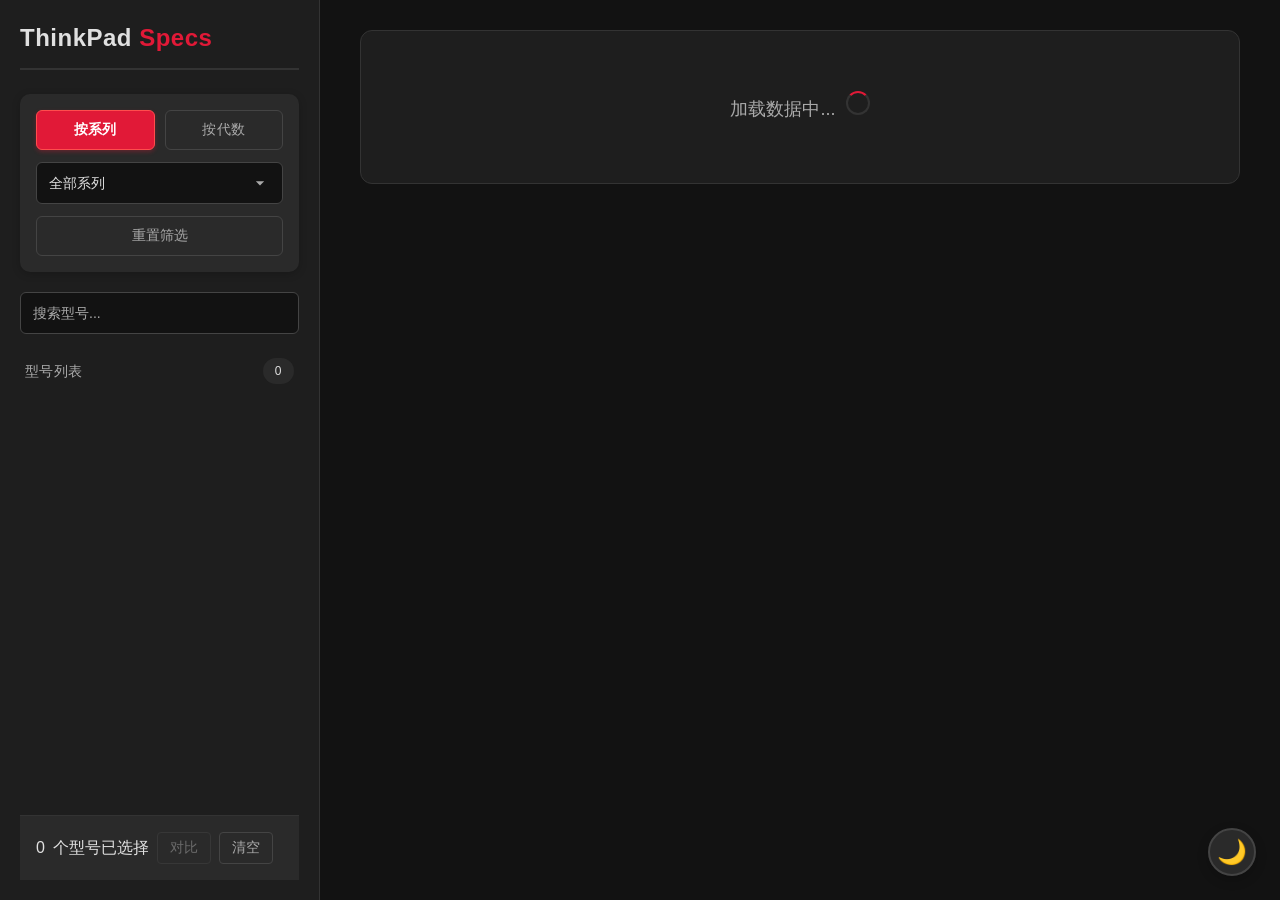
==== index.html @ 19505b85 "Merge branch 'Qingtian2333-F:main' into main" ====
<!DOCTYPE html>
<html lang="zh-CN">
<head>
    <meta charset="UTF-8">
    <meta name="viewport" content="width=device-width, initial-scale=1.0">
    <title>ThinkPad Specs</title>
    <link rel="stylesheet" href="style.css">
</head>
<body>

<aside>
    <div class="logo">ThinkPad <span>Specs</span></div>
    
    <!-- 筛选切换区域 -->
    <div class="filter-toggle-panel">
        <div class="toggle-buttons">
            <button id="filterFamilyBtn" class="filter-btn active">按系列</button>
            <button id="filterGenBtn" class="filter-btn">按代数</button>
        </div>
        
        <div id="familyFilterContainer" class="filter-options">
            <select id="familySelect">
                <option value="">全部系列</option>
            </select>
        </div>
        
        <div id="genFilterContainer" class="filter-options" style="display: none;">
            <select id="generationSelect">
                <option value="">全部代数</option>
            </select>
        </div>
        
        <button class="reset-filter-btn" id="resetFilterBtn">重置筛选</button>
    </div>

    <!-- 搜索框 -->
    <div class="search-box">
        <input type="text" id="searchInput" placeholder="搜索型号..." autocomplete="off">
    </div>
    
    <div class="model-list-header">
        <span>型号列表</span>
        <span class="model-count-badge" id="modelCount">0</span>
    </div>
    
    <div id="modelMenu" class="nav-list"></div>

    <!-- 对比栏 -->
    <div class="compare-bar">
        <span id="compareCount">0</span> 个型号已选择
        <button id="compareBtn" class="compare-btn" disabled>对比</button>
        <button id="clearCompareBtn" class="clear-compare-btn">清空</button>
    </div>
</aside>

<main id="content">
    <div id="specDisplay">
        <div style="text-align:center; padding-top:60px; color:#777;">
            <h2>请从左侧选择型号</h2>
        </div>
    </div>
</main>

<!-- FRU 模态框 -->
<div id="fruModal" class="modal-overlay">
    <div class="modal-content">
        <div class="modal-header">
            <h3>可能使用的 FRU</h3>
            <button class="modal-close" onclick="closeFruModal()">&times;</button>
        </div>
        <div id="fruModalBody" class="modal-body">加载中...</div>
    </div>
</div>

<!-- 对比模态框 -->
<div id="compareModal" class="modal-overlay">
    <div class="modal-content compare-modal-content">
        <div class="modal-header">
            <h3>型号对比</h3>
            <button class="modal-close" onclick="closeCompareModal()">&times;</button>
        </div>
        <div class="modal-body" id="compareModalBody">
            <!-- 动态表格 -->
        </div>
    </div>
</div>

<!-- 浮动主题切换按钮（右下角） -->
<div class="theme-float">
    <button id="themeToggleFloat" class="theme-toggle-float" title="切换深色/浅色模式">🌙</button>
</div>

<script>
    // ---------- 全局变量 ----------
    let masterModelList = [];
    const partsCache = { cpu: {}, ethernet: {}, wlan: {}, wwan: {}, display: {}, graphics: {}, dock: {} };
    let currentFilterType = 'family';
    let currentFamilyValue = '';
    let currentGenValue = '';
    let currentSearchTerm = '';               // 搜索关键词
    let selectedModels = [];                   // 对比选中的型号对象
    let menuCounter = 0;                        // 用于生成唯一菜单ID
    let currentDeviceParts = null;               // 当前设备所有部件数据

    // DOM 元素
    const menuEl = document.getElementById('modelMenu');
    const specDisplayEl = document.getElementById('specDisplay');
    const modelCountSpan = document.getElementById('modelCount');
    const filterFamilyBtn = document.getElementById('filterFamilyBtn');
    const filterGenBtn = document.getElementById('filterGenBtn');
    const familyContainer = document.getElementById('familyFilterContainer');
    const genContainer = document.getElementById('genFilterContainer');
    const familySelect = document.getElementById('familySelect');
    const generationSelect = document.getElementById('generationSelect');
    const resetBtn = document.getElementById('resetFilterBtn');
    const searchInput = document.getElementById('searchInput');
    const compareBtn = document.getElementById('compareBtn');
    const clearCompareBtn = document.getElementById('clearCompareBtn');

    // ---------- 菜单悬停控制 ----------
    window.menuTimers = {};
    window.menuEnter = function(menuId) {
        if (window.menuTimers[menuId]) {
            clearTimeout(window.menuTimers[menuId]);
            delete window.menuTimers[menuId];
        }
        const menu = document.getElementById(menuId);
        if (menu) menu.classList.remove('hidden');
    };
    window.menuLeave = function(menuId) {
        window.menuTimers[menuId] = setTimeout(() => {
            const menu = document.getElementById(menuId);
            if (menu) menu.classList.add('hidden');
            delete window.menuTimers[menuId];
        }, 100);
    };

    // ---------- 折叠/展开卡片 ----------
    window.toggleCard = function(header) {
        const card = header.closest('.part-card');
        if (!card) return;
        const body = card.querySelector('.part-card-body');
        const icon = header.querySelector('.fold-icon');
        card.classList.toggle('folded');
        if (card.classList.contains('folded')) {
            icon.textContent = '▶'; // 折叠状态
        } else {
            icon.textContent = '▼'; // 展开状态
        }
    };

    // ---------- FRU 模态框 ----------
    window.closeFruModal = function() {
        document.getElementById('fruModal').classList.remove('show');
    };
    function showFruModal(partData) {
        const modal = document.getElementById('fruModal');
        const body = document.getElementById('fruModalBody');
        body.innerHTML = formatFruContent(partData);
        modal.classList.add('show');
    }
    window.showFruModalByPartId = function(menuItem, partId, menuId) {
        if (event) event.stopPropagation();
        if (!currentDeviceParts) return;
        const [type, index] = partId.split('_');
        const part = currentDeviceParts[type]?.[parseInt(index)];
        if (part) showFruModal(part.data);
        // 关闭当前菜单
        const menu = document.getElementById(menuId);
        if (menu) menu.classList.add('hidden');
        if (window.menuTimers[menuId]) clearTimeout(window.menuTimers[menuId]);
    };

    // ---------- 对比模态框 ----------
    window.closeCompareModal = function() {
        document.getElementById('compareModal').classList.remove('show');
    };

    // 对比模态框 - 按指定顺序显示所有规格，样式与详情页一致
    async function showCompareModal() {
        if (selectedModels.length === 0) return;
        const modal = document.getElementById('compareModal');
        const body = document.getElementById('compareModalBody');
        
        body.innerHTML = '<div class="loading">加载对比数据中...</div>';
        modal.classList.add('show');

        try {
            // 并行加载所有选中设备的部件数据
            const devicesWithParts = await Promise.all(selectedModels.map(async (model) => {
                const parts = await loadDeviceParts(model);
                return { model, parts };
            }));

            // ---------- 辅助格式化函数（模仿详情页样式）----------

            // 格式化内存
            function formatMemory(model) {
                if (!model.memory) return 'N/A';
                let html = '<div class="part-info">';
                if (model.memory.max_capacity) html += `<div><span class="field-name">容量:</span> <span class="field-value">${model.memory.max_capacity}</span></div>`;
                if (model.memory.type) html += `<div><span class="field-name">类型:</span> <span class="field-value">${model.memory.type}</span></div>`;
                if (model.memory.slots) html += `<div><span class="field-name">插槽:</span> <span class="field-value">${model.memory.slots}</span></div>`;
                if (model.memory.features) html += `<div><span class="field-name">特性:</span> <span class="field-value">${model.memory.features}</span></div>`;
                html += '</div>';
                return html;
            }

            // 格式化存储（按分类显示）
            function formatStorage(model) {
                if (!model.storage) return 'N/A';
                const fieldLabels = {
                    ssd_sata: 'SATA SSD',
                    ssd_pcie: 'PCIe SSD',
                    hdd: '2.5" HDD',
                    sshd: 'SSHD',
                    optical: '光驱'
                };
                let items = [];
                for (const [key, value] of Object.entries(model.storage)) {
                    if (value && typeof value === 'string' && value.trim() !== '') {
                        const title = fieldLabels[key] || key.replace(/_/g, ' ').replace(/\b\w/g, l => l.toUpperCase());
                        const content = value.replace(/"/g, '&quot;');
                        items.push(`
                            <div class="part-item" style="margin-bottom: 4px; padding: 8px;">
                                <div class="part-info">
                                    <div class="part-title" style="font-size:1rem;">${title}</div>
                                    <div>${content}</div>
                                </div>
                            </div>
                        `);
                    }
                }
                if (items.length === 0) return 'N/A';
                return items.join('');
            }

            // 格式化电池
            function formatBattery(model) {
                const batteries = model.Battary || model.battery;
                if (!batteries || batteries.length === 0) return 'N/A';
                let html = '';
                batteries.forEach(b => {
                    const type = b.type || '电池';
                    const capacity = b.capacity || b.cap || '';
                    const tech = b.tech || b.technology || '';
                    const form = b.form || '';
                    let info = `${type}: ${capacity}`;
                    if (tech) info += ` (${tech})`;
                    if (form) info += ` - ${form}`;
                    html += `<div class="compare-part-item">${info}</div>`;
                });
                return html;
            }

            // 格式化显示输出
            function formatDisplayOutput(model) {
                if (!model.Display) return 'N/A';
                let html = '<div class="part-info">';
                if (model.Display.max_resolution && typeof model.Display.max_resolution === 'object') {
                    for (const [port, res] of Object.entries(model.Display.max_resolution)) {
                        if (res && typeof res === 'string') {
                            const portName = port.replace(/_/g, ' ');
                            html += `<div><span class="field-name">${portName}:</span> <span class="field-value">${res}</span></div>`;
                        }
                    }
                } else if (model.Display.max_resolution) {
                    html += `<div><span class="field-name">最大分辨率:</span> <span class="field-value">${model.Display.max_resolution}</span></div>`;
                }
                if (model.Display.multi_display) {
                    html += `<div><span class="field-name">多屏支持:</span> <span class="field-value">${model.Display.multi_display}</span></div>`;
                }
                html += '</div>';
                return html;
            }

            // 格式化物理接口
            function formatPhysicalPorts(model) {
                if (!model.ports) return 'N/A';
                if (Array.isArray(model.ports)) {
                    return `<div class="part-info">${model.ports.map(p => `<div>${p}</div>`).join('')}</div>`;
                } else {
                    return `<div class="part-info"><div>${model.ports}</div></div>`;
                }
            }

            // 格式化“其他”项（合并尺寸、重量、材质、安全特性、系统、电源适配器、校色仪）
            function formatOther(model) {
                const items = [];
                if (model.physical?.dimensions) items.push(`<div><span class="field-name">尺寸:</span> <span class="field-value">${model.physical.dimensions}</span></div>`);
                if (model.physical?.weight) items.push(`<div><span class="field-name">重量:</span> <span class="field-value">${model.physical.weight}</span></div>`);
                const material = model.physical?.case_material || model.case_material;
                if (material) items.push(`<div><span class="field-name">材质:</span> <span class="field-value">${material}</span></div>`);
                if (model.security) {
                    const sec = Array.isArray(model.security) ? model.security.join('、') : model.security;
                    items.push(`<div><span class="field-name">安全特性:</span> <span class="field-value">${sec}</span></div>`);
                }
                if (model.system) {
                    const sys = Array.isArray(model.system) ? model.system.join('<br>') : model.system;
                    items.push(`<div><span class="field-name">预装系统:</span> <span class="field-value">${sys}</span></div>`);
                }
                if (model.ACadapter) {
                    const ac = Array.isArray(model.ACadapter) ? model.ACadapter.join('、') : model.ACadapter;
                    items.push(`<div><span class="field-name">电源适配器:</span> <span class="field-value">${ac}</span></div>`);
                }
                if (model['color calibration']) {
                    const cc = Array.isArray(model['color calibration']) ? model['color calibration'].join('、') : model['color calibration'];
                    items.push(`<div><span class="field-name">校色仪:</span> <span class="field-value">${cc}</span></div>`);
                }
                if (items.length === 0) return 'N/A';
                return `<div class="part-info">${items.join('')}</div>`;
            }

            // 定义对比行的顺序及取值函数
            const compareRows = [
                // 1. CPU
                {
                    label: '处理器 (CPU)',
                    getValue: (model, parts) => {
                        if (!parts.cpu || parts.cpu.length === 0) return '无';
                        return parts.cpu.map(part => `<div class="compare-part-item">${formatPartFullInfo(part.data, 'cpu')}</div>`).join('<hr class="compare-part-sep">');
                    }
                },
                // 2. 显卡
                {
                    label: '显卡',
                    getValue: (model, parts) => {
                        if (!parts.graphics || parts.graphics.length === 0) return '无';
                        return parts.graphics.map(part => `<div class="compare-part-item">${formatPartFullInfo(part.data, 'graphics')}</div>`).join('<hr class="compare-part-sep">');
                    }
                },
                // 3. 显示输出
                {
                    label: '显示输出',
                    getValue: (model, parts) => formatDisplayOutput(model)
                },
                // 4. 内存
                {
                    label: '内存',
                    getValue: (model, parts) => formatMemory(model)
                },
                // 5. 显示屏
                {
                    label: '显示屏',
                    getValue: (model, parts) => {
                        if (!parts.display || parts.display.length === 0) return '无';
                        return parts.display.map(part => `<div class="compare-part-item">${formatPartFullInfo(part.data, 'display')}</div>`).join('<hr class="compare-part-sep">');
                    }
                },
                // 6. 储存
                {
                    label: '储存',
                    getValue: (model, parts) => formatStorage(model)
                },
                // 7. 电池
                {
                    label: '电池',
                    getValue: (model, parts) => formatBattery(model)
                },
                // 8. 有线网卡
                {
                    label: '有线网卡',
                    getValue: (model, parts) => {
                        if (!parts.ethernet || parts.ethernet.length === 0) return '无';
                        return parts.ethernet.map(part => `<div class="compare-part-item">${formatPartFullInfo(part.data, 'ethernet')}</div>`).join('<hr class="compare-part-sep">');
                    }
                },
                // 9. 无线网卡
                {
                    label: '无线网卡',
                    getValue: (model, parts) => {
                        if (!parts.wlan || parts.wlan.length === 0) return '无';
                        return parts.wlan.map(part => `<div class="compare-part-item">${formatPartFullInfo(part.data, 'wlan')}</div>`).join('<hr class="compare-part-sep">');
                    }
                },
                // 10. WWAN
                {
                    label: 'WWAN',
                    getValue: (model, parts) => {
                        if (!parts.wwan || parts.wwan.length === 0) return '无';
                        return parts.wwan.map(part => `<div class="compare-part-item">${formatPartFullInfo(part.data, 'wwan')}</div>`).join('<hr class="compare-part-sep">');
                    }
                },
                // 11. 物理接口
                {
                    label: '物理接口',
                    getValue: (model, parts) => formatPhysicalPorts(model)
                },
                // 12. 其他
                {
                    label: '其他',
                    getValue: (model, parts) => formatOther(model)
                }
            ];

            // 构建表格
            let html = '<table class="compare-table"><thead><tr><th>规格</th>';
            devicesWithParts.forEach(item => {
                html += `<th>${item.model.model_name}</th>`;
            });
            html += '</tr></thead><tbody>';

            // 遍历每一行
            for (const row of compareRows) {
                html += '<tr>';
                html += `<td>${row.label}</td>`;
                devicesWithParts.forEach(item => {
                    const value = row.getValue(item.model, item.parts);
                    html += `<td>${value}</td>`;
                });
                html += '</tr>';
            }

            html += '</tbody></table>';
            body.innerHTML = html;
        } catch (error) {
            console.error('加载对比数据失败:', error);
            body.innerHTML = '<div class="empty-message">加载对比数据失败</div>';
        }
    }

    function updateCompareCount() {
        const countSpan = document.getElementById('compareCount');
        compareBtn.disabled = selectedModels.length === 0;
        countSpan.textContent = selectedModels.length;
    }

    function clearCompare() {
        selectedModels = [];
        updateCompareCount();
        // 重新渲染菜单以更新复选框状态
        applyFilterAndRender();
    }

    // ---------- 格式化 FRU 内容 ----------
    function formatFruContent(partData) {
        if (!partData) return '<div class="no-fru">无 FRU 信息</div>';
        const frus = partData.FRUs || partData.frus || partData.Frus;
        if (!frus) return '<div class="no-fru">该部件无 FRU 数据</div>';
        let items = [];
        if (Array.isArray(frus)) {
            frus.forEach(item => {
                if (typeof item === 'string') items.push(item);
                else if (typeof item === 'object') {
                    Object.entries(item).forEach(([k, v]) => items.push(`${k}: ${v}`));
                }
            });
        } else if (typeof frus === 'object') {
            Object.entries(frus).forEach(([k, v]) => items.push(`${k}: ${v}`));
        } else {
            items.push(String(frus));
        }
        if (items.length === 0) return '<div class="no-fru">无 FRU 信息</div>';
        return items.map(text => `<div class="fru-item">${text}</div>`).join('');
    }

    // ---------- 格式化部件详细信息（返回 HTML）----------
    function formatPartFullInfo(partData, partType) {
        if (!partData) return '<div class="no-info">无信息</div>';
        const data = partData.thinkpad_database?.[0] || partData;
        const lines = [];

        if (partType === 'ethernet') {
            let mainLine = '';
            if (data.type) mainLine += data.type;
            if (data['model-type']) mainLine += `，${data['model-type']}`;
            if (mainLine) lines.push(`<div class="part-title">${mainLine}</div>`);
            for (const [key, value] of Object.entries(data)) {
                if (key === 'type' || key === 'model-type') continue;
                if (value == null || value === '') continue;
                if (typeof value === 'object') continue;
                const fieldName = key.replace(/_/g, ' ');
                lines.push(`<div><span class="field-name">${fieldName}:</span> <span class="field-value">${value}</span></div>`);
            }
        }
        else if (partType === 'cpu') {
            if (data.model) lines.push(`<div class="part-title">${data.model}</div>`);
            if (data.cores_threads) lines.push(`<div><span class="field-name">核心/线程:</span> <span class="field-value">${data.cores_threads}</span></div>`);
            if (data.base_freq) lines.push(`<div><span class="field-name">基础频率:</span> <span class="field-value">${data.base_freq}</span></div>`);
            if (data.turbo_freq && data.turbo_freq !== 'null') lines.push(`<div><span class="field-name">睿频:</span> <span class="field-value">${data.turbo_freq}</span></div>`);
            if (data.cache) lines.push(`<div><span class="field-name">缓存:</span> <span class="field-value">${data.cache}</span></div>`);
            if (data.graphics) lines.push(`<div><span class="field-name">集成显卡:</span> <span class="field-value">${data.graphics}</span></div>`);
            const excludeFields = ['model','cores_threads','base_freq','turbo_freq','cache','graphics','iconfamily','ark'];
            for (const [key, value] of Object.entries(data)) {
                if (excludeFields.includes(key)) continue;
                if (value && typeof value !== 'object') {
                    const fieldName = key.replace(/_/g, ' ');
                    lines.push(`<div><span class="field-name">${fieldName}:</span> <span class="field-value">${value}</span></div>`);
                }
            }
        }
        else if (partType === 'display') {
            if (data.type) lines.push(`<div class="part-title">${data.type}</div>`);
            if (data.tech) lines.push(`<div><span class="field-name">技术:</span> <span class="field-value">${data.tech}</span></div>`);
            if (data.brightness) lines.push(`<div><span class="field-name">亮度:</span> <span class="field-value">${data.brightness}</span></div>`);
            if (data.contrast) lines.push(`<div><span class="field-name">对比度:</span> <span class="field-value">${data.contrast}</span></div>`);
            if (data.viewing_angle) lines.push(`<div><span class="field-name">视角:</span> <span class="field-value">${data.viewing_angle}</span></div>`);
            if (data.touch) lines.push(`<div><span class="field-name">触摸:</span> <span class="field-value">${data.touch}</span></div>`);
            if (data.refresh_rate) lines.push(`<div><span class="field-name">刷新率:</span> <span class="field-value">${data.refresh_rate}</span></div>`);
            if (data.color_gamut) lines.push(`<div><span class="field-name">色域:</span> <span class="field-value">${data.color_gamut}</span></div>`);
            for (const [key, value] of Object.entries(data)) {
                if (['type','tech','brightness','contrast','viewing_angle','touch','refresh_rate','color_gamut'].includes(key)) continue;
                if (value && typeof value !== 'object') {
                    const fieldName = key.replace(/_/g, ' ');
                    lines.push(`<div><span class="field-name">${fieldName}:</span> <span class="field-value">${value}</span></div>`);
                }
            }
        }
        else if (partType === 'graphics') {
            if (data.model) lines.push(`<div class="part-title">${data.model}</div>`);
            const keyFields = [
                { key: 'Shading Units', label: '着色单元' },
                { key: 'base_freq', label: '基础频率' },
                { key: 'turbo_freq', label: '睿频' },
                { key: 'VRAM', label: '显存' },
                { key: 'Generation', label: '架构' },
                { key: 'Feature', label: '特性' }
            ];
            const excludeFields = ['model', 'iconfamily'];
            for (const field of keyFields) {
                if (data[field.key] != null && data[field.key] !== '') {
                    lines.push(`<div><span class="field-name">${field.label}:</span> <span class="field-value">${data[field.key]}</span></div>`);
                    excludeFields.push(field.key);
                }
            }
            for (const [key, value] of Object.entries(data)) {
                if (excludeFields.includes(key)) continue;
                if (value == null || value === '') continue;
                if (typeof value === 'object') continue;
                const fieldName = key.replace(/_/g, ' ');
                lines.push(`<div><span class="field-name">${fieldName}:</span> <span class="field-value">${value}</span></div>`);
            }
        }
        else if (partType === 'dock') {
            // 扩展坞信息
            if (data.model) lines.push(`<div class="part-title">${data.model}</div>`);
            // 端口列表
            if (data.ports && Array.isArray(data.ports)) {
                lines.push(`<div><span class="field-name">端口:</span></div>`);
                data.ports.forEach(port => {
                    lines.push(`<div style="margin-left: 12px;">• ${port}</div>`);
                });
            } else if (data.ports) {
                lines.push(`<div><span class="field-name">端口:</span> <span class="field-value">${data.ports}</span></div>`);
            }
            // 电源
            if (data.power) {
                lines.push(`<div><span class="field-name">供电:</span> <span class="field-value">${data.power}</span></div>`);
            }
            // 其他字段
            for (const [key, value] of Object.entries(data)) {
                if (['model', 'ports', 'power'].includes(key)) continue;
                if (value && typeof value !== 'object') {
                    const fieldName = key.replace(/_/g, ' ');
                    lines.push(`<div><span class="field-name">${fieldName}:</span> <span class="field-value">${value}</span></div>`);
                }
            }
        }
        else {
            // 无线网卡 / WWAN
            const keyFieldGroups = [
                { keys: ['type', 'model', 'chipset'], isTitle: true },
                { keys: ['form'], label: '形态' },
                { keys: ['feature'], label: '功能' }
            ];
            const usedKeys = new Set();
            for (const group of keyFieldGroups) {
                if (group.isTitle) {
                    for (const key of group.keys) {
                        if (data[key] != null && data[key] !== '') {
                            const valStr = typeof data[key] === 'object' ? JSON.stringify(data[key]) : String(data[key]);
                            lines.push(`<div class="part-title">${valStr}</div>`);
                            usedKeys.add(key);
                            break;
                        }
                    }
                }
            }
            for (const group of keyFieldGroups) {
                if (!group.isTitle) {
                    for (const key of group.keys) {
                        if (data[key] != null && data[key] !== '' && !usedKeys.has(key)) {
                            const valStr = typeof data[key] === 'object' ? JSON.stringify(data[key]) : String(data[key]);
                            lines.push(`<div><span class="field-name">${group.label}:</span> <span class="field-value">${valStr}</span></div>`);
                            usedKeys.add(key);
                            break;
                        }
                    }
                }
            }
            for (const [key, value] of Object.entries(data)) {
                if (usedKeys.has(key)) continue;
                if (value == null || value === '') continue;
                if (typeof value === 'object') continue;
                const fieldName = key.replace(/_/g, ' ');
                lines.push(`<div><span class="field-name">${fieldName}:</span> <span class="field-value">${value}</span></div>`);
            }
        }
        return lines.join('') || '<div class="no-info">无详细信息</div>';
    }

    // ---------- 加载零件数据 ----------
    async function loadPartData(type, filename) {
        if (!filename) return null;
        let fullFilename = filename.endsWith('.json') ? filename : filename + '.json';
        if (partsCache[type]?.[fullFilename]) return partsCache[type][fullFilename];

        const folderMap = {
            cpu: 'CPU',
            ethernet: 'Ethernet',
            wlan: 'WLAN',
            wwan: 'WWAN',
            display: 'Display',
            graphics: 'Graphics',
            dock: 'Dock'
        };
        const folder = folderMap[type] || type;
        const filePath = `modeldata/${folder}/${fullFilename}`;
        try {
            const resp = await fetch(filePath);
            if (!resp.ok) {
                if (fullFilename.endsWith('.json')) {
                    const altPath = `modeldata/${folder}/${filename}`;
                    const altResp = await fetch(altPath);
                    if (altResp.ok) {
                        const data = await altResp.json();
                        partsCache[type][fullFilename] = data;
                        return data;
                    }
                }
                return null;
            }
            const data = await resp.json();
            partsCache[type][fullFilename] = data;
            return data;
        } catch (err) {
            console.error(`加载 ${filePath} 失败:`, err);
            return null;
        }
    }

    async function loadDeviceParts(device) {
        console.log('[调试] 加载设备零件，型号:', device.model_name);
        const parts = { cpu: [], ethernet: [], wlan: [], wwan: [], display: [], graphics: [], dock: [] };

        // CPU
        if (device.processor_options?.length) {
            console.log('[调试] processor_options:', device.processor_options);
            for (const cpuItem of device.processor_options) {
                const cpuData = await loadPartData('cpu', cpuItem);
                parts.cpu.push({ data: cpuData || { model: cpuItem, note: '等待补充' }, name: cpuItem, type: 'cpu' });
            }
        } else {
            console.log('[调试] 无 processor_options');
        }

        // Display
        if (device.display_options?.length) {
            console.log('[调试] display_options:', device.display_options);
            for (const dispItem of device.display_options) {
                const dispData = await loadPartData('display', dispItem);
                parts.display.push({ data: dispData || { type: dispItem, note: '等待补充' }, name: dispItem, type: 'display' });
            }
        } else {
            console.log('[调试] 无 display_options');
        }

        // Graphics
        if (device.graphics_options?.length) {
            console.log('[调试] graphics_options:', device.graphics_options);
            for (const gpuItem of device.graphics_options) {
                const gpuData = await loadPartData('graphics', gpuItem);
                parts.graphics.push({ data: gpuData || { model: gpuItem, note: '等待补充' }, name: gpuItem, type: 'graphics' });
            }
        } else {
            console.log('[调试] 无 graphics_options');
        }

        // Ethernet
        if (device.Ethernet) {
            const ethItems = parseCommaSeparatedString(device.Ethernet);
            console.log('[调试] Ethernet:', ethItems);
            for (const ethItem of ethItems) {
                const ethData = await loadPartData('ethernet', ethItem);
                parts.ethernet.push({ data: ethData || { type: ethItem }, name: ethItem, type: 'ethernet' });
            }
        } else {
            console.log('[调试] 无 Ethernet');
        }

        // WLAN
        if (device.WLAN) {
            const wlanItems = Array.isArray(device.WLAN) ? device.WLAN : [device.WLAN];
            console.log('[调试] WLAN:', wlanItems);
            for (const wlanItem of wlanItems) {
                const wlanData = await loadPartData('wlan', wlanItem);
                parts.wlan.push({ data: wlanData || { type: wlanItem }, name: wlanItem, type: 'wlan' });
            }
        } else {
            console.log('[调试] 无 WLAN');
        }

        // WWAN
        if (device.WWAN) {
            const wwanItems = Array.isArray(device.WWAN) ? device.WWAN : [device.WWAN];
            console.log('[调试] WWAN:', wwanItems);
            for (const wwanItem of wwanItems) {
                const wwanData = await loadPartData('wwan', wwanItem);
                parts.wwan.push({ data: wwanData || { type: wwanItem }, name: wwanItem, type: 'wwan' });
            }
        } else {
            console.log('[调试] 无 WWAN');
        }

        // 扩展坞 (Dock)
        if (device.dock_support) {
            const dockItems = Array.isArray(device.dock_support) ? device.dock_support : [device.dock_support];
            console.log('[调试] dock_support:', dockItems);
            for (const dockItem of dockItems) {
                const dockData = await loadPartData('dock', dockItem);
                parts.dock.push({ data: dockData || { model: dockItem, note: '等待补充' }, name: dockItem, type: 'dock' });
            }
        } else {
            console.log('[调试] 无 dock_support');
        }

        console.log('[调试] 最终 parts:', parts);
        return parts;
    }

    function parseCommaSeparatedString(str) {
        if (!str) return [];
        if (Array.isArray(str)) return str;
        return str.split(',').map(s => s.trim()).filter(Boolean);
    }

    // ---------- 加载设备数据（使用 index.json）----------
    async function loadModelFiles() {
        specDisplayEl.innerHTML = '<div class="loading">加载数据中...</div>';
        try {
            let fileList = [];
            try {
                const indexResp = await fetch('modeldata/index.json');
                if (indexResp.ok) {
                    const indexData = await indexResp.json();
                    fileList = indexData.files || indexData;
                } else throw new Error('index.json 不存在');
            } catch (e) {
                console.warn('未找到 modeldata/index.json，使用默认文件列表');
                fileList = ['T460.json'];
            }
            const allModels = [];
            for (const fileName of fileList) {
                try {
                    const resp = await fetch(`modeldata/${fileName}`);
                    if (!resp.ok) continue;
                    const jsonData = await resp.json();
                    let items = [];
                    if (jsonData.thinkpad_database && Array.isArray(jsonData.thinkpad_database)) items = jsonData.thinkpad_database;
                    else if (Array.isArray(jsonData)) items = jsonData;
                    else items = [jsonData];
                    items.forEach(laptop => {
                        if (laptop.model_name) {
                            allModels.push({ filename: fileName, model_family: laptop.model_family || '未指定系列', model_generation: laptop.model_generation || '未指定代数', ...laptop });
                        }
                    });
                } catch (err) { console.error(`加载 ${fileName} 出错:`, err); }
            }
            if (allModels.length === 0) { specDisplayEl.innerHTML = '<div class="empty-message">没有找到设备数据</div>'; return; }
            masterModelList = allModels;
            populateFilterOptions();
            applyFilterAndRender();
        } catch (err) { console.error('致命错误:', err); specDisplayEl.innerHTML = '<div class="empty-message">加载数据失败</div>'; }
    }

    function populateFilterOptions() {
        const families = [...new Set(masterModelList.map(m => m.model_family).filter(Boolean))].sort();
        familySelect.innerHTML = '<option value="">全部系列</option>';
        families.forEach(f => { let opt = document.createElement('option'); opt.value = f; opt.textContent = f; familySelect.appendChild(opt); });
        const gens = [...new Set(masterModelList.map(m => m.model_generation).filter(Boolean))].sort((a,b) => (parseInt(b)||0) - (parseInt(a)||0));
        generationSelect.innerHTML = '<option value="">全部代数</option>';
        gens.forEach(g => { let opt = document.createElement('option'); opt.value = g; opt.textContent = g; generationSelect.appendChild(opt); });
        familySelect.value = ''; generationSelect.value = ''; currentFamilyValue = ''; currentGenValue = '';
    }

    function setFilterType(type) {
        currentFilterType = type;
        filterFamilyBtn.classList.toggle('active', type === 'family');
        filterGenBtn.classList.toggle('active', type === 'generation');
        familyContainer.style.display = type === 'family' ? 'block' : 'none';
        genContainer.style.display = type === 'generation' ? 'block' : 'none';
        applyFilterAndRender();
    }

    function getFilteredModels() {
        let filtered = masterModelList;
        if (currentFilterType === 'family' && currentFamilyValue) {
            filtered = filtered.filter(m => m.model_family === currentFamilyValue);
        } else if (currentFilterType === 'generation' && currentGenValue) {
            filtered = filtered.filter(m => m.model_generation === currentGenValue);
        }
        if (currentSearchTerm) {
            filtered = filtered.filter(m => m.model_name.toLowerCase().includes(currentSearchTerm));
        }
        return filtered;
    }

    function renderMenu(models) {
        menuEl.innerHTML = '';
        models.forEach(model => {
            const item = document.createElement('div');
            item.className = 'nav-item';
            item.dataset.modelId = model.model_name;

            const checkbox = document.createElement('input');
            checkbox.type = 'checkbox';
            checkbox.className = 'model-checkbox';
            checkbox.value = model.model_name;
            checkbox.checked = selectedModels.some(m => m.model_name === model.model_name);
            checkbox.addEventListener('click', (e) => e.stopPropagation());
            checkbox.addEventListener('change', (e) => {
                if (e.target.checked) {
                    if (!selectedModels.some(m => m.model_name === model.model_name)) {
                        selectedModels.push(model);
                    }
                } else {
                    selectedModels = selectedModels.filter(m => m.model_name !== model.model_name);
                }
                updateCompareCount();
            });

            const nameSpan = document.createElement('span');
            nameSpan.className = 'model-name';
            nameSpan.textContent = model.model_name;
            nameSpan.onclick = () => {
                document.querySelectorAll('.nav-item').forEach(n => n.classList.remove('active'));
                item.classList.add('active');
                renderSpecs(model);
            };

            item.appendChild(checkbox);
            item.appendChild(nameSpan);
            menuEl.appendChild(item);
        });
        modelCountSpan.textContent = models.length;
    }

    function applyFilterAndRender() {
        const filtered = getFilteredModels();
        renderMenu(filtered);
        if (filtered.length === 0) { specDisplayEl.innerHTML = '<div class="empty-message">没有符合筛选条件的型号</div>'; return; }
        const activeItem = document.querySelector('.nav-item.active');
        let targetModel = activeItem ? filtered.find(m => m.model_name === activeItem.dataset.modelId) : filtered[0];
        if (!targetModel) targetModel = filtered[0];
        renderSpecs(targetModel);
        document.querySelectorAll('.nav-item').forEach(n => n.classList.toggle('active', n.dataset.modelId === targetModel.model_name));
    }

    // ---------- 部件卡片渲染（带悬停菜单，支持 CPU 和显卡图标，可折叠）----------
    function renderPartCard(parts, title, type) {
        if (!parts || parts.length === 0) {
            return `
                <div class="part-card foldable-card">
                    <div class="part-card-header" onclick="toggleCard(this)">
                        <span class="card-title-text">${title}</span>
                        <span class="fold-icon">▼</span>
                    </div>
                    <div class="part-card-body">
                        <div class="part-item">无</div>
                    </div>
                </div>
            `;
        }
        let itemsHtml = '';
        parts.forEach((part, idx) => {
            const infoHtml = formatPartFullInfo(part.data, part.type);
            const menuId = `card-menu-${menuCounter++}`;
            const partId = `${type}_${idx}`;
            const hasFru = part.data && (part.data.FRUs || part.data.frus || part.data.Frus);
            let fruMenuItem = '';
            if (hasFru) {
                fruMenuItem = `<div class="card-menu-item" onclick="showFruModalByPartId(this, '${partId}', '${menuId}')">可能使用的 FRU</div>`;
            }
            let arkMenuItem = '';
            if (part.type === 'cpu') {
                const cpuData = part.data.thinkpad_database?.[0] || part.data;
                if (cpuData.ark) {
                    // 弹窗打开 ARK
                    arkMenuItem = `<div class="card-menu-item" onclick="window.open('${encodeURI(cpuData.ark)}', '_blank', 'width=1200,height=800,scrollbars=yes,resizable=yes'); document.getElementById('${menuId}').classList.add('hidden'); event.stopPropagation();">查看 ARK</div>`;
                }
            }
            // 图标支持：CPU 和显卡
            let iconHtml = '';
            if (part.type === 'cpu' || part.type === 'graphics') {
                const partData = part.data.thinkpad_database?.[0] || part.data;
                if (partData.iconfamily) {
                    let iconFolder = '';
                    if (part.type === 'cpu') iconFolder = 'CPU/cpu_icon';
                    else if (part.type === 'graphics') iconFolder = 'Graphics/Graphics_icons';
                    const iconBase = `modeldata/${iconFolder}/${encodeURIComponent(partData.iconfamily)}`;
                    iconHtml = `<img src="${iconBase}.jpg" class="cpu-icon-bg" alt="" 
                        onerror="this.onerror=null; this.src='${iconBase}.png'; this.onerror=function(){ this.style.display='none'; };">`;
                } else {
                    console.warn(`[图标调试] ${part.type} 项缺少 iconfamily 字段:`, part.data);
                }
            }
            const menuItems = (fruMenuItem + arkMenuItem).trim();
            const menuHtml = menuItems ? `
                <div class="card-menu-container">
                    <button class="card-menu-btn" onmouseenter="menuEnter('${menuId}')" onmouseleave="menuLeave('${menuId}')">⋮</button>
                    <div id="${menuId}" class="card-menu-dropdown hidden" onmouseenter="menuEnter('${menuId}')" onmouseleave="menuLeave('${menuId}')">
                        ${fruMenuItem} ${arkMenuItem}
                    </div>
                </div>
            ` : '';
            itemsHtml += `
                <div class="part-item ${part.type}-item" data-part-id="${partId}">
                    <div class="part-info">${infoHtml}</div>
                    ${iconHtml}
                    ${menuHtml}
                </div>
            `;
        });
        return `
            <div class="part-card foldable-card">
                <div class="part-card-header" onclick="toggleCard(this)">
                    <span class="card-title-text">${title}</span>
                    <span class="fold-icon">▼</span>
                </div>
                <div class="part-card-body">
                    ${itemsHtml}
                </div>
            </div>
        `;
    }

    // ---------- 渲染详情 ----------
    async function renderSpecs(data) {
        if (!data) return;

        specDisplayEl.innerHTML = '<div class="loading">加载规格数据中...</div>';

        try {
            const parts = await loadDeviceParts(data);
            currentDeviceParts = parts;

            const physicalMaterial = data.physical?.case_material || data.case_material || '未知';

            // ---------- 内部型号徽章 ----------
            let modelCodeHtml = '';
            if (data.model_code) {
                const codeStr = Array.isArray(data.model_code)
                    ? data.model_code.join(' / ')
                    : data.model_code;
                modelCodeHtml = `<span class="model-code-badge">${codeStr}</span>`;
            }

            // ---------- 辅助函数：获取第一个有效 URL ----------
            function getFirstUrl(urlField) {
                if (!urlField) return null;
                if (Array.isArray(urlField)) {
                    return urlField.length > 0 ? urlField[0] : null;
                }
                return urlField;
            }
            const psrefUrl = getFirstUrl(data.PSREF_link);
            const userGuideUrl = getFirstUrl(data.user_guide_link);
            const hmmUrl = getFirstUrl(data.HMM_link);

            // ---------- 辅助函数：格式化附加信息 ----------
            function formatAddOnTips(tips) {
                if (!tips) return null;
                if (Array.isArray(tips)) {
                    if (tips.length === 0) return null;
                    return tips.map(item => {
                        if (typeof item === 'object') {
                            return Object.entries(item).map(([k, v]) => `${k}: ${v}`).join('<br>');
                        }
                        return item;
                    }).join('<br>');
                } else if (typeof tips === 'object') {
                    return Object.entries(tips).map(([k, v]) => `${k}: ${v}`).join('<br>');
                } else {
                    return String(tips);
                }
            }

            // ---------- 内存卡片（可折叠）----------
            const memoryCard = `
                <div class="part-card foldable-card">
                    <div class="part-card-header" onclick="toggleCard(this)">
                        <span class="card-title-text">内存</span>
                        <span class="fold-icon">▼</span>
                    </div>
                    <div class="part-card-body">
                        <div class="part-item">
                            <div class="part-info">
                                ${data.memory?.max_capacity ? `容量: ${data.memory.max_capacity}<br>` : ''}
                                ${data.memory?.type ? `类型: ${data.memory.type}<br>` : ''}
                                ${data.memory?.slots ? `插槽: ${data.memory.slots}<br>` : ''}
                                ${data.memory?.features ? `特性: ${data.memory.features}` : ''}
                                ${!data.memory ? '无内存信息' : ''}
                            </div>
                        </div>
                    </div>
                </div>
            `;

            // ---------- 存储卡片（可折叠）----------
            const storageCard = (() => {
                if (!data.storage) {
                    return `
                        <div class="part-card foldable-card">
                            <div class="part-card-header" onclick="toggleCard(this)">
                                <span class="card-title-text">存储</span>
                                <span class="fold-icon">▼</span>
                            </div>
                            <div class="part-card-body">
                                <div class="part-item">无存储信息</div>
                            </div>
                        </div>
                    `;
                }
                const fieldLabels = {
                    ssd_sata: 'SATA SSD',
                    ssd_pcie: 'PCIe SSD',
                    hdd: '2.5" HDD',
                    sshd: 'SSHD',
                    optical: '光驱'
                };
                const items = [];
                for (const [key, value] of Object.entries(data.storage)) {
                    if (value && typeof value === 'string' && value.trim() !== '') {
                        const title = fieldLabels[key] || key.replace(/_/g, ' ').replace(/\b\w/g, l => l.toUpperCase());
                        const content = value.replace(/"/g, '&quot;');
                        items.push(`
                            <div class="part-item">
                                <div class="part-info">
                                    <div class="part-title">${title}</div>
                                    <div>${content}</div>
                                </div>
                            </div>
                        `);
                    }
                }
                if (items.length === 0) {
                    return `
                        <div class="part-card foldable-card">
                            <div class="part-card-header" onclick="toggleCard(this)">
                                <span class="card-title-text">存储</span>
                                <span class="fold-icon">▼</span>
                            </div>
                            <div class="part-card-body">
                                <div class="part-item">无详细存储信息</div>
                            </div>
                        </div>
                    `;
                }
                return `
                    <div class="part-card foldable-card storage-card">
                        <div class="part-card-header" onclick="toggleCard(this)">
                            <span class="card-title-text">存储</span>
                            <span class="fold-icon">▼</span>
                        </div>
                        <div class="part-card-body">
                            ${items.join('')}
                        </div>
                    </div>
                `;
            })();

            // ---------- 电池卡片（可折叠）----------
            const batteryCard = `
                <div class="part-card foldable-card">
                    <div class="part-card-header" onclick="toggleCard(this)">
                        <span class="card-title-text">电池与续航</span>
                        <span class="fold-icon">▼</span>
                    </div>
                    <div class="part-card-body">
                        ${(() => {
                            const batteries = data.Battary || data.battery || [];
                            if (batteries.length === 0) {
                                return '<div class="part-item"><div class="part-info">无电池信息</div></div>';
                            }
                            return batteries.map(b => {
                                const type = b.type || '电池';
                                const capacity = b.capacity || b.cap || '';
                                const tech = b.tech || b.technology || '';
                                const form = b.form || '';
                                let info = `${type}: ${capacity}`;
                                if (tech) info += ` (${tech})`;
                                if (form) info += ` - ${form}`;
                                return `<div class="part-item"><div class="part-info">${info}</div></div>`;
                            }).join('');
                        })()}
                    </div>
                </div>
            `;

            // ---------- 触摸与笔卡片（可折叠）----------
            let touchPenHtml = '';
            if (data.touch || data.pen) {
                const items = [];
                if (data.touch) {
                    const touchText = Array.isArray(data.touch) ? data.touch.join('、') : data.touch;
                    items.push(`<div class="part-item"><div class="part-info">触摸: ${touchText}</div></div>`);
                }
                if (data.pen) {
                    const penText = Array.isArray(data.pen) ? data.pen.join('、') : data.pen;
                    items.push(`<div class="part-item"><div class="part-info">笔: ${penText}</div></div>`);
                }
                touchPenHtml = `
                    <div class="part-card foldable-card">
                        <div class="part-card-header" onclick="toggleCard(this)">
                            <span class="card-title-text">触摸与笔</span>
                            <span class="fold-icon">▼</span>
                        </div>
                        <div class="part-card-body">
                            ${items.join('')}
                        </div>
                    </div>
                `;
            }

            // ---------- 显卡卡片（可折叠）----------
            let graphicsCardHtml = '';
            if (parts.graphics?.length > 0) {
                const graphicsItems = [];
                parts.graphics.forEach((gpu, idx) => {
                    const infoHtml = formatPartFullInfo(gpu.data, gpu.type);
                    const menuId = `card-menu-${menuCounter++}`;
                    const partId = `graphics_${idx}`;
                    const hasFru = gpu.data && (gpu.data.FRUs || gpu.data.frus || gpu.data.Frus);
                    let fruMenuItem = '';
                    if (hasFru) {
                        fruMenuItem = `<div class="card-menu-item" onclick="showFruModalByPartId(this, '${partId}', '${menuId}')">可能使用的 FRU</div>`;
                    }
                    const menuItems = fruMenuItem.trim();
                    const menuHtml = menuItems ? `
                        <div class="card-menu-container">
                            <button class="card-menu-btn" onmouseenter="menuEnter('${menuId}')" onmouseleave="menuLeave('${menuId}')">⋮</button>
                            <div id="${menuId}" class="card-menu-dropdown hidden" onmouseenter="menuEnter('${menuId}')" onmouseleave="menuLeave('${menuId}')">
                                ${fruMenuItem}
                            </div>
                        </div>
                    ` : '';

                    // 显卡图标
                    let iconHtml = '';
                    const gpuData = gpu.data.thinkpad_database?.[0] || gpu.data;
                    if (gpuData.iconfamily) {
                        const iconBase = `modeldata/Graphics/Graphics_icons/${encodeURIComponent(gpuData.iconfamily)}`;
                        iconHtml = `<img src="${iconBase}.jpg" class="cpu-icon-bg" alt="" 
                            onerror="this.onerror=null; this.src='${iconBase}.png'; this.onerror=function(){ this.style.display='none'; };">`;
                    }

                    graphicsItems.push(`
                        <div class="part-item graphics-item" data-part-id="${partId}">
                            <div class="part-info">${infoHtml}</div>
                            ${iconHtml}
                            ${menuHtml}
                        </div>
                    `);
                });

                graphicsCardHtml = `
                    <div class="part-card foldable-card">
                        <div class="part-card-header" onclick="toggleCard(this)">
                            <span class="card-title-text">显卡</span>
                            <span class="fold-icon">▼</span>
                        </div>
                        <div class="part-card-body">
                            ${graphicsItems.join('')}
                        </div>
                    </div>
                `;
            }

            // ---------- 显示输出卡片（可折叠）----------
            let outputInterfaceCardHtml = '';
            if (data.Display && (data.Display.max_resolution || data.Display.multi_display)) {
                const interfaceLines = [];
                if (data.Display.max_resolution && typeof data.Display.max_resolution === 'object') {
                    for (const [port, res] of Object.entries(data.Display.max_resolution)) {
                        if (res && typeof res === 'string') {
                            const portName = port.replace(/_/g, ' ');
                            interfaceLines.push(`<div><span class="field-name">${portName}:</span> <span class="field-value">${res}</span></div>`);
                        }
                    }
                }
                if (data.Display.multi_display) {
                    interfaceLines.push(`<div><span class="field-name">多屏支持:</span> <span class="field-value">${data.Display.multi_display}</span></div>`);
                }
                if (interfaceLines.length > 0) {
                    outputInterfaceCardHtml = `
                        <div class="part-card foldable-card">
                            <div class="part-card-header" onclick="toggleCard(this)">
                                <span class="card-title-text">显示输出</span>
                                <span class="fold-icon">▼</span>
                            </div>
                            <div class="part-card-body">
                                <div class="part-item">
                                    <div class="part-info">
                                        ${interfaceLines.join('')}
                                    </div>
                                </div>
                            </div>
                        </div>
                    `;
                }
            }

            // 物理接口与多媒体表格行
            const portsRows = `
                <tr><th>接口</th><td>${Array.isArray(data.ports) ? data.ports.join('、') : data.ports || '无'}</td></tr>
                <tr><th>摄像头</th><td>${Array.isArray(data.camera) ? data.camera.join('、') : data.camera || '无'}</td></tr>
                <tr><th>音频</th><td>${Array.isArray(data.audio) ? data.audio.join('<br>') : data.audio || 'N/A'}</td></tr>
                <tr><th>键盘</th><td>${Array.isArray(data.keyboard) ? data.keyboard.join('<br>') : data.keyboard || 'N/A'}</td></tr>
                ${data['color calibration'] ? `
                <tr><th>校色仪</th><td>${Array.isArray(data['color calibration']) ? data['color calibration'].join('、') : data['color calibration']}</td></tr>
                ` : ''}
            `;

            // 附加信息行（仅在存在时显示）
            const addOnTipsHtml = formatAddOnTips(data.add_on_tips);
            const addOnTipsRow = addOnTipsHtml ? `<tr><th>附加信息</th><td>${addOnTipsHtml}</td></tr>` : '';

            // 其他卡片表格行
            const otherRows = `
                <tr><th>尺寸</th><td>${data.physical?.dimensions || 'N/A'}</td></tr>
                <tr><th>重量</th><td>${data.physical?.weight || 'N/A'}</td></tr>
                <tr><th>材质</th><td>${physicalMaterial}</td></tr>
                <tr><th>安全特性</th><td>${Array.isArray(data.security) ? data.security.join('<br>') : data.security || 'N/A'}</td></tr>
                <tr><th>预装系统</th><td>${Array.isArray(data.system) ? data.system.join('<br>') : data.system || 'N/A'}</td></tr>
                ${data.ACadapter ? `
                <tr><th>电源适配器</th><td>${Array.isArray(data.ACadapter) ? data.ACadapter.join('、') : data.ACadapter}</td></tr>
                ` : ''}
                ${addOnTipsRow}
            `;

            // 附加信息（标题下方的小字）
            const addonsHtml = data.addons ? `<p class="addons-note">${data.addons}</p>` : '';

            // 底部按钮（使用弹窗打开）
            const buttonsHtml = `
                <div class="footer-buttons">
                    ${psrefUrl ? `<a href="${psrefUrl}" class="footer-btn" onclick="window.open('${psrefUrl}', '_blank', 'width=1200,height=800,scrollbars=yes,resizable=yes'); return false;">PSREF网站</a>` : ''}
                    ${userGuideUrl ? `<a href="${userGuideUrl}" class="footer-btn" onclick="window.open('${userGuideUrl}', '_blank', 'width=1200,height=800,scrollbars=yes,resizable=yes'); return false;">用户手册</a>` : ''}
                    ${hmmUrl ? `<a href="${hmmUrl}" class="footer-btn" onclick="window.open('${hmmUrl}', '_blank', 'width=1200,height=800,scrollbars=yes,resizable=yes'); return false;">硬件维护指南</a>` : ''}
                </div>
            `;

            // ---------- 最终渲染 ----------
            specDisplayEl.innerHTML = `
                <div class="header">
                    <div style="display: flex; align-items: center; gap: 10px; flex-wrap: wrap; margin-bottom: 4px;">
                        <h1 style="margin:0;">${data.model_name || '未知型号'}</h1>
                        ${modelCodeHtml}
                    </div>
                    <p>更新日期: ${data.update_date || 'N/A'}</p>
                    ${addonsHtml}
                </div>

                ${renderPartCard(parts.cpu, '处理器 (CPU)', 'cpu')}
                ${graphicsCardHtml}
                ${outputInterfaceCardHtml}
                ${memoryCard}
                ${renderPartCard(parts.display, '显示屏', 'display')}
                ${touchPenHtml}
                ${storageCard}
                ${batteryCard}
                ${renderPartCard(parts.ethernet, '有线网卡', 'ethernet')}
                ${renderPartCard(parts.wlan, '无线网卡', 'wlan')}
                ${renderPartCard(parts.wwan, 'WWAN', 'wwan')}
                ${renderPartCard(parts.dock, '扩展坞支持', 'dock')}

                <div class="part-card foldable-card">
                    <div class="part-card-header" onclick="toggleCard(this)">
                        <span class="card-title-text">物理接口与多媒体</span>
                        <span class="fold-icon">▼</span>
                    </div>
                    <div class="part-card-body">
                        <table>
                            ${portsRows}
                        </table>
                    </div>
                </div>

                <div class="part-card foldable-card">
                    <div class="part-card-header" onclick="toggleCard(this)">
                        <span class="card-title-text">其他</span>
                        <span class="fold-icon">▼</span>
                    </div>
                    <div class="part-card-body">
                        <table>
                            ${otherRows}
                        </table>
                    </div>
                </div>

                ${buttonsHtml}
            `;
        } catch (error) {
            console.error('渲染规格时出错:', error);
            specDisplayEl.innerHTML = '<div class="empty-message">加载规格数据失败</div>';
        }
    }

    // ---------- 事件绑定 ----------
    filterFamilyBtn.addEventListener('click', () => setFilterType('family'));
    filterGenBtn.addEventListener('click', () => setFilterType('generation'));
    familySelect.addEventListener('change', (e) => { currentFamilyValue = e.target.value; applyFilterAndRender(); });
    generationSelect.addEventListener('change', (e) => { currentGenValue = e.target.value; applyFilterAndRender(); });
    searchInput.addEventListener('input', (e) => {
        currentSearchTerm = e.target.value.trim().toLowerCase();
        applyFilterAndRender();
    });
    resetBtn.addEventListener('click', () => {
        familySelect.value = '';
        generationSelect.value = '';
        currentFamilyValue = '';
        currentGenValue = '';
        searchInput.value = '';
        currentSearchTerm = '';
        clearCompare();      // 清空对比
        applyFilterAndRender();
    });
    compareBtn.addEventListener('click', showCompareModal);
    clearCompareBtn.addEventListener('click', clearCompare);

    // 点击对比模态框遮罩关闭
    document.getElementById('compareModal').addEventListener('click', function(e) {
        if (e.target === this) {
            closeCompareModal();
        }
    });

    // ---------- 主题切换（右下角浮动按钮）----------
    const themeToggle = document.getElementById('themeToggleFloat');
    const currentTheme = localStorage.getItem('theme') || 'dark';

    // 应用保存的主题
    if (currentTheme === 'light') {
        document.body.classList.add('light-mode');
        themeToggle.textContent = '☀️';
    } else {
        themeToggle.textContent = '🌙';
    }

    themeToggle.addEventListener('click', () => {
        document.body.classList.toggle('light-mode');
        const isLight = document.body.classList.contains('light-mode');
        localStorage.setItem('theme', isLight ? 'light' : 'dark');
        themeToggle.textContent = isLight ? '☀️' : '🌙';
    });

    // 启动
    loadModelFiles();
</script>
</body>
</html>
---- style.css ----
/* style.css - ThinkPad Specs 样式文件 (完整版，支持深色/浅色切换) */

:root {
    /* 主题颜色 - 深色默认值 */
    --tp-red: #e11937;
    --tp-bg-primary: #121212;        /* 整体背景 */
    --tp-bg-secondary: #1e1e1e;       /* 侧边栏、卡片背景 */
    --tp-bg-tertiary: #2a2a2a;        /* 列表项、面板、按钮背景 */
    --tp-bg-hover: #353535;            /* 悬停背景 */
    --tp-text-primary: #e0e0e0;        /* 主要文字 */
    --tp-text-secondary: #aaa;         /* 次要文字、字段名 */
    --tp-border: #333;                  /* 边框 */
    --tp-border-light: #444;            /* 较亮边框 */
    --tp-shadow: rgba(0,0,0,0.2);
    --tp-header-bg: linear-gradient(to right, #2d2d2d, #252525);
    --tp-code-badge-bg: #2a2a2a;
    --tp-footer-btn-bg: #2a2a2a;
    --tp-compare-part-bg: #252525;
    --tp-modal-bg: #1e1e1e;
    --tp-modal-header-bg: #1e1e1e;

    /* 字体系统保持不变 */
    --font-primary: 'Segoe UI', 'Microsoft YaHei', 'PingFang SC', 'Helvetica Neue', sans-serif;
    --font-size-base: 16px;
    --font-size-sm: 0.875rem;
    --font-size-lg: 1.125rem;
    --font-size-xl: 1.25rem;
    --font-size-2xl: 1.5rem;
    --font-size-3xl: 2rem;

    --font-light: 300;
    --font-normal: 400;
    --font-medium: 500;
    --font-semibold: 600;
    --font-bold: 700;

    --line-height-tight: 1.2;
    --line-height-normal: 1.5;
    --line-height-relaxed: 1.7;

    --spacing-xs: 4px;
    --spacing-sm: 8px;
    --spacing-md: 12px;
    --spacing-lg: 16px;
    --spacing-xl: 20px;
    --spacing-2xl: 24px;
    --spacing-3xl: 30px;
}

/* ===== 浅色模式变量覆盖 ===== */
.light-mode {
    --tp-bg-primary: #f5f5f5;
    --tp-bg-secondary: #ffffff;
    --tp-bg-tertiary: #eeeeee;
    --tp-bg-hover: #e0e0e0;
    --tp-text-primary: #333333;
    --tp-text-secondary: #666666;
    --tp-border: #dddddd;
    --tp-border-light: #cccccc;
    --tp-shadow: rgba(0,0,0,0.1);
    --tp-header-bg: linear-gradient(to right, #f0f0f0, #e8e8e8);
    --tp-code-badge-bg: #dddddd;
    --tp-footer-btn-bg: #dddddd;
    --tp-compare-part-bg: #f0f0f0;
    --tp-modal-bg: #ffffff;
    --tp-modal-header-bg: #f5f5f5;
}

/* ===== 全局样式 ===== */
* {
    box-sizing: border-box;
    margin: 0;
    padding: 0;
}

body {
    font-family: var(--font-primary);
    font-size: var(--font-size-base);
    font-weight: var(--font-normal);
    line-height: var(--line-height-normal);
    background-color: var(--tp-bg-primary);
    color: var(--tp-text-primary);
    margin: 0;
    display: flex;
    height: 100vh;
    overflow: hidden;
    -webkit-font-smoothing: antialiased;
    -moz-osx-font-smoothing: grayscale;
    text-rendering: optimizeLegibility;
    transition: background-color 0.2s, color 0.2s;
}

/* ===== 侧边栏 ===== */
aside {
    width: 320px;
    background: var(--tp-bg-secondary);
    height: 100vh;
    position: sticky;
    top: 0;
    padding: var(--spacing-xl);
    border-right: 1px solid var(--tp-border);
    box-sizing: border-box;
    display: flex;
    flex-direction: column;
    overflow-y: auto;
    flex-shrink: 0;
}

.logo {
    font-size: var(--font-size-2xl);
    font-weight: var(--font-bold);
    color: var(--tp-text-primary);
    margin-bottom: var(--spacing-2xl);
    padding-bottom: var(--spacing-md);
    border-bottom: 2px solid var(--tp-border);
    letter-spacing: 0.5px;
}

.logo span {
    color: var(--tp-red);
    font-weight: 800;
}

/* 筛选切换区域 */
.filter-toggle-panel {
    background: var(--tp-bg-tertiary);
    border-radius: 10px;
    padding: var(--spacing-lg);
    margin-bottom: var(--spacing-xl);
    box-shadow: 0 2px 8px var(--tp-shadow);
}

.toggle-buttons {
    display: flex;
    gap: 10px;
    margin-bottom: var(--spacing-md);
}

.filter-btn {
    flex: 1;
    padding: 10px 0;
    background: var(--tp-bg-tertiary);
    border: none;
    color: var(--tp-text-secondary);
    border-radius: 6px;
    cursor: pointer;
    font-size: var(--font-size-sm);
    font-weight: var(--font-medium);
    transition: all 0.2s ease;
    border: 1px solid var(--tp-border-light);
    letter-spacing: 0.3px;
}

.filter-btn.active {
    background: var(--tp-red);
    color: white;
    border-color: #ff4d4d;
    box-shadow: 0 2px 4px rgba(225, 25, 55, 0.3);
    font-weight: var(--font-semibold);
}

.filter-btn:hover:not(.active) {
    background: var(--tp-bg-hover);
    color: var(--tp-text-primary);
    border-color: var(--tp-border-light);
}

/* 筛选选项容器 */
.filter-options {
    margin-top: var(--spacing-sm);
}

.filter-options select {
    width: 100%;
    padding: var(--spacing-md);
    background: var(--tp-bg-primary);
    border: 1px solid var(--tp-border-light);
    color: var(--tp-text-primary);
    border-radius: 6px;
    cursor: pointer;
    font-size: var(--font-size-sm);
    font-family: var(--font-primary);
    margin-bottom: var(--spacing-sm);
    transition: all 0.2s;
    appearance: none;
    background-image: url("data:image/svg+xml;charset=UTF-8,%3csvg xmlns='http://www.w3.org/2000/svg' viewBox='0 0 24 24' fill='%23aaa'%3e%3cpath d='M7 10l5 5 5-5z'/%3e%3c/svg%3e");
    background-repeat: no-repeat;
    background-position: right 12px center;
    background-size: 20px;
}
.light-mode .filter-options select {
    background-image: url("data:image/svg+xml;charset=UTF-8,%3csvg xmlns='http://www.w3.org/2000/svg' viewBox='0 0 24 24' fill='%23333'%3e%3cpath d='M7 10l5 5 5-5z'/%3e%3c/svg%3e");
}

.filter-options select:hover {
    border-color: var(--tp-red);
    background-color: var(--tp-bg-hover);
}

.filter-options select:focus {
    outline: none;
    border-color: var(--tp-red);
    box-shadow: 0 0 0 2px rgba(225, 25, 55, 0.2);
}

.filter-options option {
    font-family: var(--font-primary);
    padding: var(--spacing-sm);
}

.reset-filter-btn {
    width: 100%;
    padding: 10px;
    background: var(--tp-bg-tertiary);
    border: 1px solid var(--tp-border-light);
    color: var(--tp-text-secondary);
    border-radius: 6px;
    cursor: pointer;
    font-size: var(--font-size-sm);
    transition: all 0.2s;
    margin-top: var(--spacing-xs);
    font-weight: var(--font-medium);
}

.reset-filter-btn:hover {
    background: var(--tp-red);
    border-color: var(--tp-red);
    color: white;
    box-shadow: 0 2px 4px rgba(225, 25, 55, 0.3);
}

/* 搜索框 */
.search-box {
    margin-bottom: var(--spacing-md);
}
.search-box input {
    width: 100%;
    padding: var(--spacing-md);
    background: var(--tp-bg-primary);
    border: 1px solid var(--tp-border-light);
    color: var(--tp-text-primary);
    border-radius: 6px;
    font-size: var(--font-size-sm);
    font-family: var(--font-primary);
    transition: all 0.2s;
}
.search-box input:focus {
    outline: none;
    border-color: var(--tp-red);
    box-shadow: 0 0 0 2px rgba(225,25,55,0.2);
}
.search-box input::placeholder {
    color: var(--tp-text-secondary);
}

/* 型号列表区 */
.model-list-header {
    display: flex;
    justify-content: space-between;
    align-items: center;
    margin: var(--spacing-md) 0 var(--spacing-sm);
    color: var(--tp-text-secondary);
    font-size: var(--font-size-sm);
    padding: 0 5px;
    letter-spacing: 0.3px;
}

.model-count-badge {
    background: var(--tp-bg-tertiary);
    padding: 4px 12px;
    border-radius: 30px;
    font-size: 0.75rem;
    color: var(--tp-text-primary);
    font-weight: var(--font-medium);
    letter-spacing: 0.5px;
}

.nav-list {
    list-style: none;
    padding: 0;
    margin: 0;
    flex: 1;
    overflow-y: auto;
    max-height: calc(100vh - 420px);
}

.nav-list::-webkit-scrollbar {
    width: 6px;
}

.nav-list::-webkit-scrollbar-track {
    background: var(--tp-bg-tertiary);
}

.nav-list::-webkit-scrollbar-thumb {
    background: var(--tp-border-light);
    border-radius: 3px;
}

.nav-list::-webkit-scrollbar-thumb:hover {
    background: var(--tp-text-secondary);
}

.nav-item {
    padding: var(--spacing-md) var(--spacing-lg);
    margin-bottom: var(--spacing-sm);
    cursor: pointer;
    border-radius: 8px;
    transition: all 0.2s ease;
    background: var(--tp-bg-tertiary);
    border-left: 4px solid transparent;
    box-shadow: 0 1px 3px var(--tp-shadow);
    font-weight: var(--font-medium);
    display: flex;
    align-items: center;
    gap: 8px;
}

.nav-item:hover {
    background: var(--tp-bg-hover);
    border-left-color: var(--tp-red);
    transform: translateX(2px);
}

.nav-item.active {
    background: var(--tp-red);
    color: white;
    border-left-color: white;
    box-shadow: 0 2px 8px rgba(225, 25, 55, 0.4);
    font-weight: var(--font-semibold);
}

.nav-item small {
    display: block;
    font-size: 0.7rem;
    color: var(--tp-text-secondary);
    margin-top: var(--spacing-xs);
    line-height: 1.4;
    font-weight: var(--font-normal);
    letter-spacing: 0.2px;
}

.nav-item.active small {
    color: rgba(255, 255, 255, 0.8);
}

.model-checkbox {
    width: 16px;
    height: 16px;
    cursor: pointer;
    accent-color: var(--tp-red);
}

.model-name {
    flex: 1;
    cursor: pointer;
}

/* 对比栏 */
.compare-bar {
    margin-top: auto;
    padding: var(--spacing-lg);
    background: var(--tp-bg-tertiary);
    border-top: 1px solid var(--tp-border);
    display: flex;
    gap: 8px;
    align-items: center;
    flex-wrap: wrap;
}
.compare-btn, .clear-compare-btn {
    padding: 6px 12px;
    border: 1px solid var(--tp-border-light);
    background: var(--tp-bg-tertiary);
    color: var(--tp-text-secondary);
    border-radius: 4px;
    cursor: pointer;
    font-size: 0.85rem;
}
.compare-btn:not(:disabled):hover, .clear-compare-btn:hover {
    background: var(--tp-red);
    border-color: var(--tp-red);
    color: white;
}
.compare-btn:disabled {
    opacity: 0.5;
    cursor: not-allowed;
}

/* ===== 主内容区 ===== */
main {
    flex: 1;
    padding: var(--spacing-3xl) 40px;
    max-width: 1200px;
    margin: 0 auto;
    overflow-y: auto;
    height: 100vh;
}

main::-webkit-scrollbar {
    width: 8px;
}

main::-webkit-scrollbar-track {
    background: var(--tp-bg-primary);
}

main::-webkit-scrollbar-thumb {
    background: var(--tp-border-light);
    border-radius: 4px;
}

main::-webkit-scrollbar-thumb:hover {
    background: var(--tp-text-secondary);
}

.header {
    border-left: 6px solid var(--tp-red);
    padding: var(--spacing-xl) 0 var(--spacing-xl) var(--spacing-2xl);
    margin-bottom: var(--spacing-3xl);
    background: linear-gradient(to right, rgba(225,25,55,0.05), transparent);
    border-radius: 0 8px 8px 0;
}

.header h1 {
    font-size: var(--font-size-3xl);
    font-weight: var(--font-bold);
    margin: 0 0 var(--spacing-xs);
    letter-spacing: -0.02em;
    color: var(--tp-text-primary);
    line-height: var(--line-height-tight);
}

.family-badge {
    color: var(--tp-text-secondary);
    font-size: var(--font-size-sm);
    margin-top: var(--spacing-xs);
}

.family-badge span {
    background: var(--tp-bg-tertiary);
    padding: 6px 16px;
    border-radius: 30px;
    margin-right: var(--spacing-sm);
    display: inline-block;
    margin-bottom: var(--spacing-xs);
    border: 1px solid var(--tp-border-light);
    font-size: 0.85rem;
    color: var(--tp-text-primary);
    font-weight: var(--font-medium);
    letter-spacing: 0.3px;
}

.header p {
    color: var(--tp-text-secondary);
    font-size: var(--font-size-sm);
    margin-top: var(--spacing-sm);
}

/* ===== 卡片样式 ===== */
.section-card, .part-card {
    background: var(--tp-bg-secondary);
    border-radius: 12px;
    padding: 0;
    margin-bottom: var(--spacing-2xl);
    border: 1px solid var(--tp-border);
    box-shadow: 0 4px 12px var(--tp-shadow);
    width: 100%;
    overflow: hidden;
    height: auto;
    min-height: 0;
    max-height: none;
}

.section-title, .part-card-header {
    font-size: var(--font-size-lg);
    font-weight: var(--font-semibold);
    color: var(--tp-red);
    margin: 0;
    padding: var(--spacing-lg) var(--spacing-xl);
    border-bottom: 1px solid var(--tp-border);
    letter-spacing: 0.5px;
    background: var(--tp-header-bg);
    text-transform: uppercase;
    display: flex;
    justify-content: space-between;
    align-items: center;
}

.part-card-body, .section-card > :not(.section-title) {
    padding: var(--spacing-xl);
    height: auto;
    overflow-y: visible;
}

.part-card-body {
    display: flex;
    flex-direction: column;
    gap: var(--spacing-sm);
}

.part-item {
    padding: var(--spacing-lg);
    padding-right: 40px;
    background: var(--tp-bg-tertiary);
    border-radius: 8px;
    border-left: 4px solid var(--tp-red);
    transition: all 0.2s ease;
    height: auto;
    min-height: 60px;
    display: flex;
    align-items: flex-start;
    width: 100%;
    position: relative;
}

.part-item:hover {
    background: var(--tp-bg-hover);
    transform: translateX(2px);
}

.part-info {
    color: var(--tp-text-primary);
    line-height: var(--line-height-relaxed);
    font-size: 0.95rem;
    white-space: pre-line;
    word-break: break-word;
    word-wrap: break-word;
    overflow-wrap: break-word;
    font-family: var(--font-primary);
    font-weight: var(--font-normal);
    width: 100%;
    height: auto;
    display: block;
}

.part-title {
    font-size: 1.2rem;
    font-weight: var(--font-semibold);
    color: var(--tp-text-primary);
    margin-bottom: 8px;
    border-bottom: 1px solid var(--tp-border);
    padding-bottom: 4px;
}

.field-name {
    color: var(--tp-text-secondary);
    font-weight: var(--font-medium);
    min-width: 90px;
    margin-right: 12px;
    display: inline-block;
}

.field-value {
    color: var(--tp-text-primary);
    font-weight: var(--font-normal);
}

/* 字段行布局优化 */
.part-info > div:not(.part-title) {
    display: flex;
    flex-wrap: wrap;
    align-items: baseline;
    margin-bottom: 6px;
}
.part-info > div:not(.part-title) .field-name {
    flex-shrink: 0;
}
.part-info > div:not(.part-title) .field-value {
    flex: 1;
    word-break: break-word;
}

.no-info {
    color: var(--tp-text-secondary);
    font-style: italic;
}

/* ===== 表格样式 ===== */
table {
    width: 100%;
    border-collapse: collapse;
    font-size: 0.95rem;
    font-family: var(--font-primary);
    height: auto;
}

th, td {
    text-align: left;
    padding: var(--spacing-md) var(--spacing-lg);
    border-bottom: 1px solid var(--tp-border);
    height: auto;
    vertical-align: top;
}

th {
    color: var(--tp-text-secondary);
    width: 160px;
    font-weight: var(--font-medium);
    background: rgba(255,255,255,0.02);
    letter-spacing: 0.3px;
    font-size: 0.9rem;
    white-space: nowrap;
}

td {
    color: var(--tp-text-primary);
    font-weight: var(--font-normal);
    line-height: var(--line-height-normal);
    word-break: break-word;
    white-space: pre-line;
    hyphens: auto;
}

td br {
    display: block;
    content: "";
    margin-top: 4px;
}

/* ===== 标签样式 ===== */
.tag {
    background: var(--tp-bg-tertiary);
    padding: 4px 12px;
    border-radius: 20px;
    font-size: 0.8rem;
    margin-right: var(--spacing-sm);
    display: inline-block;
    margin-bottom: var(--spacing-xs);
    border: 1px solid var(--tp-border-light);
    color: var(--tp-text-primary);
    font-weight: var(--font-medium);
    letter-spacing: 0.3px;
    white-space: nowrap;
}

.tag-container {
    display: flex;
    flex-wrap: wrap;
    gap: var(--spacing-xs);
    margin: var(--spacing-sm) 0;
}

/* ===== 空状态 & 加载 ===== */
.empty-message {
    text-align: center;
    padding: 80px 20px;
    color: var(--tp-text-secondary);
    font-style: italic;
    font-size: var(--font-size-lg);
    background: var(--tp-bg-secondary);
    border-radius: 12px;
    border: 1px dashed var(--tp-border);
    font-family: var(--font-primary);
    letter-spacing: 0.5px;
    height: auto;
}

.loading {
    text-align: center;
    padding: 60px;
    color: var(--tp-text-secondary);
    font-size: var(--font-size-lg);
    background: var(--tp-bg-secondary);
    border-radius: 12px;
    border: 1px solid var(--tp-border);
    font-weight: var(--font-medium);
    height: auto;
}

.loading::after {
    content: '';
    display: inline-block;
    width: 20px;
    height: 20px;
    margin-left: 10px;
    border: 2px solid var(--tp-border);
    border-top-color: var(--tp-red);
    border-radius: 50%;
    animation: spin 1s linear infinite;
}

@keyframes spin {
    to { transform: rotate(360deg); }
}

/* ===== 菜单样式 ===== */
.cpu-item, .graphics-item {
    position: relative;
}

.card-menu-container, .cpu-menu-container {
    position: absolute;
    top: 8px;
    right: 8px;
    z-index: 20;
}

.card-menu-btn, .cpu-menu-btn {
    background: transparent;
    border: none;
    color: var(--tp-text-secondary);
    font-size: 20px;
    cursor: pointer;
    padding: 4px 8px;
    line-height: 1;
    border-radius: 4px;
    transition: background 0.2s;
}

.card-menu-btn:hover, .cpu-menu-btn:hover {
    background: rgba(255,255,255,0.1);
    color: var(--tp-text-primary);
}

.card-menu-dropdown, .cpu-menu-dropdown {
    position: absolute;
    top: 100%;
    right: 0;
    background: var(--tp-bg-secondary);
    border: 1px solid var(--tp-border);
    border-radius: 6px;
    box-shadow: 0 4px 12px var(--tp-shadow);
    min-width: 140px;
    z-index: 30;
    margin-top: 4px;
}

.card-menu-dropdown.hidden, .cpu-menu-dropdown.hidden {
    display: none;
}

.card-menu-item, .cpu-menu-item {
    padding: 10px 16px;
    color: var(--tp-text-primary);
    cursor: pointer;
    white-space: nowrap;
    font-size: 0.9rem;
    transition: background 0.2s;
}

.card-menu-item:hover, .cpu-menu-item:hover {
    background: var(--tp-red);
    color: white;
}

.card-menu-item:first-child, .cpu-menu-item:first-child {
    border-top-left-radius: 6px;
    border-top-right-radius: 6px;
}
.card-menu-item:last-child, .cpu-menu-item:last-child {
    border-bottom-left-radius: 6px;
    border-bottom-right-radius: 6px;
}

.cpu-icon-bg {
    position: absolute;
    bottom: 8px;
    right: 8px;
    width: 48px;
    height: 48px;
    opacity: 0.5;
    pointer-events: none;
    z-index: 1;
    object-fit: contain;
}

/* ===== FRU 模态框 ===== */
.modal-overlay {
    position: fixed;
    top: 0;
    left: 0;
    width: 100%;
    height: 100%;
    background: rgba(0,0,0,0.7);
    display: flex;
    align-items: center;
    justify-content: center;
    z-index: 1000;
    visibility: hidden;
    opacity: 0;
    transition: opacity 0.2s;
}

.modal-overlay.show {
    visibility: visible;
    opacity: 1;
}

.modal-content {
    background: var(--tp-modal-bg);
    border-radius: 12px;
    max-width: 500px;
    width: 90%;
    max-height: 80vh;
    overflow-y: auto;
    border: 1px solid var(--tp-border);
    box-shadow: 0 8px 24px var(--tp-shadow);
}

.modal-header {
    padding: 16px 20px;
    border-bottom: 1px solid var(--tp-border);
    display: flex;
    justify-content: space-between;
    align-items: center;
    background: var(--tp-modal-header-bg);
}

.modal-header h3 {
    color: var(--tp-red);
    margin: 0;
    font-size: 1.2rem;
}

.modal-close {
    background: transparent;
    border: none;
    color: var(--tp-text-secondary);
    font-size: 24px;
    cursor: pointer;
    line-height: 1;
}

.modal-close:hover {
    color: var(--tp-text-primary);
}

.modal-body {
    padding: 20px;
    color: var(--tp-text-primary);
    line-height: 1.6;
}

.fru-item {
    padding: 8px 12px;
    background: var(--tp-bg-tertiary);
    border-radius: 6px;
    margin-bottom: 8px;
    border-left: 3px solid var(--tp-red);
    word-break: break-word;
}

.no-fru {
    color: var(--tp-text-secondary);
    font-style: italic;
    text-align: center;
    padding: 20px;
}

/* ===== 折叠卡片样式 ===== */
.foldable-card .part-card-header {
    cursor: pointer;
    user-select: none;
}

.fold-icon {
    font-size: 1.2rem;
    transition: transform 0.2s;
    color: var(--tp-text-secondary);
}

.foldable-card.folded .part-card-body {
    display: none;
}

.card-title-text {
    flex: 1;
}

/* ===== 内部型号徽章 ===== */
.model-code-badge {
    background: var(--tp-code-badge-bg);
    padding: 4px 14px;
    border-radius: 30px;
    border: 1px solid var(--tp-border-light);
    font-size: 0.85rem;
    font-weight: 500;
    color: var(--tp-text-secondary);
    letter-spacing: 0.3px;
    white-space: nowrap;
    display: inline-block;
    line-height: 1.4;
}

/* ===== 底部按钮区域 ===== */
.footer-buttons {
    display: flex;
    flex-wrap: wrap;
    gap: 12px;
    justify-content: center;
    margin-top: 40px;
    margin-bottom: 20px;
    padding-top: 20px;
    border-top: 1px solid var(--tp-border);
}

.footer-btn {
    background: var(--tp-footer-btn-bg);
    border: 1px solid var(--tp-border-light);
    color: var(--tp-text-secondary);
    padding: 10px 24px;
    border-radius: 30px;
    text-decoration: none;
    font-size: 0.95rem;
    font-weight: 500;
    transition: all 0.2s ease;
    display: inline-block;
    box-shadow: 0 2px 4px var(--tp-shadow);
}

.footer-btn:hover {
    background: var(--tp-red);
    border-color: var(--tp-red);
    color: white;
    transform: translateY(-2px);
    box-shadow: 0 4px 8px rgba(225,25,55,0.3);
}

.footer-btn:active {
    transform: translateY(0);
}

/* ===== 对比表格样式 ===== */
.compare-modal-content {
    max-width: 95vw;
    overflow-x: auto;
    background: var(--tp-modal-bg);
}

.compare-table {
    width: 100%;
    border-collapse: collapse;
    min-width: 600px;
    table-layout: fixed;
}
.compare-table th:first-child,
.compare-table td:first-child {
    width: 140px;
    white-space: normal;
    word-break: break-word;
}
.compare-table th:not(:first-child),
.compare-table td:not(:first-child) {
    width: auto;
    min-width: 250px;
}
.compare-table th {
    background: var(--tp-bg-tertiary);
    color: var(--tp-text-primary);
    padding: 12px;
    text-align: left;
    border-bottom: 2px solid var(--tp-border);
}
.compare-table td {
    padding: 12px;
    border-bottom: 1px solid var(--tp-border);
    vertical-align: top;
    background: var(--tp-bg-secondary);
}
.compare-table tr:last-child td {
    border-bottom: none;
}

.compare-part-item {
    background: var(--tp-compare-part-bg);
    border-radius: 6px;
    padding: 10px;
    margin-bottom: 8px;
    border-left: 3px solid var(--tp-red);
    font-size: 0.9rem;
    line-height: 1.5;
}
.compare-part-item:last-child {
    margin-bottom: 0;
}
.compare-part-sep {
    border: none;
    border-top: 1px dashed var(--tp-border-light);
    margin: 8px 0;
}

.compare-table .field-name {
    color: var(--tp-text-secondary);
    font-weight: 500;
    min-width: 80px;
    display: inline-block;
    margin-right: 8px;
}
.compare-table .field-value {
    color: var(--tp-text-primary);
}

/* ===== 浮动主题切换按钮（右下角） ===== */
.theme-float {
    position: fixed;
    bottom: 24px;
    right: 24px;
    z-index: 9999;
}

.theme-toggle-float {
    width: 48px;
    height: 48px;
    border-radius: 50%;
    background: var(--tp-bg-tertiary);
    border: 2px solid var(--tp-border-light);
    color: var(--tp-text-primary);
    font-size: 1.5rem;
    cursor: pointer;
    display: flex;
    align-items: center;
    justify-content: center;
    box-shadow: 0 4px 12px var(--tp-shadow);
    transition: all 0.2s ease;
    backdrop-filter: blur(4px);
    -webkit-backdrop-filter: blur(4px);
}

.theme-toggle-float:hover {
    background: var(--tp-red);
    border-color: var(--tp-red);
    color: white;
    transform: scale(1.1);
    box-shadow: 0 6px 16px rgba(225,25,55,0.3);
}

/* ===== 响应式设计 ===== */
@media (max-width: 900px) {
    body {
        flex-direction: column;
        height: auto;
        overflow: auto;
    }
    aside {
        width: 100%;
        height: auto;
        position: static;
        border-right: none;
        border-bottom: 1px solid var(--tp-border);
    }
    main {
        height: auto;
        padding: var(--spacing-xl);
    }
    .nav-list {
        max-height: 300px;
    }
    .header h1 {
        font-size: var(--font-size-2xl);
    }
    th {
        white-space: normal;
        width: 100px;
    }
}

@media (max-width: 600px) {
    :root {
        --font-size-base: 14px;
    }
    main {
        padding: var(--spacing-md);
    }
    .header {
        padding-left: var(--spacing-md);
    }
    .header h1 {
        font-size: var(--font-size-xl);
    }
    .section-title, .part-card-header {
        padding: var(--spacing-md) var(--spacing-lg);
        font-size: 1rem;
    }
    .part-card-body, .section-card > :not(.section-title) {
        padding: var(--spacing-md);
    }
    .part-item {
        padding: var(--spacing-md);
        padding-right: 36px;
        min-height: 50px;
    }
    .part-info {
        font-size: 0.85rem;
    }
    .part-info > div:not(.part-title) {
        flex-direction: column;
        align-items: flex-start;
    }
    .part-info > div:not(.part-title) .field-name {
        min-width: auto;
        margin-bottom: 2px;
    }
    th, td {
        padding: var(--spacing-sm) var(--spacing-md);
        font-size: 0.85rem;
    }
    th {
        width: 90px;
        white-space: normal;
    }
    .field-name {
        display: block;
        min-width: auto;
        margin-bottom: 2px;
    }
    .model-code-badge {
        white-space: normal;
        word-break: break-word;
        padding: 4px 10px;
        font-size: 0.75rem;
    }
    .footer-buttons {
        flex-direction: column;
        align-items: stretch;
        gap: 8px;
    }
    .footer-btn {
        text-align: center;
    }
    .theme-float {
        bottom: 16px;
        right: 16px;
    }
    .theme-toggle-float {
        width: 40px;
        height: 40px;
        font-size: 1.2rem;
    }
}

/* 宽屏下部件网格 */
@media (min-width: 768px) {
    .part-card-body {
        display: grid;
        grid-template-columns: repeat(auto-fit, minmax(300px, 1fr));
        gap: var(--spacing-sm);
    }
    .part-card-body .part-item {
        margin-top: 0;
        width: auto;
    }
    .part-card-body .part-item + .part-item {
        margin-top: 0;
    }
}

/* 打印样式 */
@media print {
    aside, .footer-buttons, .theme-float {
        display: none;
    }
    body {
        background: white;
        color: black;
        font-family: 'Times New Roman', serif;
    }
    main {
        padding: 20px;
    }
    .section-card, .part-card {
        break-inside: avoid;
        border: 1px solid #ccc;
        background: white;
        color: black;
        height: auto;
    }
    .section-title, .part-card-header {
        color: #e11937;
        background: #f5f5f5;
    }
    .part-info {
        color: #333;
    }
    .part-item {
        border-left-color: #e11937;
    }
}

/* 动画效果 */
@keyframes fadeIn {
    from {
        opacity: 0;
        transform: translateY(10px);
    }
    to {
        opacity: 1;
        transform: translateY(0);
    }
}
.part-card, .section-card {
    animation: fadeIn 0.3s ease-out;
}

/* 工具类 */
.text-center { text-align: center; }
.text-left { text-align: left; }
.text-right { text-align: right; }
.text-red { color: var(--tp-red); }
.text-white { color: #fff; }
.text-gray { color: var(--tp-text-secondary); }
.bg-dark { background: var(--tp-bg-secondary); }
.mt-0 { margin-top: 0; }
.mb-0 { margin-bottom: 0; }
.p-0 { padding: 0; }
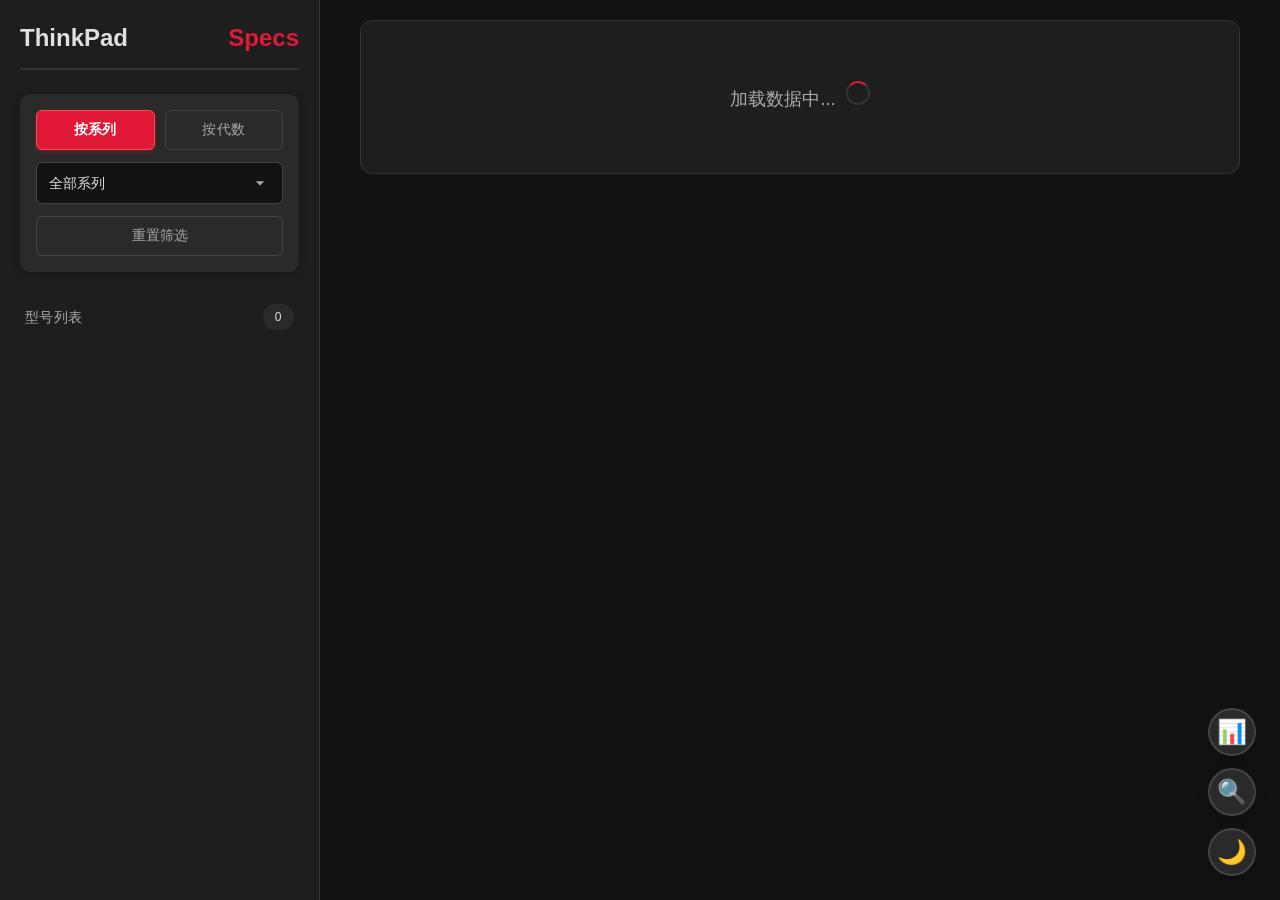
==== commit cd6131e5: "优化了搜索和对比功能，改善了移动端的浏览体验" ====
--- a/index.html
+++ b/index.html
@@ -7,1355 +7,1477 @@
     <link rel="stylesheet" href="style.css">
 </head>
 <body>
-
-<aside>
-    <div class="logo">ThinkPad <span>Specs</span></div>
-    
-    <!-- 筛选切换区域 -->
-    <div class="filter-toggle-panel">
-        <div class="toggle-buttons">
-            <button id="filterFamilyBtn" class="filter-btn active">按系列</button>
-            <button id="filterGenBtn" class="filter-btn">按代数</button>
+    <!-- 侧边栏遮罩层（移动端使用） -->
+    <div id="sidebar-overlay" class="sidebar-overlay"></div>
+
+    <aside>
+        <div class="logo">
+            ThinkPad <span>Specs</span>
+            <!-- 已移除折叠按钮，桌面模式下侧边栏始终可见 -->
         </div>
-        
-        <div id="familyFilterContainer" class="filter-options">
-            <select id="familySelect">
-                <option value="">全部系列</option>
-            </select>
+
+        <!-- 筛选切换区域 -->
+        <div class="filter-toggle-panel">
+            <div class="toggle-buttons">
+                <button id="filterFamilyBtn" class="filter-btn active">按系列</button>
+                <button id="filterGenBtn" class="filter-btn">按代数</button>
+            </div>
+
+            <div id="familyFilterContainer" class="filter-options">
+                <select id="familySelect">
+                    <option value="">全部系列</option>
+                </select>
+            </div>
+
+            <div id="genFilterContainer" class="filter-options" style="display: none;">
+                <select id="generationSelect">
+                    <option value="">全部代数</option>
+                </select>
+            </div>
+
+            <button class="reset-filter-btn" id="resetFilterBtn">重置筛选</button>
         </div>
-        
-        <div id="genFilterContainer" class="filter-options" style="display: none;">
-            <select id="generationSelect">
-                <option value="">全部代数</option>
-            </select>
+
+        <div class="model-list-header">
+            <span>型号列表</span>
+            <span class="model-count-badge" id="modelCount">0</span>
         </div>
-        
-        <button class="reset-filter-btn" id="resetFilterBtn">重置筛选</button>
-    </div>
-
-    <!-- 搜索框 -->
-    <div class="search-box">
-        <input type="text" id="searchInput" placeholder="搜索型号..." autocomplete="off">
-    </div>
-    
-    <div class="model-list-header">
-        <span>型号列表</span>
-        <span class="model-count-badge" id="modelCount">0</span>
-    </div>
-    
-    <div id="modelMenu" class="nav-list"></div>
-
-    <!-- 对比栏 -->
-    <div class="compare-bar">
-        <span id="compareCount">0</span> 个型号已选择
-        <button id="compareBtn" class="compare-btn" disabled>对比</button>
-        <button id="clearCompareBtn" class="clear-compare-btn">清空</button>
-    </div>
-</aside>
-
-<main id="content">
-    <div id="specDisplay">
-        <div style="text-align:center; padding-top:60px; color:#777;">
-            <h2>请从左侧选择型号</h2>
+
+        <div id="modelMenu" class="nav-list"></div>
+    </aside>
+
+    <main id="content">
+        <div id="specDisplay">
+            <div style="text-align:center; padding-top:60px; color:#777;">
+                <h2>请从左侧选择型号</h2>
+            </div>
+        </div>
+    </main>
+
+    <!-- FRU 模态框 -->
+    <div id="fruModal" class="modal-overlay">
+        <div class="modal-content">
+            <div class="modal-header">
+                <h3>可能使用的 FRU</h3>
+                <button class="modal-close" onclick="closeFruModal()">&times;</button>
+            </div>
+            <div id="fruModalBody" class="modal-body">加载中...</div>
         </div>
     </div>
-</main>
-
-<!-- FRU 模态框 -->
-<div id="fruModal" class="modal-overlay">
-    <div class="modal-content">
-        <div class="modal-header">
-            <h3>可能使用的 FRU</h3>
-            <button class="modal-close" onclick="closeFruModal()">&times;</button>
-        </div>
-        <div id="fruModalBody" class="modal-body">加载中...</div>
-    </div>
-</div>
-
-<!-- 对比模态框 -->
-<div id="compareModal" class="modal-overlay">
-    <div class="modal-content compare-modal-content">
-        <div class="modal-header">
-            <h3>型号对比</h3>
-            <button class="modal-close" onclick="closeCompareModal()">&times;</button>
-        </div>
-        <div class="modal-body" id="compareModalBody">
-            <!-- 动态表格 -->
+
+    <!-- 对比结果模态框 -->
+    <div id="compareModal" class="modal-overlay">
+        <div class="modal-content compare-modal-content">
+            <div class="modal-header">
+                <h3>型号对比</h3>
+                <button class="modal-close" onclick="closeCompareModal()">&times;</button>
+            </div>
+            <div class="modal-body" id="compareModalBody">
+                <!-- 动态表格 -->
+            </div>
         </div>
     </div>
-</div>
-
-<!-- 浮动主题切换按钮（右下角） -->
-<div class="theme-float">
-    <button id="themeToggleFloat" class="theme-toggle-float" title="切换深色/浅色模式">🌙</button>
-</div>
-
-<script>
-    // ---------- 全局变量 ----------
-    let masterModelList = [];
-    const partsCache = { cpu: {}, ethernet: {}, wlan: {}, wwan: {}, display: {}, graphics: {}, dock: {} };
-    let currentFilterType = 'family';
-    let currentFamilyValue = '';
-    let currentGenValue = '';
-    let currentSearchTerm = '';               // 搜索关键词
-    let selectedModels = [];                   // 对比选中的型号对象
-    let menuCounter = 0;                        // 用于生成唯一菜单ID
-    let currentDeviceParts = null;               // 当前设备所有部件数据
-
-    // DOM 元素
-    const menuEl = document.getElementById('modelMenu');
-    const specDisplayEl = document.getElementById('specDisplay');
-    const modelCountSpan = document.getElementById('modelCount');
-    const filterFamilyBtn = document.getElementById('filterFamilyBtn');
-    const filterGenBtn = document.getElementById('filterGenBtn');
-    const familyContainer = document.getElementById('familyFilterContainer');
-    const genContainer = document.getElementById('genFilterContainer');
-    const familySelect = document.getElementById('familySelect');
-    const generationSelect = document.getElementById('generationSelect');
-    const resetBtn = document.getElementById('resetFilterBtn');
-    const searchInput = document.getElementById('searchInput');
-    const compareBtn = document.getElementById('compareBtn');
-    const clearCompareBtn = document.getElementById('clearCompareBtn');
-
-    // ---------- 菜单悬停控制 ----------
-    window.menuTimers = {};
-    window.menuEnter = function(menuId) {
-        if (window.menuTimers[menuId]) {
-            clearTimeout(window.menuTimers[menuId]);
-            delete window.menuTimers[menuId];
-        }
-        const menu = document.getElementById(menuId);
-        if (menu) menu.classList.remove('hidden');
-    };
-    window.menuLeave = function(menuId) {
-        window.menuTimers[menuId] = setTimeout(() => {
+
+    <!-- 搜索模态框 -->
+    <div id="searchModal" class="modal-overlay">
+        <div class="modal-content search-modal-content">
+            <div class="modal-header">
+                <h3>搜索型号</h3>
+                <button class="modal-close" onclick="closeSearchModal()">&times;</button>
+            </div>
+            <div class="modal-body">
+                <input type="text" id="searchModalInput" class="search-modal-input" placeholder="输入型号名称..." autocomplete="off">
+                <div id="searchModalResults" class="search-modal-results">
+                    <!-- 动态卡片列表 -->
+                </div>
+            </div>
+        </div>
+    </div>
+
+    <!-- 对比选择模态框 -->
+    <div id="compareSelectModal" class="modal-overlay">
+        <div class="modal-content compare-select-modal-content">
+            <div class="modal-header">
+                <h3>选择对比型号</h3>
+                <button class="modal-close" onclick="closeCompareSelectModal()">&times;</button>
+            </div>
+            <div class="modal-body">
+                <!-- 筛选切换 -->
+                <div class="select-filter-panel">
+                    <div class="toggle-buttons small">
+                        <button id="selectFilterFamilyBtn" class="filter-btn small active">按系列</button>
+                        <button id="selectFilterGenBtn" class="filter-btn small">按代数</button>
+                    </div>
+                    <div id="selectFamilyContainer" class="filter-options">
+                        <select id="selectFamilySelect">
+                            <option value="">全部系列</option>
+                        </select>
+                    </div>
+                    <div id="selectGenContainer" class="filter-options" style="display: none;">
+                        <select id="selectGenerationSelect">
+                            <option value="">全部代数</option>
+                        </select>
+                    </div>
+                    <!-- 搜索框 -->
+                    <input type="text" id="compareSearchInput" class="search-modal-input" placeholder="搜索型号..." autocomplete="off">
+                </div>
+                <!-- 型号列表（带复选框） -->
+                <div id="compareSelectList" class="compare-select-list">
+                    <!-- 动态卡片 -->
+                </div>
+                <!-- 底部按钮 -->
+                <div class="select-footer">
+                    <button id="confirmCompareBtn" class="confirm-btn">确认对比</button>
+                    <button id="clearSelectedBtn" class="clear-btn">清空选择</button>
+                </div>
+            </div>
+        </div>
+    </div>
+
+    <!-- 浮动按钮组（右下角） -->
+    <div class="float-buttons">
+        <button id="expandSidebarBtn" class="float-btn sidebar-expand-btn" title="显示侧边栏">☰</button>
+        <button id="compareFloatBtn" class="float-btn" title="选择对比型号">📊</button>
+        <button id="searchFloatBtn" class="float-btn" title="搜索型号">🔍</button>
+        <button id="themeToggleFloat" class="float-btn" title="切换深色/浅色模式">🌙</button>
+    </div>
+
+    <script>
+        // ---------- 全局变量 ----------
+        let masterModelList = [];
+        const partsCache = { cpu: {}, ethernet: {}, wlan: {}, wwan: {}, display: {}, graphics: {}, dock: {} };
+        let currentFilterType = 'family';
+        let currentFamilyValue = '';
+        let currentGenValue = '';
+        let selectedModels = [];                   // 对比选中的型号对象
+        let menuCounter = 0;                        // 用于生成唯一菜单ID
+        let currentDeviceParts = null;               // 当前设备所有部件数据
+
+        // 对比选择模态框中的筛选状态
+        let selectFilterType = 'family';
+        let selectFamilyValue = '';
+        let selectGenValue = '';
+        let selectSearchTerm = '';
+
+        // DOM 元素
+        const menuEl = document.getElementById('modelMenu');
+        const specDisplayEl = document.getElementById('specDisplay');
+        const modelCountSpan = document.getElementById('modelCount');
+        const filterFamilyBtn = document.getElementById('filterFamilyBtn');
+        const filterGenBtn = document.getElementById('filterGenBtn');
+        const familyContainer = document.getElementById('familyFilterContainer');
+        const genContainer = document.getElementById('genFilterContainer');
+        const familySelect = document.getElementById('familySelect');
+        const generationSelect = document.getElementById('generationSelect');
+        const resetBtn = document.getElementById('resetFilterBtn');
+
+        // 搜索相关
+        const searchFloatBtn = document.getElementById('searchFloatBtn');
+        const searchModal = document.getElementById('searchModal');
+        const searchModalInput = document.getElementById('searchModalInput');
+        const searchModalResults = document.getElementById('searchModalResults');
+
+        // 对比选择相关
+        const compareFloatBtn = document.getElementById('compareFloatBtn');
+        const compareSelectModal = document.getElementById('compareSelectModal');
+        const selectFilterFamilyBtn = document.getElementById('selectFilterFamilyBtn');
+        const selectFilterGenBtn = document.getElementById('selectFilterGenBtn');
+        const selectFamilyContainer = document.getElementById('selectFamilyContainer');
+        const selectGenContainer = document.getElementById('selectGenContainer');
+        const selectFamilySelect = document.getElementById('selectFamilySelect');
+        const selectGenerationSelect = document.getElementById('selectGenerationSelect');
+        const compareSearchInput = document.getElementById('compareSearchInput');
+        const compareSelectList = document.getElementById('compareSelectList');
+        const confirmCompareBtn = document.getElementById('confirmCompareBtn');
+        const clearSelectedBtn = document.getElementById('clearSelectedBtn');
+
+        // 主题切换
+        const themeToggle = document.getElementById('themeToggleFloat');
+
+        // 侧边栏控制（仅保留右下角展开按钮）
+        const expandBtn = document.getElementById('expandSidebarBtn');
+        const overlay = document.getElementById('sidebar-overlay');
+        const body = document.body;
+
+        // ---------- 侧边栏功能 ----------
+        function closeSidebar() {
+            body.classList.add('sidebar-hidden');
+        }
+        function toggleSidebar() {
+            body.classList.toggle('sidebar-hidden');
+        }
+        // 展开按钮（右下角）点击：切换侧边栏
+        if (expandBtn) {
+            expandBtn.addEventListener('click', (e) => {
+                e.stopPropagation();
+                toggleSidebar();
+            });
+        }
+        // 遮罩点击：关闭侧边栏
+        if (overlay) {
+            overlay.addEventListener('click', closeSidebar);
+        }
+        // 响应式：窗口宽度变化时自动隐藏侧边栏（≤900px）
+        function handleResponsiveSidebar() {
+            if (window.innerWidth <= 900) {
+                body.classList.add('sidebar-hidden');
+            } else {
+                body.classList.remove('sidebar-hidden');
+            }
+        }
+        window.addEventListener('resize', () => {
+            clearTimeout(window.resizeTimer);
+            window.resizeTimer = setTimeout(handleResponsiveSidebar, 150);
+        });
+        handleResponsiveSidebar();
+
+        // ---------- 菜单悬停控制 ----------
+        window.menuTimers = {};
+        window.menuEnter = function(menuId) {
+            if (window.menuTimers[menuId]) {
+                clearTimeout(window.menuTimers[menuId]);
+                delete window.menuTimers[menuId];
+            }
+            const menu = document.getElementById(menuId);
+            if (menu) menu.classList.remove('hidden');
+        };
+        window.menuLeave = function(menuId) {
+            window.menuTimers[menuId] = setTimeout(() => {
+                const menu = document.getElementById(menuId);
+                if (menu) menu.classList.add('hidden');
+                delete window.menuTimers[menuId];
+            }, 100);
+        };
+
+        // ---------- 折叠/展开卡片 ----------
+        window.toggleCard = function(header) {
+            const card = header.closest('.part-card');
+            if (!card) return;
+            const body = card.querySelector('.part-card-body');
+            const icon = header.querySelector('.fold-icon');
+            card.classList.toggle('folded');
+            if (card.classList.contains('folded')) {
+                icon.textContent = '▶';
+            } else {
+                icon.textContent = '▼';
+            }
+        };
+
+        // ---------- FRU 模态框 ----------
+        window.closeFruModal = function() {
+            document.getElementById('fruModal').classList.remove('show');
+        };
+        function showFruModal(partData) {
+            const modal = document.getElementById('fruModal');
+            const body = document.getElementById('fruModalBody');
+            body.innerHTML = formatFruContent(partData);
+            modal.classList.add('show');
+        }
+        window.showFruModalByPartId = function(menuItem, partId, menuId) {
+            if (event) event.stopPropagation();
+            if (!currentDeviceParts) return;
+            const [type, index] = partId.split('_');
+            const part = currentDeviceParts[type]?.[parseInt(index)];
+            if (part) showFruModal(part.data);
             const menu = document.getElementById(menuId);
             if (menu) menu.classList.add('hidden');
-            delete window.menuTimers[menuId];
-        }, 100);
-    };
-
-    // ---------- 折叠/展开卡片 ----------
-    window.toggleCard = function(header) {
-        const card = header.closest('.part-card');
-        if (!card) return;
-        const body = card.querySelector('.part-card-body');
-        const icon = header.querySelector('.fold-icon');
-        card.classList.toggle('folded');
-        if (card.classList.contains('folded')) {
-            icon.textContent = '▶'; // 折叠状态
-        } else {
-            icon.textContent = '▼'; // 展开状态
-        }
-    };
-
-    // ---------- FRU 模态框 ----------
-    window.closeFruModal = function() {
-        document.getElementById('fruModal').classList.remove('show');
-    };
-    function showFruModal(partData) {
-        const modal = document.getElementById('fruModal');
-        const body = document.getElementById('fruModalBody');
-        body.innerHTML = formatFruContent(partData);
-        modal.classList.add('show');
-    }
-    window.showFruModalByPartId = function(menuItem, partId, menuId) {
-        if (event) event.stopPropagation();
-        if (!currentDeviceParts) return;
-        const [type, index] = partId.split('_');
-        const part = currentDeviceParts[type]?.[parseInt(index)];
-        if (part) showFruModal(part.data);
-        // 关闭当前菜单
-        const menu = document.getElementById(menuId);
-        if (menu) menu.classList.add('hidden');
-        if (window.menuTimers[menuId]) clearTimeout(window.menuTimers[menuId]);
-    };
-
-    // ---------- 对比模态框 ----------
-    window.closeCompareModal = function() {
-        document.getElementById('compareModal').classList.remove('show');
-    };
-
-    // 对比模态框 - 按指定顺序显示所有规格，样式与详情页一致
-    async function showCompareModal() {
-        if (selectedModels.length === 0) return;
-        const modal = document.getElementById('compareModal');
-        const body = document.getElementById('compareModalBody');
-        
-        body.innerHTML = '<div class="loading">加载对比数据中...</div>';
-        modal.classList.add('show');
-
-        try {
-            // 并行加载所有选中设备的部件数据
-            const devicesWithParts = await Promise.all(selectedModels.map(async (model) => {
-                const parts = await loadDeviceParts(model);
-                return { model, parts };
-            }));
-
-            // ---------- 辅助格式化函数（模仿详情页样式）----------
-
-            // 格式化内存
-            function formatMemory(model) {
-                if (!model.memory) return 'N/A';
-                let html = '<div class="part-info">';
-                if (model.memory.max_capacity) html += `<div><span class="field-name">容量:</span> <span class="field-value">${model.memory.max_capacity}</span></div>`;
-                if (model.memory.type) html += `<div><span class="field-name">类型:</span> <span class="field-value">${model.memory.type}</span></div>`;
-                if (model.memory.slots) html += `<div><span class="field-name">插槽:</span> <span class="field-value">${model.memory.slots}</span></div>`;
-                if (model.memory.features) html += `<div><span class="field-name">特性:</span> <span class="field-value">${model.memory.features}</span></div>`;
-                html += '</div>';
-                return html;
-            }
-
-            // 格式化存储（按分类显示）
-            function formatStorage(model) {
-                if (!model.storage) return 'N/A';
-                const fieldLabels = {
-                    ssd_sata: 'SATA SSD',
-                    ssd_pcie: 'PCIe SSD',
-                    hdd: '2.5" HDD',
-                    sshd: 'SSHD',
-                    optical: '光驱'
-                };
-                let items = [];
-                for (const [key, value] of Object.entries(model.storage)) {
-                    if (value && typeof value === 'string' && value.trim() !== '') {
-                        const title = fieldLabels[key] || key.replace(/_/g, ' ').replace(/\b\w/g, l => l.toUpperCase());
-                        const content = value.replace(/"/g, '&quot;');
-                        items.push(`
-                            <div class="part-item" style="margin-bottom: 4px; padding: 8px;">
-                                <div class="part-info">
-                                    <div class="part-title" style="font-size:1rem;">${title}</div>
-                                    <div>${content}</div>
+            if (window.menuTimers[menuId]) clearTimeout(window.menuTimers[menuId]);
+        };
+
+        // ---------- 对比结果模态框 ----------
+        window.closeCompareModal = function() {
+            document.getElementById('compareModal').classList.remove('show');
+        };
+
+        async function showCompareModal() {
+            if (selectedModels.length === 0) return;
+            const modal = document.getElementById('compareModal');
+            const body = document.getElementById('compareModalBody');
+            
+            body.innerHTML = '<div class="loading">加载对比数据中...</div>';
+            modal.classList.add('show');
+
+            try {
+                const devicesWithParts = await Promise.all(selectedModels.map(async (model) => {
+                    const parts = await loadDeviceParts(model);
+                    return { model, parts };
+                }));
+
+                // 辅助格式化函数（保持原样）
+                function formatMemory(model) {
+                    if (!model.memory) return 'N/A';
+                    let html = '<div class="part-info">';
+                    if (model.memory.max_capacity) html += `<div><span class="field-name">容量:</span> <span class="field-value">${model.memory.max_capacity}</span></div>`;
+                    if (model.memory.type) html += `<div><span class="field-name">类型:</span> <span class="field-value">${model.memory.type}</span></div>`;
+                    if (model.memory.slots) html += `<div><span class="field-name">插槽:</span> <span class="field-value">${model.memory.slots}</span></div>`;
+                    if (model.memory.features) html += `<div><span class="field-name">特性:</span> <span class="field-value">${model.memory.features}</span></div>`;
+                    html += '</div>';
+                    return html;
+                }
+
+                function formatStorage(model) {
+                    if (!model.storage) return 'N/A';
+                    const fieldLabels = {
+                        ssd_sata: 'SATA SSD',
+                        ssd_pcie: 'PCIe SSD',
+                        hdd: '2.5" HDD',
+                        sshd: 'SSHD',
+                        optical: '光驱'
+                    };
+                    let items = [];
+                    for (const [key, value] of Object.entries(model.storage)) {
+                        if (value && typeof value === 'string' && value.trim() !== '') {
+                            const title = fieldLabels[key] || key.replace(/_/g, ' ').replace(/\b\w/g, l => l.toUpperCase());
+                            const content = value.replace(/"/g, '&quot;');
+                            items.push(`
+                                <div class="part-item" style="margin-bottom: 4px; padding: 8px;">
+                                    <div class="part-info">
+                                        <div class="part-title" style="font-size:1rem;">${title}</div>
+                                        <div>${content}</div>
+                                    </div>
                                 </div>
-                            </div>
-                        `);
-                    }
-                }
-                if (items.length === 0) return 'N/A';
-                return items.join('');
-            }
-
-            // 格式化电池
-            function formatBattery(model) {
-                const batteries = model.Battary || model.battery;
-                if (!batteries || batteries.length === 0) return 'N/A';
-                let html = '';
-                batteries.forEach(b => {
-                    const type = b.type || '电池';
-                    const capacity = b.capacity || b.cap || '';
-                    const tech = b.tech || b.technology || '';
-                    const form = b.form || '';
-                    let info = `${type}: ${capacity}`;
-                    if (tech) info += ` (${tech})`;
-                    if (form) info += ` - ${form}`;
-                    html += `<div class="compare-part-item">${info}</div>`;
-                });
-                return html;
-            }
-
-            // 格式化显示输出
-            function formatDisplayOutput(model) {
-                if (!model.Display) return 'N/A';
-                let html = '<div class="part-info">';
-                if (model.Display.max_resolution && typeof model.Display.max_resolution === 'object') {
-                    for (const [port, res] of Object.entries(model.Display.max_resolution)) {
-                        if (res && typeof res === 'string') {
-                            const portName = port.replace(/_/g, ' ');
-                            html += `<div><span class="field-name">${portName}:</span> <span class="field-value">${res}</span></div>`;
+                            `);
                         }
                     }
-                } else if (model.Display.max_resolution) {
-                    html += `<div><span class="field-name">最大分辨率:</span> <span class="field-value">${model.Display.max_resolution}</span></div>`;
-                }
-                if (model.Display.multi_display) {
-                    html += `<div><span class="field-name">多屏支持:</span> <span class="field-value">${model.Display.multi_display}</span></div>`;
-                }
-                html += '</div>';
-                return html;
-            }
-
-            // 格式化物理接口
-            function formatPhysicalPorts(model) {
-                if (!model.ports) return 'N/A';
-                if (Array.isArray(model.ports)) {
-                    return `<div class="part-info">${model.ports.map(p => `<div>${p}</div>`).join('')}</div>`;
-                } else {
-                    return `<div class="part-info"><div>${model.ports}</div></div>`;
-                }
-            }
-
-            // 格式化“其他”项（合并尺寸、重量、材质、安全特性、系统、电源适配器、校色仪）
-            function formatOther(model) {
-                const items = [];
-                if (model.physical?.dimensions) items.push(`<div><span class="field-name">尺寸:</span> <span class="field-value">${model.physical.dimensions}</span></div>`);
-                if (model.physical?.weight) items.push(`<div><span class="field-name">重量:</span> <span class="field-value">${model.physical.weight}</span></div>`);
-                const material = model.physical?.case_material || model.case_material;
-                if (material) items.push(`<div><span class="field-name">材质:</span> <span class="field-value">${material}</span></div>`);
-                if (model.security) {
-                    const sec = Array.isArray(model.security) ? model.security.join('、') : model.security;
-                    items.push(`<div><span class="field-name">安全特性:</span> <span class="field-value">${sec}</span></div>`);
-                }
-                if (model.system) {
-                    const sys = Array.isArray(model.system) ? model.system.join('<br>') : model.system;
-                    items.push(`<div><span class="field-name">预装系统:</span> <span class="field-value">${sys}</span></div>`);
-                }
-                if (model.ACadapter) {
-                    const ac = Array.isArray(model.ACadapter) ? model.ACadapter.join('、') : model.ACadapter;
-                    items.push(`<div><span class="field-name">电源适配器:</span> <span class="field-value">${ac}</span></div>`);
-                }
-                if (model['color calibration']) {
-                    const cc = Array.isArray(model['color calibration']) ? model['color calibration'].join('、') : model['color calibration'];
-                    items.push(`<div><span class="field-name">校色仪:</span> <span class="field-value">${cc}</span></div>`);
-                }
-                if (items.length === 0) return 'N/A';
-                return `<div class="part-info">${items.join('')}</div>`;
-            }
-
-            // 定义对比行的顺序及取值函数
-            const compareRows = [
-                // 1. CPU
-                {
-                    label: '处理器 (CPU)',
-                    getValue: (model, parts) => {
+                    if (items.length === 0) return 'N/A';
+                    return items.join('');
+                }
+
+                function formatBattery(model) {
+                    const batteries = model.Battary || model.battery;
+                    if (!batteries || batteries.length === 0) return 'N/A';
+                    let html = '';
+                    batteries.forEach(b => {
+                        const type = b.type || '电池';
+                        const capacity = b.capacity || b.cap || '';
+                        const tech = b.tech || b.technology || '';
+                        const form = b.form || '';
+                        let info = `${type}: ${capacity}`;
+                        if (tech) info += ` (${tech})`;
+                        if (form) info += ` - ${form}`;
+                        html += `<div class="compare-part-item">${info}</div>`;
+                    });
+                    return html;
+                }
+
+                function formatDisplayOutput(model) {
+                    if (!model.Display) return 'N/A';
+                    let html = '<div class="part-info">';
+                    if (model.Display.max_resolution && typeof model.Display.max_resolution === 'object') {
+                        for (const [port, res] of Object.entries(model.Display.max_resolution)) {
+                            if (res && typeof res === 'string') {
+                                const portName = port.replace(/_/g, ' ');
+                                html += `<div><span class="field-name">${portName}:</span> <span class="field-value">${res}</span></div>`;
+                            }
+                        }
+                    } else if (model.Display.max_resolution) {
+                        html += `<div><span class="field-name">最大分辨率:</span> <span class="field-value">${model.Display.max_resolution}</span></div>`;
+                    }
+                    if (model.Display.multi_display) {
+                        html += `<div><span class="field-name">多屏支持:</span> <span class="field-value">${model.Display.multi_display}</span></div>`;
+                    }
+                    html += '</div>';
+                    return html;
+                }
+
+                function formatPhysicalPorts(model) {
+                    if (!model.ports) return 'N/A';
+                    if (Array.isArray(model.ports)) {
+                        return `<div class="part-info">${model.ports.map(p => `<div>${p}</div>`).join('')}</div>`;
+                    } else {
+                        return `<div class="part-info"><div>${model.ports}</div></div>`;
+                    }
+                }
+
+                function formatOther(model) {
+                    const items = [];
+                    if (model.physical?.dimensions) items.push(`<div><span class="field-name">尺寸:</span> <span class="field-value">${model.physical.dimensions}</span></div>`);
+                    if (model.physical?.weight) items.push(`<div><span class="field-name">重量:</span> <span class="field-value">${model.physical.weight}</span></div>`);
+                    const material = model.physical?.case_material || model.case_material;
+                    if (material) items.push(`<div><span class="field-name">材质:</span> <span class="field-value">${material}</span></div>`);
+                    if (model.security) {
+                        const sec = Array.isArray(model.security) ? model.security.join('、') : model.security;
+                        items.push(`<div><span class="field-name">安全特性:</span> <span class="field-value">${sec}</span></div>`);
+                    }
+                    if (model.system) {
+                        const sys = Array.isArray(model.system) ? model.system.join('<br>') : model.system;
+                        items.push(`<div><span class="field-name">预装系统:</span> <span class="field-value">${sys}</span></div>`);
+                    }
+                    if (model.ACadapter) {
+                        const ac = Array.isArray(model.ACadapter) ? model.ACadapter.join('、') : model.ACadapter;
+                        items.push(`<div><span class="field-name">电源适配器:</span> <span class="field-value">${ac}</span></div>`);
+                    }
+                    if (model['color calibration']) {
+                        const cc = Array.isArray(model['color calibration']) ? model['color calibration'].join('、') : model['color calibration'];
+                        items.push(`<div><span class="field-name">校色仪:</span> <span class="field-value">${cc}</span></div>`);
+                    }
+                    if (items.length === 0) return 'N/A';
+                    return `<div class="part-info">${items.join('')}</div>`;
+                }
+
+                const compareRows = [
+                    { label: '处理器 (CPU)', getValue: (model, parts) => {
                         if (!parts.cpu || parts.cpu.length === 0) return '无';
                         return parts.cpu.map(part => `<div class="compare-part-item">${formatPartFullInfo(part.data, 'cpu')}</div>`).join('<hr class="compare-part-sep">');
-                    }
-                },
-                // 2. 显卡
-                {
-                    label: '显卡',
-                    getValue: (model, parts) => {
+                    }},
+                    { label: '显卡', getValue: (model, parts) => {
                         if (!parts.graphics || parts.graphics.length === 0) return '无';
                         return parts.graphics.map(part => `<div class="compare-part-item">${formatPartFullInfo(part.data, 'graphics')}</div>`).join('<hr class="compare-part-sep">');
-                    }
-                },
-                // 3. 显示输出
-                {
-                    label: '显示输出',
-                    getValue: (model, parts) => formatDisplayOutput(model)
-                },
-                // 4. 内存
-                {
-                    label: '内存',
-                    getValue: (model, parts) => formatMemory(model)
-                },
-                // 5. 显示屏
-                {
-                    label: '显示屏',
-                    getValue: (model, parts) => {
+                    }},
+                    { label: '显示输出', getValue: (model, parts) => formatDisplayOutput(model) },
+                    { label: '内存', getValue: (model, parts) => formatMemory(model) },
+                    { label: '显示屏', getValue: (model, parts) => {
                         if (!parts.display || parts.display.length === 0) return '无';
                         return parts.display.map(part => `<div class="compare-part-item">${formatPartFullInfo(part.data, 'display')}</div>`).join('<hr class="compare-part-sep">');
-                    }
-                },
-                // 6. 储存
-                {
-                    label: '储存',
-                    getValue: (model, parts) => formatStorage(model)
-                },
-                // 7. 电池
-                {
-                    label: '电池',
-                    getValue: (model, parts) => formatBattery(model)
-                },
-                // 8. 有线网卡
-                {
-                    label: '有线网卡',
-                    getValue: (model, parts) => {
+                    }},
+                    { label: '储存', getValue: (model, parts) => formatStorage(model) },
+                    { label: '电池', getValue: (model, parts) => formatBattery(model) },
+                    { label: '有线网卡', getValue: (model, parts) => {
                         if (!parts.ethernet || parts.ethernet.length === 0) return '无';
                         return parts.ethernet.map(part => `<div class="compare-part-item">${formatPartFullInfo(part.data, 'ethernet')}</div>`).join('<hr class="compare-part-sep">');
-                    }
-                },
-                // 9. 无线网卡
-                {
-                    label: '无线网卡',
-                    getValue: (model, parts) => {
+                    }},
+                    { label: '无线网卡', getValue: (model, parts) => {
                         if (!parts.wlan || parts.wlan.length === 0) return '无';
                         return parts.wlan.map(part => `<div class="compare-part-item">${formatPartFullInfo(part.data, 'wlan')}</div>`).join('<hr class="compare-part-sep">');
-                    }
-                },
-                // 10. WWAN
-                {
-                    label: 'WWAN',
-                    getValue: (model, parts) => {
+                    }},
+                    { label: 'WWAN', getValue: (model, parts) => {
                         if (!parts.wwan || parts.wwan.length === 0) return '无';
                         return parts.wwan.map(part => `<div class="compare-part-item">${formatPartFullInfo(part.data, 'wwan')}</div>`).join('<hr class="compare-part-sep">');
-                    }
-                },
-                // 11. 物理接口
-                {
-                    label: '物理接口',
-                    getValue: (model, parts) => formatPhysicalPorts(model)
-                },
-                // 12. 其他
-                {
-                    label: '其他',
-                    getValue: (model, parts) => formatOther(model)
-                }
-            ];
-
-            // 构建表格
-            let html = '<table class="compare-table"><thead><tr><th>规格</th>';
-            devicesWithParts.forEach(item => {
-                html += `<th>${item.model.model_name}</th>`;
+                    }},
+                    { label: '物理接口', getValue: (model, parts) => formatPhysicalPorts(model) },
+                    { label: '其他', getValue: (model, parts) => formatOther(model) }
+                ];
+
+                let html = '<table class="compare-table"><thead><tr><th>规格</th>';
+                devicesWithParts.forEach(item => {
+                    html += `<th>${item.model.model_name}</th>`;
+                });
+                html += '</tr></thead><tbody>';
+
+                for (const row of compareRows) {
+                    html += '<tr>';
+                    html += `<td>${row.label}</td>`;
+                    devicesWithParts.forEach(item => {
+                        const value = row.getValue(item.model, item.parts);
+                        html += `<td>${value}</td>`;
+                    });
+                    html += '</tr>';
+                }
+
+                html += '</tbody></table>';
+                body.innerHTML = html;
+            } catch (error) {
+                console.error('加载对比数据失败:', error);
+                body.innerHTML = '<div class="empty-message">加载对比数据失败</div>';
+            }
+        }
+
+        // 清空对比选择
+        function clearCompare() {
+            selectedModels = [];
+            if (compareSelectModal.classList.contains('show')) {
+                renderCompareSelectList();
+            }
+            applyFilterAndRender();
+        }
+
+        // ---------- 搜索模态框函数 ----------
+        window.closeSearchModal = function() {
+            searchModal.classList.remove('show');
+        };
+
+        function openSearchModal() {
+            searchModal.classList.add('show');
+            searchModalInput.focus();
+            renderSearchResults('');
+        }
+
+        function renderSearchResults(query) {
+            const filtered = masterModelList.filter(model => 
+                model.model_name.toLowerCase().includes(query.toLowerCase())
+            );
+            let html = '';
+            filtered.forEach(model => {
+                html += `
+                    <div class="search-result-card" onclick="selectModelFromSearch('${model.model_name}')">
+                        <div class="search-result-title">${model.model_name}</div>
+                        <div class="search-result-meta">
+                            <span>${model.model_family || '系列未知'}</span> · <span>${model.model_generation || '代数未知'}</span>
+                        </div>
+                    </div>
+                `;
             });
-            html += '</tr></thead><tbody>';
-
-            // 遍历每一行
-            for (const row of compareRows) {
-                html += '<tr>';
-                html += `<td>${row.label}</td>`;
-                devicesWithParts.forEach(item => {
-                    const value = row.getValue(item.model, item.parts);
-                    html += `<td>${value}</td>`;
+            if (filtered.length === 0) {
+                html = '<div class="search-no-results">未找到匹配的型号</div>';
+            }
+            searchModalResults.innerHTML = html;
+        }
+
+        window.selectModelFromSearch = function(modelName) {
+            const model = masterModelList.find(m => m.model_name === modelName);
+            if (model) {
+                document.querySelectorAll('.nav-item').forEach(n => n.classList.remove('active'));
+                const targetItem = Array.from(document.querySelectorAll('.nav-item')).find(item => item.dataset.modelId === modelName);
+                if (targetItem) targetItem.classList.add('active');
+                renderSpecs(model);
+                closeSearchModal();
+            }
+        };
+
+        // ---------- 对比选择模态框函数 ----------
+        window.closeCompareSelectModal = function() {
+            compareSelectModal.classList.remove('show');
+        };
+
+        function openCompareSelectModal() {
+            populateSelectFilterOptions();
+            selectFamilySelect.value = selectFamilyValue;
+            selectGenerationSelect.value = selectGenValue;
+            compareSearchInput.value = selectSearchTerm;
+            renderCompareSelectList();
+            compareSelectModal.classList.add('show');
+        }
+
+        function populateSelectFilterOptions() {
+            const families = [...new Set(masterModelList.map(m => m.model_family).filter(Boolean))].sort();
+            selectFamilySelect.innerHTML = '<option value="">全部系列</option>';
+            families.forEach(f => {
+                let opt = document.createElement('option');
+                opt.value = f;
+                opt.textContent = f;
+                selectFamilySelect.appendChild(opt);
+            });
+
+            const gens = [...new Set(masterModelList.map(m => m.model_generation).filter(Boolean))].sort((a,b) => (parseInt(b)||0) - (parseInt(a)||0));
+            selectGenerationSelect.innerHTML = '<option value="">全部代数</option>';
+            gens.forEach(g => {
+                let opt = document.createElement('option');
+                opt.value = g;
+                opt.textContent = g;
+                selectGenerationSelect.appendChild(opt);
+            });
+        }
+
+        function getFilteredModelsForSelect() {
+            let filtered = masterModelList;
+            if (selectFilterType === 'family' && selectFamilyValue) {
+                filtered = filtered.filter(m => m.model_family === selectFamilyValue);
+            } else if (selectFilterType === 'generation' && selectGenValue) {
+                filtered = filtered.filter(m => m.model_generation === selectGenValue);
+            }
+            if (selectSearchTerm) {
+                filtered = filtered.filter(m => m.model_name.toLowerCase().includes(selectSearchTerm.toLowerCase()));
+            }
+            return filtered;
+        }
+
+        function renderCompareSelectList() {
+            const models = getFilteredModelsForSelect();
+            let html = '';
+            models.forEach(model => {
+                const checked = selectedModels.some(m => m.model_name === model.model_name) ? 'checked' : '';
+                html += `
+                    <div class="compare-select-card">
+                        <input type="checkbox" class="compare-select-checkbox" value="${model.model_name}" ${checked} onchange="toggleSelectModel('${model.model_name}', this.checked)">
+                        <div class="compare-select-info">
+                            <div class="compare-select-title">${model.model_name}</div>
+                            <div class="compare-select-meta">
+                                <span>${model.model_family || '系列未知'}</span> · <span>${model.model_generation || '代数未知'}</span>
+                            </div>
+                        </div>
+                    </div>
+                `;
+            });
+            if (models.length === 0) {
+                html = '<div class="search-no-results">未找到匹配的型号</div>';
+            }
+            compareSelectList.innerHTML = html;
+        }
+
+        window.toggleSelectModel = function(modelName, checked) {
+            const model = masterModelList.find(m => m.model_name === modelName);
+            if (!model) return;
+            if (checked) {
+                if (!selectedModels.some(m => m.model_name === modelName)) {
+                    selectedModels.push(model);
+                }
+            } else {
+                selectedModels = selectedModels.filter(m => m.model_name !== modelName);
+            }
+        };
+
+        function clearSelectedModels() {
+            selectedModels = [];
+            renderCompareSelectList();
+        }
+
+        function confirmCompare() {
+            if (selectedModels.length === 0) {
+                alert('请至少选择一个型号');
+                return;
+            }
+            closeCompareSelectModal();
+            showCompareModal();
+        }
+
+        // ---------- 格式化 FRU 内容 ----------
+        function formatFruContent(partData) {
+            if (!partData) return '<div class="no-fru">无 FRU 信息</div>';
+            const frus = partData.FRUs || partData.frus || partData.Frus;
+            if (!frus) return '<div class="no-fru">该部件无 FRU 数据</div>';
+            let items = [];
+            if (Array.isArray(frus)) {
+                frus.forEach(item => {
+                    if (typeof item === 'string') items.push(item);
+                    else if (typeof item === 'object') {
+                        Object.entries(item).forEach(([k, v]) => items.push(`${k}: ${v}`));
+                    }
                 });
-                html += '</tr>';
-            }
-
-            html += '</tbody></table>';
-            body.innerHTML = html;
-        } catch (error) {
-            console.error('加载对比数据失败:', error);
-            body.innerHTML = '<div class="empty-message">加载对比数据失败</div>';
-        }
-    }
-
-    function updateCompareCount() {
-        const countSpan = document.getElementById('compareCount');
-        compareBtn.disabled = selectedModels.length === 0;
-        countSpan.textContent = selectedModels.length;
-    }
-
-    function clearCompare() {
-        selectedModels = [];
-        updateCompareCount();
-        // 重新渲染菜单以更新复选框状态
-        applyFilterAndRender();
-    }
-
-    // ---------- 格式化 FRU 内容 ----------
-    function formatFruContent(partData) {
-        if (!partData) return '<div class="no-fru">无 FRU 信息</div>';
-        const frus = partData.FRUs || partData.frus || partData.Frus;
-        if (!frus) return '<div class="no-fru">该部件无 FRU 数据</div>';
-        let items = [];
-        if (Array.isArray(frus)) {
-            frus.forEach(item => {
-                if (typeof item === 'string') items.push(item);
-                else if (typeof item === 'object') {
-                    Object.entries(item).forEach(([k, v]) => items.push(`${k}: ${v}`));
-                }
-            });
-        } else if (typeof frus === 'object') {
-            Object.entries(frus).forEach(([k, v]) => items.push(`${k}: ${v}`));
-        } else {
-            items.push(String(frus));
-        }
-        if (items.length === 0) return '<div class="no-fru">无 FRU 信息</div>';
-        return items.map(text => `<div class="fru-item">${text}</div>`).join('');
-    }
-
-    // ---------- 格式化部件详细信息（返回 HTML）----------
-    function formatPartFullInfo(partData, partType) {
-        if (!partData) return '<div class="no-info">无信息</div>';
-        const data = partData.thinkpad_database?.[0] || partData;
-        const lines = [];
-
-        if (partType === 'ethernet') {
-            let mainLine = '';
-            if (data.type) mainLine += data.type;
-            if (data['model-type']) mainLine += `，${data['model-type']}`;
-            if (mainLine) lines.push(`<div class="part-title">${mainLine}</div>`);
-            for (const [key, value] of Object.entries(data)) {
-                if (key === 'type' || key === 'model-type') continue;
-                if (value == null || value === '') continue;
-                if (typeof value === 'object') continue;
-                const fieldName = key.replace(/_/g, ' ');
-                lines.push(`<div><span class="field-name">${fieldName}:</span> <span class="field-value">${value}</span></div>`);
-            }
-        }
-        else if (partType === 'cpu') {
-            if (data.model) lines.push(`<div class="part-title">${data.model}</div>`);
-            if (data.cores_threads) lines.push(`<div><span class="field-name">核心/线程:</span> <span class="field-value">${data.cores_threads}</span></div>`);
-            if (data.base_freq) lines.push(`<div><span class="field-name">基础频率:</span> <span class="field-value">${data.base_freq}</span></div>`);
-            if (data.turbo_freq && data.turbo_freq !== 'null') lines.push(`<div><span class="field-name">睿频:</span> <span class="field-value">${data.turbo_freq}</span></div>`);
-            if (data.cache) lines.push(`<div><span class="field-name">缓存:</span> <span class="field-value">${data.cache}</span></div>`);
-            if (data.graphics) lines.push(`<div><span class="field-name">集成显卡:</span> <span class="field-value">${data.graphics}</span></div>`);
-            const excludeFields = ['model','cores_threads','base_freq','turbo_freq','cache','graphics','iconfamily','ark'];
-            for (const [key, value] of Object.entries(data)) {
-                if (excludeFields.includes(key)) continue;
-                if (value && typeof value !== 'object') {
+            } else if (typeof frus === 'object') {
+                Object.entries(frus).forEach(([k, v]) => items.push(`${k}: ${v}`));
+            } else {
+                items.push(String(frus));
+            }
+            if (items.length === 0) return '<div class="no-fru">无 FRU 信息</div>';
+            return items.map(text => `<div class="fru-item">${text}</div>`).join('');
+        }
+
+        // ---------- 格式化部件详细信息 ----------
+        function formatPartFullInfo(partData, partType) {
+            if (!partData) return '<div class="no-info">无信息</div>';
+            const data = partData.thinkpad_database?.[0] || partData;
+            const lines = [];
+
+            if (partType === 'ethernet') {
+                let mainLine = '';
+                if (data.type) mainLine += data.type;
+                if (data['model-type']) mainLine += `，${data['model-type']}`;
+                if (mainLine) lines.push(`<div class="part-title">${mainLine}</div>`);
+                for (const [key, value] of Object.entries(data)) {
+                    if (key === 'type' || key === 'model-type') continue;
+                    if (value == null || value === '') continue;
+                    if (typeof value === 'object') continue;
                     const fieldName = key.replace(/_/g, ' ');
                     lines.push(`<div><span class="field-name">${fieldName}:</span> <span class="field-value">${value}</span></div>`);
                 }
             }
-        }
-        else if (partType === 'display') {
-            if (data.type) lines.push(`<div class="part-title">${data.type}</div>`);
-            if (data.tech) lines.push(`<div><span class="field-name">技术:</span> <span class="field-value">${data.tech}</span></div>`);
-            if (data.brightness) lines.push(`<div><span class="field-name">亮度:</span> <span class="field-value">${data.brightness}</span></div>`);
-            if (data.contrast) lines.push(`<div><span class="field-name">对比度:</span> <span class="field-value">${data.contrast}</span></div>`);
-            if (data.viewing_angle) lines.push(`<div><span class="field-name">视角:</span> <span class="field-value">${data.viewing_angle}</span></div>`);
-            if (data.touch) lines.push(`<div><span class="field-name">触摸:</span> <span class="field-value">${data.touch}</span></div>`);
-            if (data.refresh_rate) lines.push(`<div><span class="field-name">刷新率:</span> <span class="field-value">${data.refresh_rate}</span></div>`);
-            if (data.color_gamut) lines.push(`<div><span class="field-name">色域:</span> <span class="field-value">${data.color_gamut}</span></div>`);
-            for (const [key, value] of Object.entries(data)) {
-                if (['type','tech','brightness','contrast','viewing_angle','touch','refresh_rate','color_gamut'].includes(key)) continue;
-                if (value && typeof value !== 'object') {
+            else if (partType === 'cpu') {
+                if (data.model) lines.push(`<div class="part-title">${data.model}</div>`);
+                if (data.cores_threads) lines.push(`<div><span class="field-name">核心/线程:</span> <span class="field-value">${data.cores_threads}</span></div>`);
+                if (data.base_freq) lines.push(`<div><span class="field-name">基础频率:</span> <span class="field-value">${data.base_freq}</span></div>`);
+                if (data.turbo_freq && data.turbo_freq !== 'null') lines.push(`<div><span class="field-name">睿频:</span> <span class="field-value">${data.turbo_freq}</span></div>`);
+                if (data.cache) lines.push(`<div><span class="field-name">缓存:</span> <span class="field-value">${data.cache}</span></div>`);
+                if (data.graphics) lines.push(`<div><span class="field-name">集成显卡:</span> <span class="field-value">${data.graphics}</span></div>`);
+                const excludeFields = ['model','cores_threads','base_freq','turbo_freq','cache','graphics','iconfamily','ark'];
+                for (const [key, value] of Object.entries(data)) {
+                    if (excludeFields.includes(key)) continue;
+                    if (value && typeof value !== 'object') {
+                        const fieldName = key.replace(/_/g, ' ');
+                        lines.push(`<div><span class="field-name">${fieldName}:</span> <span class="field-value">${value}</span></div>`);
+                    }
+                }
+            }
+            else if (partType === 'display') {
+                if (data.type) lines.push(`<div class="part-title">${data.type}</div>`);
+                if (data.tech) lines.push(`<div><span class="field-name">技术:</span> <span class="field-value">${data.tech}</span></div>`);
+                if (data.brightness) lines.push(`<div><span class="field-name">亮度:</span> <span class="field-value">${data.brightness}</span></div>`);
+                if (data.contrast) lines.push(`<div><span class="field-name">对比度:</span> <span class="field-value">${data.contrast}</span></div>`);
+                if (data.viewing_angle) lines.push(`<div><span class="field-name">视角:</span> <span class="field-value">${data.viewing_angle}</span></div>`);
+                if (data.touch) lines.push(`<div><span class="field-name">触摸:</span> <span class="field-value">${data.touch}</span></div>`);
+                if (data.refresh_rate) lines.push(`<div><span class="field-name">刷新率:</span> <span class="field-value">${data.refresh_rate}</span></div>`);
+                if (data.color_gamut) lines.push(`<div><span class="field-name">色域:</span> <span class="field-value">${data.color_gamut}</span></div>`);
+                for (const [key, value] of Object.entries(data)) {
+                    if (['type','tech','brightness','contrast','viewing_angle','touch','refresh_rate','color_gamut'].includes(key)) continue;
+                    if (value && typeof value !== 'object') {
+                        const fieldName = key.replace(/_/g, ' ');
+                        lines.push(`<div><span class="field-name">${fieldName}:</span> <span class="field-value">${value}</span></div>`);
+                    }
+                }
+            }
+            else if (partType === 'graphics') {
+                if (data.model) lines.push(`<div class="part-title">${data.model}</div>`);
+                const keyFields = [
+                    { key: 'Shading Units', label: '着色单元' },
+                    { key: 'base_freq', label: '基础频率' },
+                    { key: 'turbo_freq', label: '睿频' },
+                    { key: 'VRAM', label: '显存' },
+                    { key: 'Generation', label: '架构' },
+                    { key: 'Feature', label: '特性' }
+                ];
+                const excludeFields = ['model', 'iconfamily'];
+                for (const field of keyFields) {
+                    if (data[field.key] != null && data[field.key] !== '') {
+                        lines.push(`<div><span class="field-name">${field.label}:</span> <span class="field-value">${data[field.key]}</span></div>`);
+                        excludeFields.push(field.key);
+                    }
+                }
+                for (const [key, value] of Object.entries(data)) {
+                    if (excludeFields.includes(key)) continue;
+                    if (value == null || value === '') continue;
+                    if (typeof value === 'object') continue;
                     const fieldName = key.replace(/_/g, ' ');
                     lines.push(`<div><span class="field-name">${fieldName}:</span> <span class="field-value">${value}</span></div>`);
                 }
             }
-        }
-        else if (partType === 'graphics') {
-            if (data.model) lines.push(`<div class="part-title">${data.model}</div>`);
-            const keyFields = [
-                { key: 'Shading Units', label: '着色单元' },
-                { key: 'base_freq', label: '基础频率' },
-                { key: 'turbo_freq', label: '睿频' },
-                { key: 'VRAM', label: '显存' },
-                { key: 'Generation', label: '架构' },
-                { key: 'Feature', label: '特性' }
-            ];
-            const excludeFields = ['model', 'iconfamily'];
-            for (const field of keyFields) {
-                if (data[field.key] != null && data[field.key] !== '') {
-                    lines.push(`<div><span class="field-name">${field.label}:</span> <span class="field-value">${data[field.key]}</span></div>`);
-                    excludeFields.push(field.key);
-                }
-            }
-            for (const [key, value] of Object.entries(data)) {
-                if (excludeFields.includes(key)) continue;
-                if (value == null || value === '') continue;
-                if (typeof value === 'object') continue;
-                const fieldName = key.replace(/_/g, ' ');
-                lines.push(`<div><span class="field-name">${fieldName}:</span> <span class="field-value">${value}</span></div>`);
-            }
-        }
-        else if (partType === 'dock') {
-            // 扩展坞信息
-            if (data.model) lines.push(`<div class="part-title">${data.model}</div>`);
-            // 端口列表
-            if (data.ports && Array.isArray(data.ports)) {
-                lines.push(`<div><span class="field-name">端口:</span></div>`);
-                data.ports.forEach(port => {
-                    lines.push(`<div style="margin-left: 12px;">• ${port}</div>`);
-                });
-            } else if (data.ports) {
-                lines.push(`<div><span class="field-name">端口:</span> <span class="field-value">${data.ports}</span></div>`);
-            }
-            // 电源
-            if (data.power) {
-                lines.push(`<div><span class="field-name">供电:</span> <span class="field-value">${data.power}</span></div>`);
-            }
-            // 其他字段
-            for (const [key, value] of Object.entries(data)) {
-                if (['model', 'ports', 'power'].includes(key)) continue;
-                if (value && typeof value !== 'object') {
+            else if (partType === 'dock') {
+                if (data.model) lines.push(`<div class="part-title">${data.model}</div>`);
+                if (data.ports && Array.isArray(data.ports)) {
+                    lines.push(`<div><span class="field-name">端口:</span></div>`);
+                    data.ports.forEach(port => {
+                        lines.push(`<div style="margin-left: 12px;">• ${port}</div>`);
+                    });
+                } else if (data.ports) {
+                    lines.push(`<div><span class="field-name">端口:</span> <span class="field-value">${data.ports}</span></div>`);
+                }
+                if (data.power) {
+                    lines.push(`<div><span class="field-name">供电:</span> <span class="field-value">${data.power}</span></div>`);
+                }
+                for (const [key, value] of Object.entries(data)) {
+                    if (['model', 'ports', 'power'].includes(key)) continue;
+                    if (value && typeof value !== 'object') {
+                        const fieldName = key.replace(/_/g, ' ');
+                        lines.push(`<div><span class="field-name">${fieldName}:</span> <span class="field-value">${value}</span></div>`);
+                    }
+                }
+            }
+            else {
+                const keyFieldGroups = [
+                    { keys: ['type', 'model', 'chipset'], isTitle: true },
+                    { keys: ['form'], label: '形态' },
+                    { keys: ['feature'], label: '功能' }
+                ];
+                const usedKeys = new Set();
+                for (const group of keyFieldGroups) {
+                    if (group.isTitle) {
+                        for (const key of group.keys) {
+                            if (data[key] != null && data[key] !== '') {
+                                const valStr = typeof data[key] === 'object' ? JSON.stringify(data[key]) : String(data[key]);
+                                lines.push(`<div class="part-title">${valStr}</div>`);
+                                usedKeys.add(key);
+                                break;
+                            }
+                        }
+                    }
+                }
+                for (const group of keyFieldGroups) {
+                    if (!group.isTitle) {
+                        for (const key of group.keys) {
+                            if (data[key] != null && data[key] !== '' && !usedKeys.has(key)) {
+                                const valStr = typeof data[key] === 'object' ? JSON.stringify(data[key]) : String(data[key]);
+                                lines.push(`<div><span class="field-name">${group.label}:</span> <span class="field-value">${valStr}</span></div>`);
+                                usedKeys.add(key);
+                                break;
+                            }
+                        }
+                    }
+                }
+                for (const [key, value] of Object.entries(data)) {
+                    if (usedKeys.has(key)) continue;
+                    if (value == null || value === '') continue;
+                    if (typeof value === 'object') continue;
                     const fieldName = key.replace(/_/g, ' ');
                     lines.push(`<div><span class="field-name">${fieldName}:</span> <span class="field-value">${value}</span></div>`);
                 }
             }
-        }
-        else {
-            // 无线网卡 / WWAN
-            const keyFieldGroups = [
-                { keys: ['type', 'model', 'chipset'], isTitle: true },
-                { keys: ['form'], label: '形态' },
-                { keys: ['feature'], label: '功能' }
-            ];
-            const usedKeys = new Set();
-            for (const group of keyFieldGroups) {
-                if (group.isTitle) {
-                    for (const key of group.keys) {
-                        if (data[key] != null && data[key] !== '') {
-                            const valStr = typeof data[key] === 'object' ? JSON.stringify(data[key]) : String(data[key]);
-                            lines.push(`<div class="part-title">${valStr}</div>`);
-                            usedKeys.add(key);
-                            break;
+            return lines.join('') || '<div class="no-info">无详细信息</div>';
+        }
+
+        // ---------- 加载零件数据 ----------
+        async function loadPartData(type, filename) {
+            if (!filename) return null;
+            let fullFilename = filename.endsWith('.json') ? filename : filename + '.json';
+            if (partsCache[type]?.[fullFilename]) return partsCache[type][fullFilename];
+
+            const folderMap = {
+                cpu: 'CPU',
+                ethernet: 'Ethernet',
+                wlan: 'WLAN',
+                wwan: 'WWAN',
+                display: 'Display',
+                graphics: 'Graphics',
+                dock: 'Dock'
+            };
+            const folder = folderMap[type] || type;
+            const filePath = `modeldata/${folder}/${fullFilename}`;
+            try {
+                const resp = await fetch(filePath);
+                if (!resp.ok) {
+                    if (fullFilename.endsWith('.json')) {
+                        const altPath = `modeldata/${folder}/${filename}`;
+                        const altResp = await fetch(altPath);
+                        if (altResp.ok) {
+                            const data = await altResp.json();
+                            partsCache[type][fullFilename] = data;
+                            return data;
                         }
                     }
-                }
-            }
-            for (const group of keyFieldGroups) {
-                if (!group.isTitle) {
-                    for (const key of group.keys) {
-                        if (data[key] != null && data[key] !== '' && !usedKeys.has(key)) {
-                            const valStr = typeof data[key] === 'object' ? JSON.stringify(data[key]) : String(data[key]);
-                            lines.push(`<div><span class="field-name">${group.label}:</span> <span class="field-value">${valStr}</span></div>`);
-                            usedKeys.add(key);
-                            break;
-                        }
-                    }
-                }
-            }
-            for (const [key, value] of Object.entries(data)) {
-                if (usedKeys.has(key)) continue;
-                if (value == null || value === '') continue;
-                if (typeof value === 'object') continue;
-                const fieldName = key.replace(/_/g, ' ');
-                lines.push(`<div><span class="field-name">${fieldName}:</span> <span class="field-value">${value}</span></div>`);
-            }
-        }
-        return lines.join('') || '<div class="no-info">无详细信息</div>';
-    }
-
-    // ---------- 加载零件数据 ----------
-    async function loadPartData(type, filename) {
-        if (!filename) return null;
-        let fullFilename = filename.endsWith('.json') ? filename : filename + '.json';
-        if (partsCache[type]?.[fullFilename]) return partsCache[type][fullFilename];
-
-        const folderMap = {
-            cpu: 'CPU',
-            ethernet: 'Ethernet',
-            wlan: 'WLAN',
-            wwan: 'WWAN',
-            display: 'Display',
-            graphics: 'Graphics',
-            dock: 'Dock'
-        };
-        const folder = folderMap[type] || type;
-        const filePath = `modeldata/${folder}/${fullFilename}`;
-        try {
-            const resp = await fetch(filePath);
-            if (!resp.ok) {
-                if (fullFilename.endsWith('.json')) {
-                    const altPath = `modeldata/${folder}/${filename}`;
-                    const altResp = await fetch(altPath);
-                    if (altResp.ok) {
-                        const data = await altResp.json();
-                        partsCache[type][fullFilename] = data;
-                        return data;
-                    }
-                }
+                    return null;
+                }
+                const data = await resp.json();
+                partsCache[type][fullFilename] = data;
+                return data;
+            } catch (err) {
+                console.error(`加载 ${filePath} 失败:`, err);
                 return null;
             }
-            const data = await resp.json();
-            partsCache[type][fullFilename] = data;
-            return data;
-        } catch (err) {
-            console.error(`加载 ${filePath} 失败:`, err);
-            return null;
-        }
-    }
-
-    async function loadDeviceParts(device) {
-        console.log('[调试] 加载设备零件，型号:', device.model_name);
-        const parts = { cpu: [], ethernet: [], wlan: [], wwan: [], display: [], graphics: [], dock: [] };
-
-        // CPU
-        if (device.processor_options?.length) {
-            console.log('[调试] processor_options:', device.processor_options);
-            for (const cpuItem of device.processor_options) {
-                const cpuData = await loadPartData('cpu', cpuItem);
-                parts.cpu.push({ data: cpuData || { model: cpuItem, note: '等待补充' }, name: cpuItem, type: 'cpu' });
-            }
-        } else {
-            console.log('[调试] 无 processor_options');
-        }
-
-        // Display
-        if (device.display_options?.length) {
-            console.log('[调试] display_options:', device.display_options);
-            for (const dispItem of device.display_options) {
-                const dispData = await loadPartData('display', dispItem);
-                parts.display.push({ data: dispData || { type: dispItem, note: '等待补充' }, name: dispItem, type: 'display' });
-            }
-        } else {
-            console.log('[调试] 无 display_options');
-        }
-
-        // Graphics
-        if (device.graphics_options?.length) {
-            console.log('[调试] graphics_options:', device.graphics_options);
-            for (const gpuItem of device.graphics_options) {
-                const gpuData = await loadPartData('graphics', gpuItem);
-                parts.graphics.push({ data: gpuData || { model: gpuItem, note: '等待补充' }, name: gpuItem, type: 'graphics' });
-            }
-        } else {
-            console.log('[调试] 无 graphics_options');
-        }
-
-        // Ethernet
-        if (device.Ethernet) {
-            const ethItems = parseCommaSeparatedString(device.Ethernet);
-            console.log('[调试] Ethernet:', ethItems);
-            for (const ethItem of ethItems) {
-                const ethData = await loadPartData('ethernet', ethItem);
-                parts.ethernet.push({ data: ethData || { type: ethItem }, name: ethItem, type: 'ethernet' });
-            }
-        } else {
-            console.log('[调试] 无 Ethernet');
-        }
-
-        // WLAN
-        if (device.WLAN) {
-            const wlanItems = Array.isArray(device.WLAN) ? device.WLAN : [device.WLAN];
-            console.log('[调试] WLAN:', wlanItems);
-            for (const wlanItem of wlanItems) {
-                const wlanData = await loadPartData('wlan', wlanItem);
-                parts.wlan.push({ data: wlanData || { type: wlanItem }, name: wlanItem, type: 'wlan' });
-            }
-        } else {
-            console.log('[调试] 无 WLAN');
-        }
-
-        // WWAN
-        if (device.WWAN) {
-            const wwanItems = Array.isArray(device.WWAN) ? device.WWAN : [device.WWAN];
-            console.log('[调试] WWAN:', wwanItems);
-            for (const wwanItem of wwanItems) {
-                const wwanData = await loadPartData('wwan', wwanItem);
-                parts.wwan.push({ data: wwanData || { type: wwanItem }, name: wwanItem, type: 'wwan' });
-            }
-        } else {
-            console.log('[调试] 无 WWAN');
-        }
-
-        // 扩展坞 (Dock)
-        if (device.dock_support) {
-            const dockItems = Array.isArray(device.dock_support) ? device.dock_support : [device.dock_support];
-            console.log('[调试] dock_support:', dockItems);
-            for (const dockItem of dockItems) {
-                const dockData = await loadPartData('dock', dockItem);
-                parts.dock.push({ data: dockData || { model: dockItem, note: '等待补充' }, name: dockItem, type: 'dock' });
-            }
-        } else {
-            console.log('[调试] 无 dock_support');
-        }
-
-        console.log('[调试] 最终 parts:', parts);
-        return parts;
-    }
-
-    function parseCommaSeparatedString(str) {
-        if (!str) return [];
-        if (Array.isArray(str)) return str;
-        return str.split(',').map(s => s.trim()).filter(Boolean);
-    }
-
-    // ---------- 加载设备数据（使用 index.json）----------
-    async function loadModelFiles() {
-        specDisplayEl.innerHTML = '<div class="loading">加载数据中...</div>';
-        try {
-            let fileList = [];
+        }
+
+        async function loadDeviceParts(device) {
+            console.log('[调试] 加载设备零件，型号:', device.model_name);
+            const parts = { cpu: [], ethernet: [], wlan: [], wwan: [], display: [], graphics: [], dock: [] };
+
+            if (device.processor_options?.length) {
+                for (const cpuItem of device.processor_options) {
+                    const cpuData = await loadPartData('cpu', cpuItem);
+                    parts.cpu.push({ data: cpuData || { model: cpuItem, note: '等待补充' }, name: cpuItem, type: 'cpu' });
+                }
+            }
+
+            if (device.display_options?.length) {
+                for (const dispItem of device.display_options) {
+                    const dispData = await loadPartData('display', dispItem);
+                    parts.display.push({ data: dispData || { type: dispItem, note: '等待补充' }, name: dispItem, type: 'display' });
+                }
+            }
+
+            if (device.graphics_options?.length) {
+                for (const gpuItem of device.graphics_options) {
+                    const gpuData = await loadPartData('graphics', gpuItem);
+                    parts.graphics.push({ data: gpuData || { model: gpuItem, note: '等待补充' }, name: gpuItem, type: 'graphics' });
+                }
+            }
+
+            if (device.Ethernet) {
+                const ethItems = parseCommaSeparatedString(device.Ethernet);
+                for (const ethItem of ethItems) {
+                    const ethData = await loadPartData('ethernet', ethItem);
+                    parts.ethernet.push({ data: ethData || { type: ethItem }, name: ethItem, type: 'ethernet' });
+                }
+            }
+
+            if (device.WLAN) {
+                const wlanItems = Array.isArray(device.WLAN) ? device.WLAN : [device.WLAN];
+                for (const wlanItem of wlanItems) {
+                    const wlanData = await loadPartData('wlan', wlanItem);
+                    parts.wlan.push({ data: wlanData || { type: wlanItem }, name: wlanItem, type: 'wlan' });
+                }
+            }
+
+            if (device.WWAN) {
+                const wwanItems = Array.isArray(device.WWAN) ? device.WWAN : [device.WWAN];
+                for (const wwanItem of wwanItems) {
+                    const wwanData = await loadPartData('wwan', wwanItem);
+                    parts.wwan.push({ data: wwanData || { type: wwanItem }, name: wwanItem, type: 'wwan' });
+                }
+            }
+
+            if (device.dock_support) {
+                const dockItems = Array.isArray(device.dock_support) ? device.dock_support : [device.dock_support];
+                for (const dockItem of dockItems) {
+                    const dockData = await loadPartData('dock', dockItem);
+                    parts.dock.push({ data: dockData || { model: dockItem, note: '等待补充' }, name: dockItem, type: 'dock' });
+                }
+            }
+
+            return parts;
+        }
+
+        function parseCommaSeparatedString(str) {
+            if (!str) return [];
+            if (Array.isArray(str)) return str;
+            return str.split(',').map(s => s.trim()).filter(Boolean);
+        }
+
+        // ---------- 加载设备数据 ----------
+        async function loadModelFiles() {
+            specDisplayEl.innerHTML = '<div class="loading">加载数据中...</div>';
             try {
-                const indexResp = await fetch('modeldata/index.json');
-                if (indexResp.ok) {
-                    const indexData = await indexResp.json();
-                    fileList = indexData.files || indexData;
-                } else throw new Error('index.json 不存在');
-            } catch (e) {
-                console.warn('未找到 modeldata/index.json，使用默认文件列表');
-                fileList = ['T460.json'];
-            }
-            const allModels = [];
-            for (const fileName of fileList) {
+                let fileList = [];
                 try {
-                    const resp = await fetch(`modeldata/${fileName}`);
-                    if (!resp.ok) continue;
-                    const jsonData = await resp.json();
-                    let items = [];
-                    if (jsonData.thinkpad_database && Array.isArray(jsonData.thinkpad_database)) items = jsonData.thinkpad_database;
-                    else if (Array.isArray(jsonData)) items = jsonData;
-                    else items = [jsonData];
-                    items.forEach(laptop => {
-                        if (laptop.model_name) {
-                            allModels.push({ filename: fileName, model_family: laptop.model_family || '未指定系列', model_generation: laptop.model_generation || '未指定代数', ...laptop });
-                        }
-                    });
-                } catch (err) { console.error(`加载 ${fileName} 出错:`, err); }
-            }
-            if (allModels.length === 0) { specDisplayEl.innerHTML = '<div class="empty-message">没有找到设备数据</div>'; return; }
-            masterModelList = allModels;
-            populateFilterOptions();
+                    const indexResp = await fetch('modeldata/index.json');
+                    if (indexResp.ok) {
+                        const indexData = await indexResp.json();
+                        fileList = indexData.files || indexData;
+                    } else throw new Error('index.json 不存在');
+                } catch (e) {
+                    console.warn('未找到 modeldata/index.json，使用默认文件列表');
+                    fileList = ['T460.json'];
+                }
+                const allModels = [];
+                for (const fileName of fileList) {
+                    try {
+                        const resp = await fetch(`modeldata/${fileName}`);
+                        if (!resp.ok) continue;
+                        const jsonData = await resp.json();
+                        let items = [];
+                        if (jsonData.thinkpad_database && Array.isArray(jsonData.thinkpad_database)) items = jsonData.thinkpad_database;
+                        else if (Array.isArray(jsonData)) items = jsonData;
+                        else items = [jsonData];
+                        items.forEach(laptop => {
+                            if (laptop.model_name) {
+                                allModels.push({ filename: fileName, model_family: laptop.model_family || '未指定系列', model_generation: laptop.model_generation || '未指定代数', ...laptop });
+                            }
+                        });
+                    } catch (err) { console.error(`加载 ${fileName} 出错:`, err); }
+                }
+                if (allModels.length === 0) { specDisplayEl.innerHTML = '<div class="empty-message">没有找到设备数据</div>'; return; }
+                masterModelList = allModels;
+                populateFilterOptions();
+                applyFilterAndRender();
+            } catch (err) { console.error('致命错误:', err); specDisplayEl.innerHTML = '<div class="empty-message">加载数据失败</div>'; }
+        }
+
+        function populateFilterOptions() {
+            const families = [...new Set(masterModelList.map(m => m.model_family).filter(Boolean))].sort();
+            familySelect.innerHTML = '<option value="">全部系列</option>';
+            families.forEach(f => { let opt = document.createElement('option'); opt.value = f; opt.textContent = f; familySelect.appendChild(opt); });
+            const gens = [...new Set(masterModelList.map(m => m.model_generation).filter(Boolean))].sort((a,b) => (parseInt(b)||0) - (parseInt(a)||0));
+            generationSelect.innerHTML = '<option value="">全部代数</option>';
+            gens.forEach(g => { let opt = document.createElement('option'); opt.value = g; opt.textContent = g; generationSelect.appendChild(opt); });
+            familySelect.value = ''; generationSelect.value = ''; currentFamilyValue = ''; currentGenValue = '';
+        }
+
+        function setFilterType(type) {
+            currentFilterType = type;
+            filterFamilyBtn.classList.toggle('active', type === 'family');
+            filterGenBtn.classList.toggle('active', type === 'generation');
+            familyContainer.style.display = type === 'family' ? 'block' : 'none';
+            genContainer.style.display = type === 'generation' ? 'block' : 'none';
             applyFilterAndRender();
-        } catch (err) { console.error('致命错误:', err); specDisplayEl.innerHTML = '<div class="empty-message">加载数据失败</div>'; }
-    }
-
-    function populateFilterOptions() {
-        const families = [...new Set(masterModelList.map(m => m.model_family).filter(Boolean))].sort();
-        familySelect.innerHTML = '<option value="">全部系列</option>';
-        families.forEach(f => { let opt = document.createElement('option'); opt.value = f; opt.textContent = f; familySelect.appendChild(opt); });
-        const gens = [...new Set(masterModelList.map(m => m.model_generation).filter(Boolean))].sort((a,b) => (parseInt(b)||0) - (parseInt(a)||0));
-        generationSelect.innerHTML = '<option value="">全部代数</option>';
-        gens.forEach(g => { let opt = document.createElement('option'); opt.value = g; opt.textContent = g; generationSelect.appendChild(opt); });
-        familySelect.value = ''; generationSelect.value = ''; currentFamilyValue = ''; currentGenValue = '';
-    }
-
-    function setFilterType(type) {
-        currentFilterType = type;
-        filterFamilyBtn.classList.toggle('active', type === 'family');
-        filterGenBtn.classList.toggle('active', type === 'generation');
-        familyContainer.style.display = type === 'family' ? 'block' : 'none';
-        genContainer.style.display = type === 'generation' ? 'block' : 'none';
-        applyFilterAndRender();
-    }
-
-    function getFilteredModels() {
-        let filtered = masterModelList;
-        if (currentFilterType === 'family' && currentFamilyValue) {
-            filtered = filtered.filter(m => m.model_family === currentFamilyValue);
-        } else if (currentFilterType === 'generation' && currentGenValue) {
-            filtered = filtered.filter(m => m.model_generation === currentGenValue);
-        }
-        if (currentSearchTerm) {
-            filtered = filtered.filter(m => m.model_name.toLowerCase().includes(currentSearchTerm));
-        }
-        return filtered;
-    }
-
-    function renderMenu(models) {
-        menuEl.innerHTML = '';
-        models.forEach(model => {
-            const item = document.createElement('div');
-            item.className = 'nav-item';
-            item.dataset.modelId = model.model_name;
-
-            const checkbox = document.createElement('input');
-            checkbox.type = 'checkbox';
-            checkbox.className = 'model-checkbox';
-            checkbox.value = model.model_name;
-            checkbox.checked = selectedModels.some(m => m.model_name === model.model_name);
-            checkbox.addEventListener('click', (e) => e.stopPropagation());
-            checkbox.addEventListener('change', (e) => {
-                if (e.target.checked) {
-                    if (!selectedModels.some(m => m.model_name === model.model_name)) {
-                        selectedModels.push(model);
-                    }
-                } else {
-                    selectedModels = selectedModels.filter(m => m.model_name !== model.model_name);
-                }
-                updateCompareCount();
+        }
+
+        function getFilteredModels() {
+            let filtered = masterModelList;
+            if (currentFilterType === 'family' && currentFamilyValue) {
+                filtered = filtered.filter(m => m.model_family === currentFamilyValue);
+            } else if (currentFilterType === 'generation' && currentGenValue) {
+                filtered = filtered.filter(m => m.model_generation === currentGenValue);
+            }
+            return filtered;
+        }
+
+        function renderMenu(models) {
+            menuEl.innerHTML = '';
+            models.forEach(model => {
+                const item = document.createElement('div');
+                item.className = 'nav-item';
+                item.dataset.modelId = model.model_name;
+
+                const nameSpan = document.createElement('span');
+                nameSpan.className = 'model-name';
+                nameSpan.textContent = model.model_name;
+                nameSpan.onclick = () => {
+                    document.querySelectorAll('.nav-item').forEach(n => n.classList.remove('active'));
+                    item.classList.add('active');
+                    renderSpecs(model);
+                };
+
+                item.appendChild(nameSpan);
+                menuEl.appendChild(item);
             });
-
-            const nameSpan = document.createElement('span');
-            nameSpan.className = 'model-name';
-            nameSpan.textContent = model.model_name;
-            nameSpan.onclick = () => {
-                document.querySelectorAll('.nav-item').forEach(n => n.classList.remove('active'));
-                item.classList.add('active');
-                renderSpecs(model);
-            };
-
-            item.appendChild(checkbox);
-            item.appendChild(nameSpan);
-            menuEl.appendChild(item);
-        });
-        modelCountSpan.textContent = models.length;
-    }
-
-    function applyFilterAndRender() {
-        const filtered = getFilteredModels();
-        renderMenu(filtered);
-        if (filtered.length === 0) { specDisplayEl.innerHTML = '<div class="empty-message">没有符合筛选条件的型号</div>'; return; }
-        const activeItem = document.querySelector('.nav-item.active');
-        let targetModel = activeItem ? filtered.find(m => m.model_name === activeItem.dataset.modelId) : filtered[0];
-        if (!targetModel) targetModel = filtered[0];
-        renderSpecs(targetModel);
-        document.querySelectorAll('.nav-item').forEach(n => n.classList.toggle('active', n.dataset.modelId === targetModel.model_name));
-    }
-
-    // ---------- 部件卡片渲染（带悬停菜单，支持 CPU 和显卡图标，可折叠）----------
-    function renderPartCard(parts, title, type) {
-        if (!parts || parts.length === 0) {
+            modelCountSpan.textContent = models.length;
+        }
+
+        function applyFilterAndRender() {
+            const filtered = getFilteredModels();
+            renderMenu(filtered);
+            if (filtered.length === 0) { specDisplayEl.innerHTML = '<div class="empty-message">没有符合筛选条件的型号</div>'; return; }
+            const activeItem = document.querySelector('.nav-item.active');
+            let targetModel = activeItem ? filtered.find(m => m.model_name === activeItem.dataset.modelId) : filtered[0];
+            if (!targetModel) targetModel = filtered[0];
+            renderSpecs(targetModel);
+            document.querySelectorAll('.nav-item').forEach(n => n.classList.toggle('active', n.dataset.modelId === targetModel.model_name));
+        }
+
+        // ---------- 部件卡片渲染（根据屏幕宽度决定初始折叠状态）----------
+        function renderPartCard(parts, title, type) {
+            const isMobile = window.innerWidth <= 900; // 判断是否为移动端
+            const foldedClass = isMobile ? 'folded' : '';
+            const icon = isMobile ? '▶' : '▼';
+
+            if (!parts || parts.length === 0) {
+                return `
+                    <div class="part-card foldable-card ${foldedClass}">
+                        <div class="part-card-header" onclick="toggleCard(this)">
+                            <span class="card-title-text">${title}</span>
+                            <span class="fold-icon">${icon}</span>
+                        </div>
+                        <div class="part-card-body">
+                            <div class="part-item">无</div>
+                        </div>
+                    </div>
+                `;
+            }
+            let itemsHtml = '';
+            parts.forEach((part, idx) => {
+                const infoHtml = formatPartFullInfo(part.data, part.type);
+                const menuId = `card-menu-${menuCounter++}`;
+                const partId = `${type}_${idx}`;
+                const hasFru = part.data && (part.data.FRUs || part.data.frus || part.data.Frus);
+                let fruMenuItem = '';
+                if (hasFru) {
+                    fruMenuItem = `<div class="card-menu-item" onclick="showFruModalByPartId(this, '${partId}', '${menuId}')">可能使用的 FRU</div>`;
+                }
+                let arkMenuItem = '';
+                if (part.type === 'cpu') {
+                    const cpuData = part.data.thinkpad_database?.[0] || part.data;
+                    if (cpuData.ark) {
+                        arkMenuItem = `<div class="card-menu-item" onclick="window.open('${encodeURI(cpuData.ark)}', '_blank', 'width=1200,height=800,scrollbars=yes,resizable=yes'); document.getElementById('${menuId}').classList.add('hidden'); event.stopPropagation();">查看 ARK</div>`;
+                    }
+                }
+                // 图标支持：CPU 和显卡
+                let iconHtml = '';
+                if (part.type === 'cpu' || part.type === 'graphics') {
+                    const partData = part.data.thinkpad_database?.[0] || part.data;
+                    if (partData.iconfamily) {
+                        let iconFolder = '';
+                        if (part.type === 'cpu') iconFolder = 'CPU/cpu_icon';
+                        else if (part.type === 'graphics') iconFolder = 'Graphics/Graphics_icons';
+                        const iconBase = `modeldata/${iconFolder}/${encodeURIComponent(partData.iconfamily)}`;
+                        iconHtml = `<img src="${iconBase}.jpg" class="cpu-icon-bg" alt="" 
+                            onerror="this.onerror=null; this.src='${iconBase}.png'; this.onerror=function(){ this.style.display='none'; };">`;
+                    }
+                }
+                const menuItems = (fruMenuItem + arkMenuItem).trim();
+                const menuHtml = menuItems ? `
+                    <div class="card-menu-container">
+                        <button class="card-menu-btn" onmouseenter="menuEnter('${menuId}')" onmouseleave="menuLeave('${menuId}')">⋮</button>
+                        <div id="${menuId}" class="card-menu-dropdown hidden" onmouseenter="menuEnter('${menuId}')" onmouseleave="menuLeave('${menuId}')">
+                            ${fruMenuItem} ${arkMenuItem}
+                        </div>
+                    </div>
+                ` : '';
+                itemsHtml += `
+                    <div class="part-item ${part.type}-item" data-part-id="${partId}">
+                        <div class="part-info">${infoHtml}</div>
+                        ${iconHtml}
+                        ${menuHtml}
+                    </div>
+                `;
+            });
             return `
-                <div class="part-card foldable-card">
+                <div class="part-card foldable-card ${foldedClass}">
                     <div class="part-card-header" onclick="toggleCard(this)">
                         <span class="card-title-text">${title}</span>
-                        <span class="fold-icon">▼</span>
+                        <span class="fold-icon">${icon}</span>
                     </div>
                     <div class="part-card-body">
-                        <div class="part-item">无</div>
+                        ${itemsHtml}
                     </div>
                 </div>
             `;
         }
-        let itemsHtml = '';
-        parts.forEach((part, idx) => {
-            const infoHtml = formatPartFullInfo(part.data, part.type);
-            const menuId = `card-menu-${menuCounter++}`;
-            const partId = `${type}_${idx}`;
-            const hasFru = part.data && (part.data.FRUs || part.data.frus || part.data.Frus);
-            let fruMenuItem = '';
-            if (hasFru) {
-                fruMenuItem = `<div class="card-menu-item" onclick="showFruModalByPartId(this, '${partId}', '${menuId}')">可能使用的 FRU</div>`;
-            }
-            let arkMenuItem = '';
-            if (part.type === 'cpu') {
-                const cpuData = part.data.thinkpad_database?.[0] || part.data;
-                if (cpuData.ark) {
-                    // 弹窗打开 ARK
-                    arkMenuItem = `<div class="card-menu-item" onclick="window.open('${encodeURI(cpuData.ark)}', '_blank', 'width=1200,height=800,scrollbars=yes,resizable=yes'); document.getElementById('${menuId}').classList.add('hidden'); event.stopPropagation();">查看 ARK</div>`;
-                }
-            }
-            // 图标支持：CPU 和显卡
-            let iconHtml = '';
-            if (part.type === 'cpu' || part.type === 'graphics') {
-                const partData = part.data.thinkpad_database?.[0] || part.data;
-                if (partData.iconfamily) {
-                    let iconFolder = '';
-                    if (part.type === 'cpu') iconFolder = 'CPU/cpu_icon';
-                    else if (part.type === 'graphics') iconFolder = 'Graphics/Graphics_icons';
-                    const iconBase = `modeldata/${iconFolder}/${encodeURIComponent(partData.iconfamily)}`;
-                    iconHtml = `<img src="${iconBase}.jpg" class="cpu-icon-bg" alt="" 
-                        onerror="this.onerror=null; this.src='${iconBase}.png'; this.onerror=function(){ this.style.display='none'; };">`;
-                } else {
-                    console.warn(`[图标调试] ${part.type} 项缺少 iconfamily 字段:`, part.data);
-                }
-            }
-            const menuItems = (fruMenuItem + arkMenuItem).trim();
-            const menuHtml = menuItems ? `
-                <div class="card-menu-container">
-                    <button class="card-menu-btn" onmouseenter="menuEnter('${menuId}')" onmouseleave="menuLeave('${menuId}')">⋮</button>
-                    <div id="${menuId}" class="card-menu-dropdown hidden" onmouseenter="menuEnter('${menuId}')" onmouseleave="menuLeave('${menuId}')">
-                        ${fruMenuItem} ${arkMenuItem}
-                    </div>
-                </div>
-            ` : '';
-            itemsHtml += `
-                <div class="part-item ${part.type}-item" data-part-id="${partId}">
-                    <div class="part-info">${infoHtml}</div>
-                    ${iconHtml}
-                    ${menuHtml}
-                </div>
-            `;
-        });
-        return `
-            <div class="part-card foldable-card">
+
+        // ---------- 渲染详情 ----------
+async function renderSpecs(data) {
+    if (!data) return;
+
+    specDisplayEl.innerHTML = '<div class="loading">加载规格数据中...</div>';
+
+    try {
+        const parts = await loadDeviceParts(data);
+        currentDeviceParts = parts;
+
+        const physicalMaterial = data.physical?.case_material || data.case_material || '未知';
+        const isMobile = window.innerWidth <= 900; // 判断移动端
+        const foldedClass = isMobile ? 'folded' : '';
+        const icon = isMobile ? '▶' : '▼';
+
+        // 内部型号徽章
+        let modelCodeHtml = '';
+        if (data.model_code) {
+            const codeStr = Array.isArray(data.model_code)
+                ? data.model_code.join(' / ')
+                : data.model_code;
+            modelCodeHtml = `<span class="model-code-badge">${codeStr}</span>`;
+        }
+
+        // 辅助函数：获取第一个有效 URL
+        function getFirstUrl(urlField) {
+            if (!urlField) return null;
+            if (Array.isArray(urlField)) {
+                return urlField.length > 0 ? urlField[0] : null;
+            }
+            return urlField;
+        }
+        const psrefUrl = getFirstUrl(data.PSREF_link);
+        const userGuideUrl = getFirstUrl(data.user_guide_link);
+        const hmmUrl = getFirstUrl(data.HMM_link);
+
+        // 辅助函数：格式化附加信息
+        function formatAddOnTips(tips) {
+            if (!tips) return null;
+            if (Array.isArray(tips)) {
+                if (tips.length === 0) return null;
+                return tips.map(item => {
+                    if (typeof item === 'object') {
+                        return Object.entries(item).map(([k, v]) => `${k}: ${v}`).join('<br>');
+                    }
+                    return item;
+                }).join('<br>');
+            } else if (typeof tips === 'object') {
+                return Object.entries(tips).map(([k, v]) => `${k}: ${v}`).join('<br>');
+            } else {
+                return String(tips);
+            }
+        }
+
+        // 内存卡片（动态折叠）
+        const memoryCard = `
+            <div class="part-card foldable-card ${foldedClass}">
                 <div class="part-card-header" onclick="toggleCard(this)">
-                    <span class="card-title-text">${title}</span>
-                    <span class="fold-icon">▼</span>
+                    <span class="card-title-text">内存</span>
+                    <span class="fold-icon">${icon}</span>
                 </div>
                 <div class="part-card-body">
-                    ${itemsHtml}
+                    <div class="part-item">
+                        <div class="part-info">
+                            ${data.memory?.max_capacity ? `容量: ${data.memory.max_capacity}<br>` : ''}
+                            ${data.memory?.type ? `类型: ${data.memory.type}<br>` : ''}
+                            ${data.memory?.slots ? `插槽: ${data.memory.slots}<br>` : ''}
+                            ${data.memory?.features ? `特性: ${data.memory.features}` : ''}
+                            ${!data.memory ? '无内存信息' : ''}
+                        </div>
+                    </div>
                 </div>
             </div>
         `;
-    }
-
-    // ---------- 渲染详情 ----------
-    async function renderSpecs(data) {
-        if (!data) return;
-
-        specDisplayEl.innerHTML = '<div class="loading">加载规格数据中...</div>';
-
-        try {
-            const parts = await loadDeviceParts(data);
-            currentDeviceParts = parts;
-
-            const physicalMaterial = data.physical?.case_material || data.case_material || '未知';
-
-            // ---------- 内部型号徽章 ----------
-            let modelCodeHtml = '';
-            if (data.model_code) {
-                const codeStr = Array.isArray(data.model_code)
-                    ? data.model_code.join(' / ')
-                    : data.model_code;
-                modelCodeHtml = `<span class="model-code-badge">${codeStr}</span>`;
-            }
-
-            // ---------- 辅助函数：获取第一个有效 URL ----------
-            function getFirstUrl(urlField) {
-                if (!urlField) return null;
-                if (Array.isArray(urlField)) {
-                    return urlField.length > 0 ? urlField[0] : null;
-                }
-                return urlField;
-            }
-            const psrefUrl = getFirstUrl(data.PSREF_link);
-            const userGuideUrl = getFirstUrl(data.user_guide_link);
-            const hmmUrl = getFirstUrl(data.HMM_link);
-
-            // ---------- 辅助函数：格式化附加信息 ----------
-            function formatAddOnTips(tips) {
-                if (!tips) return null;
-                if (Array.isArray(tips)) {
-                    if (tips.length === 0) return null;
-                    return tips.map(item => {
-                        if (typeof item === 'object') {
-                            return Object.entries(item).map(([k, v]) => `${k}: ${v}`).join('<br>');
-                        }
-                        return item;
-                    }).join('<br>');
-                } else if (typeof tips === 'object') {
-                    return Object.entries(tips).map(([k, v]) => `${k}: ${v}`).join('<br>');
-                } else {
-                    return String(tips);
-                }
-            }
-
-            // ---------- 内存卡片（可折叠）----------
-            const memoryCard = `
-                <div class="part-card foldable-card">
-                    <div class="part-card-header" onclick="toggleCard(this)">
-                        <span class="card-title-text">内存</span>
-                        <span class="fold-icon">▼</span>
-                    </div>
-                    <div class="part-card-body">
+
+        // 存储卡片（动态折叠）
+        const storageCard = (() => {
+            if (!data.storage) {
+                return `
+                    <div class="part-card foldable-card ${foldedClass}">
+                        <div class="part-card-header" onclick="toggleCard(this)">
+                            <span class="card-title-text">存储</span>
+                            <span class="fold-icon">${icon}</span>
+                        </div>
+                        <div class="part-card-body">
+                            <div class="part-item">无存储信息</div>
+                        </div>
+                    </div>
+                `;
+            }
+            const fieldLabels = {
+                ssd_sata: 'SATA SSD',
+                ssd_pcie: 'PCIe SSD',
+                hdd: '2.5" HDD',
+                sshd: 'SSHD',
+                optical: '光驱'
+            };
+            const items = [];
+            for (const [key, value] of Object.entries(data.storage)) {
+                if (value && typeof value === 'string' && value.trim() !== '') {
+                    const title = fieldLabels[key] || key.replace(/_/g, ' ').replace(/\b\w/g, l => l.toUpperCase());
+                    const content = value.replace(/"/g, '&quot;');
+                    items.push(`
                         <div class="part-item">
                             <div class="part-info">
-                                ${data.memory?.max_capacity ? `容量: ${data.memory.max_capacity}<br>` : ''}
-                                ${data.memory?.type ? `类型: ${data.memory.type}<br>` : ''}
-                                ${data.memory?.slots ? `插槽: ${data.memory.slots}<br>` : ''}
-                                ${data.memory?.features ? `特性: ${data.memory.features}` : ''}
-                                ${!data.memory ? '无内存信息' : ''}
+                                <div class="part-title">${title}</div>
+                                <div>${content}</div>
                             </div>
                         </div>
+                    `);
+                }
+            }
+            if (items.length === 0) {
+                return `
+                    <div class="part-card foldable-card ${foldedClass}">
+                        <div class="part-card-header" onclick="toggleCard(this)">
+                            <span class="card-title-text">存储</span>
+                            <span class="fold-icon">${icon}</span>
+                        </div>
+                        <div class="part-card-body">
+                            <div class="part-item">无详细存储信息</div>
+                        </div>
+                    </div>
+                `;
+            }
+            return `
+                <div class="part-card foldable-card storage-card ${foldedClass}">
+                    <div class="part-card-header" onclick="toggleCard(this)">
+                        <span class="card-title-text">存储</span>
+                        <span class="fold-icon">${icon}</span>
+                    </div>
+                    <div class="part-card-body">
+                        ${items.join('')}
                     </div>
                 </div>
             `;
-
-            // ---------- 存储卡片（可折叠）----------
-            const storageCard = (() => {
-                if (!data.storage) {
-                    return `
-                        <div class="part-card foldable-card">
-                            <div class="part-card-header" onclick="toggleCard(this)">
-                                <span class="card-title-text">存储</span>
-                                <span class="fold-icon">▼</span>
-                            </div>
-                            <div class="part-card-body">
-                                <div class="part-item">无存储信息</div>
-                            </div>
+        })();
+
+        // 电池卡片（动态折叠）
+        const batteryCard = `
+            <div class="part-card foldable-card ${foldedClass}">
+                <div class="part-card-header" onclick="toggleCard(this)">
+                    <span class="card-title-text">电池与续航</span>
+                    <span class="fold-icon">${icon}</span>
+                </div>
+                <div class="part-card-body">
+                    ${(() => {
+                        const batteries = data.Battary || data.battery || [];
+                        if (batteries.length === 0) {
+                            return '<div class="part-item"><div class="part-info">无电池信息</div></div>';
+                        }
+                        return batteries.map(b => {
+                            const type = b.type || '电池';
+                            const capacity = b.capacity || b.cap || '';
+                            const tech = b.tech || b.technology || '';
+                            const form = b.form || '';
+                            let info = `${type}: ${capacity}`;
+                            if (tech) info += ` (${tech})`;
+                            if (form) info += ` - ${form}`;
+                            return `<div class="part-item"><div class="part-info">${info}</div></div>`;
+                        }).join('');
+                    })()}
+                </div>
+            </div>
+        `;
+
+        // 触摸与笔卡片（动态折叠）
+        let touchPenHtml = '';
+        if (data.touch || data.pen) {
+            const items = [];
+            if (data.touch) {
+                const touchText = Array.isArray(data.touch) ? data.touch.join('、') : data.touch;
+                items.push(`<div class="part-item"><div class="part-info">触摸: ${touchText}</div></div>`);
+            }
+            if (data.pen) {
+                const penText = Array.isArray(data.pen) ? data.pen.join('、') : data.pen;
+                items.push(`<div class="part-item"><div class="part-info">笔: ${penText}</div></div>`);
+            }
+            touchPenHtml = `
+                <div class="part-card foldable-card ${foldedClass}">
+                    <div class="part-card-header" onclick="toggleCard(this)">
+                        <span class="card-title-text">触摸与笔</span>
+                        <span class="fold-icon">${icon}</span>
+                    </div>
+                    <div class="part-card-body">
+                        ${items.join('')}
+                    </div>
+                </div>
+            `;
+        }
+
+        // 显卡卡片（已通过 renderPartCard 生成，不需要修改）
+        let graphicsCardHtml = '';
+        if (parts.graphics?.length > 0) {
+            graphicsCardHtml = renderPartCard(parts.graphics, '显卡', 'graphics');
+        }
+
+        // 显示输出卡片（动态折叠）
+        let outputInterfaceCardHtml = '';
+        if (data.Display && (data.Display.max_resolution || data.Display.multi_display)) {
+            const interfaceLines = [];
+            if (data.Display.max_resolution && typeof data.Display.max_resolution === 'object') {
+                for (const [port, res] of Object.entries(data.Display.max_resolution)) {
+                    if (res && typeof res === 'string') {
+                        const portName = port.replace(/_/g, ' ');
+                        interfaceLines.push(`<div><span class="field-name">${portName}:</span> <span class="field-value">${res}</span></div>`);
+                    }
+                }
+            }
+            if (data.Display.multi_display) {
+                interfaceLines.push(`<div><span class="field-name">多屏支持:</span> <span class="field-value">${data.Display.multi_display}</span></div>`);
+            }
+            if (interfaceLines.length > 0) {
+                outputInterfaceCardHtml = `
+                    <div class="part-card foldable-card ${foldedClass}">
+                        <div class="part-card-header" onclick="toggleCard(this)">
+                            <span class="card-title-text">显示输出</span>
+                            <span class="fold-icon">${icon}</span>
                         </div>
-                    `;
-                }
-                const fieldLabels = {
-                    ssd_sata: 'SATA SSD',
-                    ssd_pcie: 'PCIe SSD',
-                    hdd: '2.5" HDD',
-                    sshd: 'SSHD',
-                    optical: '光驱'
-                };
-                const items = [];
-                for (const [key, value] of Object.entries(data.storage)) {
-                    if (value && typeof value === 'string' && value.trim() !== '') {
-                        const title = fieldLabels[key] || key.replace(/_/g, ' ').replace(/\b\w/g, l => l.toUpperCase());
-                        const content = value.replace(/"/g, '&quot;');
-                        items.push(`
+                        <div class="part-card-body">
                             <div class="part-item">
                                 <div class="part-info">
-                                    <div class="part-title">${title}</div>
-                                    <div>${content}</div>
-                                </div>
-                            </div>
-                        `);
-                    }
-                }
-                if (items.length === 0) {
-                    return `
-                        <div class="part-card foldable-card">
-                            <div class="part-card-header" onclick="toggleCard(this)">
-                                <span class="card-title-text">存储</span>
-                                <span class="fold-icon">▼</span>
-                            </div>
-                            <div class="part-card-body">
-                                <div class="part-item">无详细存储信息</div>
-                            </div>
-                        </div>
-                    `;
-                }
-                return `
-                    <div class="part-card foldable-card storage-card">
-                        <div class="part-card-header" onclick="toggleCard(this)">
-                            <span class="card-title-text">存储</span>
-                            <span class="fold-icon">▼</span>
-                        </div>
-                        <div class="part-card-body">
-                            ${items.join('')}
-                        </div>
-                    </div>
-                `;
-            })();
-
-            // ---------- 电池卡片（可折叠）----------
-            const batteryCard = `
-                <div class="part-card foldable-card">
-                    <div class="part-card-header" onclick="toggleCard(this)">
-                        <span class="card-title-text">电池与续航</span>
-                        <span class="fold-icon">▼</span>
-                    </div>
-                    <div class="part-card-body">
-                        ${(() => {
-                            const batteries = data.Battary || data.battery || [];
-                            if (batteries.length === 0) {
-                                return '<div class="part-item"><div class="part-info">无电池信息</div></div>';
-                            }
-                            return batteries.map(b => {
-                                const type = b.type || '电池';
-                                const capacity = b.capacity || b.cap || '';
-                                const tech = b.tech || b.technology || '';
-                                const form = b.form || '';
-                                let info = `${type}: ${capacity}`;
-                                if (tech) info += ` (${tech})`;
-                                if (form) info += ` - ${form}`;
-                                return `<div class="part-item"><div class="part-info">${info}</div></div>`;
-                            }).join('');
-                        })()}
-                    </div>
-                </div>
-            `;
-
-            // ---------- 触摸与笔卡片（可折叠）----------
-            let touchPenHtml = '';
-            if (data.touch || data.pen) {
-                const items = [];
-                if (data.touch) {
-                    const touchText = Array.isArray(data.touch) ? data.touch.join('、') : data.touch;
-                    items.push(`<div class="part-item"><div class="part-info">触摸: ${touchText}</div></div>`);
-                }
-                if (data.pen) {
-                    const penText = Array.isArray(data.pen) ? data.pen.join('、') : data.pen;
-                    items.push(`<div class="part-item"><div class="part-info">笔: ${penText}</div></div>`);
-                }
-                touchPenHtml = `
-                    <div class="part-card foldable-card">
-                        <div class="part-card-header" onclick="toggleCard(this)">
-                            <span class="card-title-text">触摸与笔</span>
-                            <span class="fold-icon">▼</span>
-                        </div>
-                        <div class="part-card-body">
-                            ${items.join('')}
-                        </div>
-                    </div>
-                `;
-            }
-
-            // ---------- 显卡卡片（可折叠）----------
-            let graphicsCardHtml = '';
-            if (parts.graphics?.length > 0) {
-                const graphicsItems = [];
-                parts.graphics.forEach((gpu, idx) => {
-                    const infoHtml = formatPartFullInfo(gpu.data, gpu.type);
-                    const menuId = `card-menu-${menuCounter++}`;
-                    const partId = `graphics_${idx}`;
-                    const hasFru = gpu.data && (gpu.data.FRUs || gpu.data.frus || gpu.data.Frus);
-                    let fruMenuItem = '';
-                    if (hasFru) {
-                        fruMenuItem = `<div class="card-menu-item" onclick="showFruModalByPartId(this, '${partId}', '${menuId}')">可能使用的 FRU</div>`;
-                    }
-                    const menuItems = fruMenuItem.trim();
-                    const menuHtml = menuItems ? `
-                        <div class="card-menu-container">
-                            <button class="card-menu-btn" onmouseenter="menuEnter('${menuId}')" onmouseleave="menuLeave('${menuId}')">⋮</button>
-                            <div id="${menuId}" class="card-menu-dropdown hidden" onmouseenter="menuEnter('${menuId}')" onmouseleave="menuLeave('${menuId}')">
-                                ${fruMenuItem}
-                            </div>
-                        </div>
-                    ` : '';
-
-                    // 显卡图标
-                    let iconHtml = '';
-                    const gpuData = gpu.data.thinkpad_database?.[0] || gpu.data;
-                    if (gpuData.iconfamily) {
-                        const iconBase = `modeldata/Graphics/Graphics_icons/${encodeURIComponent(gpuData.iconfamily)}`;
-                        iconHtml = `<img src="${iconBase}.jpg" class="cpu-icon-bg" alt="" 
-                            onerror="this.onerror=null; this.src='${iconBase}.png'; this.onerror=function(){ this.style.display='none'; };">`;
-                    }
-
-                    graphicsItems.push(`
-                        <div class="part-item graphics-item" data-part-id="${partId}">
-                            <div class="part-info">${infoHtml}</div>
-                            ${iconHtml}
-                            ${menuHtml}
-                        </div>
-                    `);
-                });
-
-                graphicsCardHtml = `
-                    <div class="part-card foldable-card">
-                        <div class="part-card-header" onclick="toggleCard(this)">
-                            <span class="card-title-text">显卡</span>
-                            <span class="fold-icon">▼</span>
-                        </div>
-                        <div class="part-card-body">
-                            ${graphicsItems.join('')}
-                        </div>
-                    </div>
-                `;
-            }
-
-            // ---------- 显示输出卡片（可折叠）----------
-            let outputInterfaceCardHtml = '';
-            if (data.Display && (data.Display.max_resolution || data.Display.multi_display)) {
-                const interfaceLines = [];
-                if (data.Display.max_resolution && typeof data.Display.max_resolution === 'object') {
-                    for (const [port, res] of Object.entries(data.Display.max_resolution)) {
-                        if (res && typeof res === 'string') {
-                            const portName = port.replace(/_/g, ' ');
-                            interfaceLines.push(`<div><span class="field-name">${portName}:</span> <span class="field-value">${res}</span></div>`);
-                        }
-                    }
-                }
-                if (data.Display.multi_display) {
-                    interfaceLines.push(`<div><span class="field-name">多屏支持:</span> <span class="field-value">${data.Display.multi_display}</span></div>`);
-                }
-                if (interfaceLines.length > 0) {
-                    outputInterfaceCardHtml = `
-                        <div class="part-card foldable-card">
-                            <div class="part-card-header" onclick="toggleCard(this)">
-                                <span class="card-title-text">显示输出</span>
-                                <span class="fold-icon">▼</span>
-                            </div>
-                            <div class="part-card-body">
-                                <div class="part-item">
-                                    <div class="part-info">
-                                        ${interfaceLines.join('')}
-                                    </div>
+                                    ${interfaceLines.join('')}
                                 </div>
                             </div>
                         </div>
-                    `;
-                }
-            }
-
-            // 物理接口与多媒体表格行
-            const portsRows = `
-                <tr><th>接口</th><td>${Array.isArray(data.ports) ? data.ports.join('、') : data.ports || '无'}</td></tr>
-                <tr><th>摄像头</th><td>${Array.isArray(data.camera) ? data.camera.join('、') : data.camera || '无'}</td></tr>
-                <tr><th>音频</th><td>${Array.isArray(data.audio) ? data.audio.join('<br>') : data.audio || 'N/A'}</td></tr>
-                <tr><th>键盘</th><td>${Array.isArray(data.keyboard) ? data.keyboard.join('<br>') : data.keyboard || 'N/A'}</td></tr>
-                ${data['color calibration'] ? `
-                <tr><th>校色仪</th><td>${Array.isArray(data['color calibration']) ? data['color calibration'].join('、') : data['color calibration']}</td></tr>
-                ` : ''}
-            `;
-
-            // 附加信息行（仅在存在时显示）
-            const addOnTipsHtml = formatAddOnTips(data.add_on_tips);
-            const addOnTipsRow = addOnTipsHtml ? `<tr><th>附加信息</th><td>${addOnTipsHtml}</td></tr>` : '';
-
-            // 其他卡片表格行
-            const otherRows = `
-                <tr><th>尺寸</th><td>${data.physical?.dimensions || 'N/A'}</td></tr>
-                <tr><th>重量</th><td>${data.physical?.weight || 'N/A'}</td></tr>
-                <tr><th>材质</th><td>${physicalMaterial}</td></tr>
-                <tr><th>安全特性</th><td>${Array.isArray(data.security) ? data.security.join('<br>') : data.security || 'N/A'}</td></tr>
-                <tr><th>预装系统</th><td>${Array.isArray(data.system) ? data.system.join('<br>') : data.system || 'N/A'}</td></tr>
-                ${data.ACadapter ? `
-                <tr><th>电源适配器</th><td>${Array.isArray(data.ACadapter) ? data.ACadapter.join('、') : data.ACadapter}</td></tr>
-                ` : ''}
-                ${addOnTipsRow}
-            `;
-
-            // 附加信息（标题下方的小字）
-            const addonsHtml = data.addons ? `<p class="addons-note">${data.addons}</p>` : '';
-
-            // 底部按钮（使用弹窗打开）
-            const buttonsHtml = `
-                <div class="footer-buttons">
-                    ${psrefUrl ? `<a href="${psrefUrl}" class="footer-btn" onclick="window.open('${psrefUrl}', '_blank', 'width=1200,height=800,scrollbars=yes,resizable=yes'); return false;">PSREF网站</a>` : ''}
-                    ${userGuideUrl ? `<a href="${userGuideUrl}" class="footer-btn" onclick="window.open('${userGuideUrl}', '_blank', 'width=1200,height=800,scrollbars=yes,resizable=yes'); return false;">用户手册</a>` : ''}
-                    ${hmmUrl ? `<a href="${hmmUrl}" class="footer-btn" onclick="window.open('${hmmUrl}', '_blank', 'width=1200,height=800,scrollbars=yes,resizable=yes'); return false;">硬件维护指南</a>` : ''}
-                </div>
-            `;
-
-            // ---------- 最终渲染 ----------
-            specDisplayEl.innerHTML = `
-                <div class="header">
-                    <div style="display: flex; align-items: center; gap: 10px; flex-wrap: wrap; margin-bottom: 4px;">
-                        <h1 style="margin:0;">${data.model_name || '未知型号'}</h1>
-                        ${modelCodeHtml}
-                    </div>
-                    <p>更新日期: ${data.update_date || 'N/A'}</p>
-                    ${addonsHtml}
-                </div>
-
-                ${renderPartCard(parts.cpu, '处理器 (CPU)', 'cpu')}
-                ${graphicsCardHtml}
-                ${outputInterfaceCardHtml}
-                ${memoryCard}
-                ${renderPartCard(parts.display, '显示屏', 'display')}
-                ${touchPenHtml}
-                ${storageCard}
-                ${batteryCard}
-                ${renderPartCard(parts.ethernet, '有线网卡', 'ethernet')}
-                ${renderPartCard(parts.wlan, '无线网卡', 'wlan')}
-                ${renderPartCard(parts.wwan, 'WWAN', 'wwan')}
-                ${renderPartCard(parts.dock, '扩展坞支持', 'dock')}
-
-                <div class="part-card foldable-card">
-                    <div class="part-card-header" onclick="toggleCard(this)">
-                        <span class="card-title-text">物理接口与多媒体</span>
-                        <span class="fold-icon">▼</span>
-                    </div>
-                    <div class="part-card-body">
-                        <table>
-                            ${portsRows}
-                        </table>
-                    </div>
-                </div>
-
-                <div class="part-card foldable-card">
-                    <div class="part-card-header" onclick="toggleCard(this)">
-                        <span class="card-title-text">其他</span>
-                        <span class="fold-icon">▼</span>
-                    </div>
-                    <div class="part-card-body">
-                        <table>
-                            ${otherRows}
-                        </table>
-                    </div>
-                </div>
-
-                ${buttonsHtml}
-            `;
-        } catch (error) {
-            console.error('渲染规格时出错:', error);
-            specDisplayEl.innerHTML = '<div class="empty-message">加载规格数据失败</div>';
-        }
+                    </div>
+                `;
+            }
+        }
+
+        // 物理接口与多媒体表格行
+        const portsRows = `
+            <tr><th>接口</th><td>${Array.isArray(data.ports) ? data.ports.join('、') : data.ports || '无'}</td></tr>
+            <tr><th>摄像头</th><td>${Array.isArray(data.camera) ? data.camera.join('、') : data.camera || '无'}</td></tr>
+            <tr><th>音频</th><td>${Array.isArray(data.audio) ? data.audio.join('<br>') : data.audio || 'N/A'}</td></tr>
+            <tr><th>键盘</th><td>${Array.isArray(data.keyboard) ? data.keyboard.join('<br>') : data.keyboard || 'N/A'}</td></tr>
+            ${data['color calibration'] ? `
+            <tr><th>校色仪</th><td>${Array.isArray(data['color calibration']) ? data['color calibration'].join('、') : data['color calibration']}</td></tr>
+            ` : ''}
+        `;
+
+        // 附加信息行
+        const addOnTipsHtml = formatAddOnTips(data.add_on_tips);
+        const addOnTipsRow = addOnTipsHtml ? `<tr><th>附加信息</th><td>${addOnTipsHtml}</td></tr>` : '';
+
+        // 其他卡片表格行
+        const otherRows = `
+            <tr><th>尺寸</th><td>${data.physical?.dimensions || 'N/A'}</td></tr>
+            <tr><th>重量</th><td>${data.physical?.weight || 'N/A'}</td></tr>
+            <tr><th>材质</th><td>${physicalMaterial}</td></tr>
+            <tr><th>安全特性</th><td>${Array.isArray(data.security) ? data.security.join('<br>') : data.security || 'N/A'}</td></tr>
+            <tr><th>预装系统</th><td>${Array.isArray(data.system) ? data.system.join('<br>') : data.system || 'N/A'}</td></tr>
+            ${data.ACadapter ? `
+            <tr><th>电源适配器</th><td>${Array.isArray(data.ACadapter) ? data.ACadapter.join('、') : data.ACadapter}</td></tr>
+            ` : ''}
+            ${addOnTipsRow}
+        `;
+
+        // 物理接口与多媒体卡片（动态折叠）
+        const portsCard = `
+            <div class="part-card foldable-card ${foldedClass}">
+                <div class="part-card-header" onclick="toggleCard(this)">
+                    <span class="card-title-text">物理接口与多媒体</span>
+                    <span class="fold-icon">${icon}</span>
+                </div>
+                <div class="part-card-body">
+                    <table>
+                        ${portsRows}
+                    </table>
+                </div>
+            </div>
+        `;
+
+        // 其他卡片（动态折叠）
+        const otherCard = `
+            <div class="part-card foldable-card ${foldedClass}">
+                <div class="part-card-header" onclick="toggleCard(this)">
+                    <span class="card-title-text">其他</span>
+                    <span class="fold-icon">${icon}</span>
+                </div>
+                <div class="part-card-body">
+                    <table>
+                        ${otherRows}
+                    </table>
+                </div>
+            </div>
+        `;
+
+        // 附加信息（标题下方的小字）
+        const addonsHtml = data.addons ? `<p class="addons-note">${data.addons}</p>` : '';
+
+        // 底部按钮
+        const buttonsHtml = `
+            <div class="footer-buttons">
+                ${psrefUrl ? `<a href="${psrefUrl}" class="footer-btn" onclick="window.open('${psrefUrl}', '_blank', 'width=1200,height=800,scrollbars=yes,resizable=yes'); return false;">PSREF网站</a>` : ''}
+                ${userGuideUrl ? `<a href="${userGuideUrl}" class="footer-btn" onclick="window.open('${userGuideUrl}', '_blank', 'width=1200,height=800,scrollbars=yes,resizable=yes'); return false;">用户手册</a>` : ''}
+                ${hmmUrl ? `<a href="${hmmUrl}" class="footer-btn" onclick="window.open('${hmmUrl}', '_blank', 'width=1200,height=800,scrollbars=yes,resizable=yes'); return false;">硬件维护指南</a>` : ''}
+            </div>
+        `;
+
+        // 最终渲染
+        specDisplayEl.innerHTML = `
+            <div class="header">
+                <div style="display: flex; align-items: center; gap: 10px; flex-wrap: wrap; margin-bottom: 4px;">
+                    <h1 style="margin:0;">${data.model_name || '未知型号'}</h1>
+                    ${modelCodeHtml}
+                </div>
+                <p>更新日期: ${data.update_date || 'N/A'}</p>
+                ${addonsHtml}
+            </div>
+
+            ${renderPartCard(parts.cpu, '处理器 (CPU)', 'cpu')}
+            ${graphicsCardHtml}
+            ${outputInterfaceCardHtml}
+            ${memoryCard}
+            ${renderPartCard(parts.display, '显示屏', 'display')}
+            ${touchPenHtml}
+            ${storageCard}
+            ${batteryCard}
+            ${renderPartCard(parts.ethernet, '有线网卡', 'ethernet')}
+            ${renderPartCard(parts.wlan, '无线网卡', 'wlan')}
+            ${renderPartCard(parts.wwan, 'WWAN', 'wwan')}
+            ${renderPartCard(parts.dock, '扩展坞支持', 'dock')}
+
+            ${portsCard}
+            ${otherCard}
+
+            ${buttonsHtml}
+        `;
+    } catch (error) {
+        console.error('渲染规格时出错:', error);
+        specDisplayEl.innerHTML = '<div class="empty-message">加载规格数据失败</div>';
     }
-
-    // ---------- 事件绑定 ----------
-    filterFamilyBtn.addEventListener('click', () => setFilterType('family'));
-    filterGenBtn.addEventListener('click', () => setFilterType('generation'));
-    familySelect.addEventListener('change', (e) => { currentFamilyValue = e.target.value; applyFilterAndRender(); });
-    generationSelect.addEventListener('change', (e) => { currentGenValue = e.target.value; applyFilterAndRender(); });
-    searchInput.addEventListener('input', (e) => {
-        currentSearchTerm = e.target.value.trim().toLowerCase();
-        applyFilterAndRender();
-    });
-    resetBtn.addEventListener('click', () => {
-        familySelect.value = '';
-        generationSelect.value = '';
-        currentFamilyValue = '';
-        currentGenValue = '';
-        searchInput.value = '';
-        currentSearchTerm = '';
-        clearCompare();      // 清空对比
-        applyFilterAndRender();
-    });
-    compareBtn.addEventListener('click', showCompareModal);
-    clearCompareBtn.addEventListener('click', clearCompare);
-
-    // 点击对比模态框遮罩关闭
-    document.getElementById('compareModal').addEventListener('click', function(e) {
-        if (e.target === this) {
-            closeCompareModal();
-        }
-    });
-
-    // ---------- 主题切换（右下角浮动按钮）----------
-    const themeToggle = document.getElementById('themeToggleFloat');
-    const currentTheme = localStorage.getItem('theme') || 'dark';
-
-    // 应用保存的主题
-    if (currentTheme === 'light') {
-        document.body.classList.add('light-mode');
-        themeToggle.textContent = '☀️';
-    } else {
-        themeToggle.textContent = '🌙';
-    }
-
-    themeToggle.addEventListener('click', () => {
-        document.body.classList.toggle('light-mode');
-        const isLight = document.body.classList.contains('light-mode');
-        localStorage.setItem('theme', isLight ? 'light' : 'dark');
-        themeToggle.textContent = isLight ? '☀️' : '🌙';
-    });
-
-    // 启动
-    loadModelFiles();
-</script>
+}
+        // ---------- 事件绑定 ----------
+        filterFamilyBtn.addEventListener('click', () => setFilterType('family'));
+        filterGenBtn.addEventListener('click', () => setFilterType('generation'));
+        familySelect.addEventListener('change', (e) => { currentFamilyValue = e.target.value; applyFilterAndRender(); });
+        generationSelect.addEventListener('change', (e) => { currentGenValue = e.target.value; applyFilterAndRender(); });
+        resetBtn.addEventListener('click', () => {
+            familySelect.value = '';
+            generationSelect.value = '';
+            currentFamilyValue = '';
+            currentGenValue = '';
+            clearCompare();
+            applyFilterAndRender();
+        });
+
+        // 搜索按钮
+        searchFloatBtn.addEventListener('click', openSearchModal);
+        searchModalInput.addEventListener('input', (e) => renderSearchResults(e.target.value.trim()));
+        searchModal.addEventListener('click', function(e) { if (e.target === this) closeSearchModal(); });
+
+        // 对比选择按钮
+        compareFloatBtn.addEventListener('click', openCompareSelectModal);
+
+        selectFilterFamilyBtn.addEventListener('click', () => {
+            selectFilterType = 'family';
+            selectFilterFamilyBtn.classList.add('active');
+            selectFilterGenBtn.classList.remove('active');
+            selectFamilyContainer.style.display = 'block';
+            selectGenContainer.style.display = 'none';
+            renderCompareSelectList();
+        });
+        selectFilterGenBtn.addEventListener('click', () => {
+            selectFilterType = 'generation';
+            selectFilterGenBtn.classList.add('active');
+            selectFilterFamilyBtn.classList.remove('active');
+            selectGenContainer.style.display = 'block';
+            selectFamilyContainer.style.display = 'none';
+            renderCompareSelectList();
+        });
+        selectFamilySelect.addEventListener('change', (e) => {
+            selectFamilyValue = e.target.value;
+            renderCompareSelectList();
+        });
+        selectGenerationSelect.addEventListener('change', (e) => {
+            selectGenValue = e.target.value;
+            renderCompareSelectList();
+        });
+        compareSearchInput.addEventListener('input', (e) => {
+            selectSearchTerm = e.target.value.trim();
+            renderCompareSelectList();
+        });
+
+        confirmCompareBtn.addEventListener('click', confirmCompare);
+        clearSelectedBtn.addEventListener('click', clearSelectedModels);
+
+        compareSelectModal.addEventListener('click', function(e) {
+            if (e.target === this) closeCompareSelectModal();
+        });
+
+        // 主题切换
+        const currentTheme = localStorage.getItem('theme') || 'dark';
+        if (currentTheme === 'light') {
+            document.body.classList.add('light-mode');
+            themeToggle.textContent = '☀️';
+        } else {
+            themeToggle.textContent = '🌙';
+        }
+        themeToggle.addEventListener('click', () => {
+            document.body.classList.toggle('light-mode');
+            const isLight = document.body.classList.contains('light-mode');
+            localStorage.setItem('theme', isLight ? 'light' : 'dark');
+            themeToggle.textContent = isLight ? '☀️' : '🌙';
+        });
+
+        // 启动
+        loadModelFiles();
+    </script>
 </body>
 </html>
--- a/style.css
+++ b/style.css
@@ -1,16 +1,15 @@
-/* style.css - ThinkPad Specs 样式文件 (完整版，支持深色/浅色切换) */
+/* style.css - ThinkPad Specs 样式文件 (移动端两列布局 + 减小行距 + 默认折叠) */
 
 :root {
-    /* 主题颜色 - 深色默认值 */
     --tp-red: #e11937;
-    --tp-bg-primary: #121212;        /* 整体背景 */
-    --tp-bg-secondary: #1e1e1e;       /* 侧边栏、卡片背景 */
-    --tp-bg-tertiary: #2a2a2a;        /* 列表项、面板、按钮背景 */
-    --tp-bg-hover: #353535;            /* 悬停背景 */
-    --tp-text-primary: #e0e0e0;        /* 主要文字 */
-    --tp-text-secondary: #aaa;         /* 次要文字、字段名 */
-    --tp-border: #333;                  /* 边框 */
-    --tp-border-light: #444;            /* 较亮边框 */
+    --tp-bg-primary: #121212;
+    --tp-bg-secondary: #1e1e1e;
+    --tp-bg-tertiary: #2a2a2a;
+    --tp-bg-hover: #353535;
+    --tp-text-primary: #e0e0e0;
+    --tp-text-secondary: #aaa;
+    --tp-border: #333;
+    --tp-border-light: #444;
     --tp-shadow: rgba(0,0,0,0.2);
     --tp-header-bg: linear-gradient(to right, #2d2d2d, #252525);
     --tp-code-badge-bg: #2a2a2a;
@@ -19,7 +18,6 @@
     --tp-modal-bg: #1e1e1e;
     --tp-modal-header-bg: #1e1e1e;
 
-    /* 字体系统保持不变 */
     --font-primary: 'Segoe UI', 'Microsoft YaHei', 'PingFang SC', 'Helvetica Neue', sans-serif;
     --font-size-base: 16px;
     --font-size-sm: 0.875rem;
@@ -47,7 +45,6 @@
     --spacing-3xl: 30px;
 }
 
-/* ===== 浅色模式变量覆盖 ===== */
 .light-mode {
     --tp-bg-primary: #f5f5f5;
     --tp-bg-secondary: #ffffff;
@@ -66,7 +63,6 @@
     --tp-modal-header-bg: #f5f5f5;
 }
 
-/* ===== 全局样式 ===== */
 * {
     box-sizing: border-box;
     margin: 0;
@@ -90,7 +86,7 @@
     transition: background-color 0.2s, color 0.2s;
 }
 
-/* ===== 侧边栏 ===== */
+/* 侧边栏 */
 aside {
     width: 320px;
     background: var(--tp-bg-secondary);
@@ -99,11 +95,11 @@
     top: 0;
     padding: var(--spacing-xl);
     border-right: 1px solid var(--tp-border);
-    box-sizing: border-box;
     display: flex;
     flex-direction: column;
     overflow-y: auto;
     flex-shrink: 0;
+    transition: transform 0.2s ease;
 }
 
 .logo {
@@ -113,7 +109,10 @@
     margin-bottom: var(--spacing-2xl);
     padding-bottom: var(--spacing-md);
     border-bottom: 2px solid var(--tp-border);
-    letter-spacing: 0.5px;
+    letter-spacing: normal;
+    display: flex;
+    align-items: center;
+    justify-content: space-between;
 }
 
 .logo span {
@@ -165,7 +164,6 @@
     border-color: var(--tp-border-light);
 }
 
-/* 筛选选项容器 */
 .filter-options {
     margin-top: var(--spacing-sm);
 }
@@ -188,6 +186,7 @@
     background-position: right 12px center;
     background-size: 20px;
 }
+
 .light-mode .filter-options select {
     background-image: url("data:image/svg+xml;charset=UTF-8,%3csvg xmlns='http://www.w3.org/2000/svg' viewBox='0 0 24 24' fill='%23333'%3e%3cpath d='M7 10l5 5 5-5z'/%3e%3c/svg%3e");
 }
@@ -229,30 +228,6 @@
     box-shadow: 0 2px 4px rgba(225, 25, 55, 0.3);
 }
 
-/* 搜索框 */
-.search-box {
-    margin-bottom: var(--spacing-md);
-}
-.search-box input {
-    width: 100%;
-    padding: var(--spacing-md);
-    background: var(--tp-bg-primary);
-    border: 1px solid var(--tp-border-light);
-    color: var(--tp-text-primary);
-    border-radius: 6px;
-    font-size: var(--font-size-sm);
-    font-family: var(--font-primary);
-    transition: all 0.2s;
-}
-.search-box input:focus {
-    outline: none;
-    border-color: var(--tp-red);
-    box-shadow: 0 0 0 2px rgba(225,25,55,0.2);
-}
-.search-box input::placeholder {
-    color: var(--tp-text-secondary);
-}
-
 /* 型号列表区 */
 .model-list-header {
     display: flex;
@@ -281,24 +256,13 @@
     margin: 0;
     flex: 1;
     overflow-y: auto;
-    max-height: calc(100vh - 420px);
+    scrollbar-gutter: stable;
+    scrollbar-width: none; /* Firefox */
 }
 
 .nav-list::-webkit-scrollbar {
-    width: 6px;
-}
-
-.nav-list::-webkit-scrollbar-track {
-    background: var(--tp-bg-tertiary);
-}
-
-.nav-list::-webkit-scrollbar-thumb {
-    background: var(--tp-border-light);
-    border-radius: 3px;
-}
-
-.nav-list::-webkit-scrollbar-thumb:hover {
-    background: var(--tp-text-secondary);
+    width: 0;
+    background: transparent;
 }
 
 .nav-item {
@@ -344,56 +308,20 @@
     color: rgba(255, 255, 255, 0.8);
 }
 
-.model-checkbox {
-    width: 16px;
-    height: 16px;
-    cursor: pointer;
-    accent-color: var(--tp-red);
-}
-
 .model-name {
     flex: 1;
     cursor: pointer;
 }
 
-/* 对比栏 */
-.compare-bar {
-    margin-top: auto;
-    padding: var(--spacing-lg);
-    background: var(--tp-bg-tertiary);
-    border-top: 1px solid var(--tp-border);
-    display: flex;
-    gap: 8px;
-    align-items: center;
-    flex-wrap: wrap;
-}
-.compare-btn, .clear-compare-btn {
-    padding: 6px 12px;
-    border: 1px solid var(--tp-border-light);
-    background: var(--tp-bg-tertiary);
-    color: var(--tp-text-secondary);
-    border-radius: 4px;
-    cursor: pointer;
-    font-size: 0.85rem;
-}
-.compare-btn:not(:disabled):hover, .clear-compare-btn:hover {
-    background: var(--tp-red);
-    border-color: var(--tp-red);
-    color: white;
-}
-.compare-btn:disabled {
-    opacity: 0.5;
-    cursor: not-allowed;
-}
-
-/* ===== 主内容区 ===== */
+/* 主内容区 */
 main {
     flex: 1;
-    padding: var(--spacing-3xl) 40px;
+    padding: 20px 40px;
     max-width: 1200px;
     margin: 0 auto;
     overflow-y: auto;
     height: 100vh;
+    position: relative;
 }
 
 main::-webkit-scrollbar {
@@ -413,6 +341,7 @@
     background: var(--tp-text-secondary);
 }
 
+/* 头部 */
 .header {
     border-left: 6px solid var(--tp-red);
     padding: var(--spacing-xl) 0 var(--spacing-xl) var(--spacing-2xl);
@@ -430,72 +359,51 @@
     line-height: var(--line-height-tight);
 }
 
-.family-badge {
-    color: var(--tp-text-secondary);
-    font-size: var(--font-size-sm);
-    margin-top: var(--spacing-xs);
-}
-
-.family-badge span {
-    background: var(--tp-bg-tertiary);
-    padding: 6px 16px;
-    border-radius: 30px;
-    margin-right: var(--spacing-sm);
-    display: inline-block;
-    margin-bottom: var(--spacing-xs);
-    border: 1px solid var(--tp-border-light);
-    font-size: 0.85rem;
-    color: var(--tp-text-primary);
-    font-weight: var(--font-medium);
-    letter-spacing: 0.3px;
-}
-
 .header p {
     color: var(--tp-text-secondary);
     font-size: var(--font-size-sm);
     margin-top: var(--spacing-sm);
 }
 
-/* ===== 卡片样式 ===== */
-.section-card, .part-card {
+/* 卡片样式 */
+.part-card {
     background: var(--tp-bg-secondary);
     border-radius: 12px;
-    padding: 0;
     margin-bottom: var(--spacing-2xl);
     border: 1px solid var(--tp-border);
     box-shadow: 0 4px 12px var(--tp-shadow);
-    width: 100%;
     overflow: hidden;
-    height: auto;
-    min-height: 0;
-    max-height: none;
-}
-
-.section-title, .part-card-header {
+}
+
+.part-card-header {
     font-size: var(--font-size-lg);
     font-weight: var(--font-semibold);
     color: var(--tp-red);
-    margin: 0;
     padding: var(--spacing-lg) var(--spacing-xl);
     border-bottom: 1px solid var(--tp-border);
-    letter-spacing: 0.5px;
     background: var(--tp-header-bg);
     text-transform: uppercase;
     display: flex;
     justify-content: space-between;
     align-items: center;
-}
-
-.part-card-body, .section-card > :not(.section-title) {
+    cursor: pointer;
+    user-select: none;
+}
+
+.part-card-body {
     padding: var(--spacing-xl);
-    height: auto;
-    overflow-y: visible;
-}
-
-.part-card-body {
     display: flex;
     flex-direction: column;
     gap: var(--spacing-sm);
+}
+
+.fold-icon {
+    font-size: 1.2rem;
+    color: var(--tp-text-secondary);
+}
+
+.foldable-card.folded .part-card-body {
+    display: none;
 }
 
 .part-item {
@@ -505,7 +413,6 @@
     border-radius: 8px;
     border-left: 4px solid var(--tp-red);
     transition: all 0.2s ease;
-    height: auto;
     min-height: 60px;
     display: flex;
     align-items: flex-start;
@@ -524,13 +431,7 @@
     font-size: 0.95rem;
     white-space: pre-line;
     word-break: break-word;
-    word-wrap: break-word;
-    overflow-wrap: break-word;
-    font-family: var(--font-primary);
-    font-weight: var(--font-normal);
     width: 100%;
-    height: auto;
-    display: block;
 }
 
 .part-title {
@@ -555,16 +456,17 @@
     font-weight: var(--font-normal);
 }
 
-/* 字段行布局优化 */
 .part-info > div:not(.part-title) {
     display: flex;
     flex-wrap: wrap;
     align-items: baseline;
     margin-bottom: 6px;
 }
+
 .part-info > div:not(.part-title) .field-name {
     flex-shrink: 0;
 }
+
 .part-info > div:not(.part-title) .field-value {
     flex: 1;
     word-break: break-word;
@@ -575,20 +477,18 @@
     font-style: italic;
 }
 
-/* ===== 表格样式 ===== */
+/* 表格样式 */
 table {
     width: 100%;
     border-collapse: collapse;
     font-size: 0.95rem;
     font-family: var(--font-primary);
-    height: auto;
 }
 
 th, td {
     text-align: left;
     padding: var(--spacing-md) var(--spacing-lg);
     border-bottom: 1px solid var(--tp-border);
-    height: auto;
     vertical-align: top;
 }
 
@@ -604,11 +504,9 @@
 
 td {
     color: var(--tp-text-primary);
-    font-weight: var(--font-normal);
     line-height: var(--line-height-normal);
     word-break: break-word;
     white-space: pre-line;
-    hyphens: auto;
 }
 
 td br {
@@ -617,7 +515,7 @@
     margin-top: 4px;
 }
 
-/* ===== 标签样式 ===== */
+/* 标签样式 */
 .tag {
     background: var(--tp-bg-tertiary);
     padding: 4px 12px;
@@ -640,31 +538,16 @@
     margin: var(--spacing-sm) 0;
 }
 
-/* ===== 空状态 & 加载 ===== */
-.empty-message {
-    text-align: center;
-    padding: 80px 20px;
-    color: var(--tp-text-secondary);
-    font-style: italic;
-    font-size: var(--font-size-lg);
-    background: var(--tp-bg-secondary);
-    border-radius: 12px;
-    border: 1px dashed var(--tp-border);
-    font-family: var(--font-primary);
-    letter-spacing: 0.5px;
-    height: auto;
-}
-
+/* 空状态 & 加载 */
+.empty-message,
 .loading {
     text-align: center;
-    padding: 60px;
+    padding: 60px 20px;
     color: var(--tp-text-secondary);
     font-size: var(--font-size-lg);
     background: var(--tp-bg-secondary);
     border-radius: 12px;
     border: 1px solid var(--tp-border);
-    font-weight: var(--font-medium);
-    height: auto;
 }
 
 .loading::after {
@@ -683,19 +566,20 @@
     to { transform: rotate(360deg); }
 }
 
-/* ===== 菜单样式 ===== */
-.cpu-item, .graphics-item {
+/* 菜单样式（卡片内悬停菜单） */
+.cpu-item,
+.graphics-item {
     position: relative;
 }
 
-.card-menu-container, .cpu-menu-container {
+.card-menu-container {
     position: absolute;
     top: 8px;
     right: 8px;
     z-index: 20;
 }
 
-.card-menu-btn, .cpu-menu-btn {
+.card-menu-btn {
     background: transparent;
     border: none;
     color: var(--tp-text-secondary);
@@ -707,12 +591,12 @@
     transition: background 0.2s;
 }
 
-.card-menu-btn:hover, .cpu-menu-btn:hover {
+.card-menu-btn:hover {
     background: rgba(255,255,255,0.1);
     color: var(--tp-text-primary);
 }
 
-.card-menu-dropdown, .cpu-menu-dropdown {
+.card-menu-dropdown {
     position: absolute;
     top: 100%;
     right: 0;
@@ -725,11 +609,11 @@
     margin-top: 4px;
 }
 
-.card-menu-dropdown.hidden, .cpu-menu-dropdown.hidden {
+.card-menu-dropdown.hidden {
     display: none;
 }
 
-.card-menu-item, .cpu-menu-item {
+.card-menu-item {
     padding: 10px 16px;
     color: var(--tp-text-primary);
     cursor: pointer;
@@ -738,16 +622,17 @@
     transition: background 0.2s;
 }
 
-.card-menu-item:hover, .cpu-menu-item:hover {
+.card-menu-item:hover {
     background: var(--tp-red);
     color: white;
 }
 
-.card-menu-item:first-child, .cpu-menu-item:first-child {
+.card-menu-item:first-child {
     border-top-left-radius: 6px;
     border-top-right-radius: 6px;
 }
-.card-menu-item:last-child, .cpu-menu-item:last-child {
+
+.card-menu-item:last-child {
     border-bottom-left-radius: 6px;
     border-bottom-right-radius: 6px;
 }
@@ -764,7 +649,7 @@
     object-fit: contain;
 }
 
-/* ===== FRU 模态框 ===== */
+/* 模态框通用 */
 .modal-overlay {
     position: fixed;
     top: 0;
@@ -847,27 +732,7 @@
     padding: 20px;
 }
 
-/* ===== 折叠卡片样式 ===== */
-.foldable-card .part-card-header {
-    cursor: pointer;
-    user-select: none;
-}
-
-.fold-icon {
-    font-size: 1.2rem;
-    transition: transform 0.2s;
-    color: var(--tp-text-secondary);
-}
-
-.foldable-card.folded .part-card-body {
-    display: none;
-}
-
-.card-title-text {
-    flex: 1;
-}
-
-/* ===== 内部型号徽章 ===== */
+/* 内部型号徽章 */
 .model-code-badge {
     background: var(--tp-code-badge-bg);
     padding: 4px 14px;
@@ -882,7 +747,7 @@
     line-height: 1.4;
 }
 
-/* ===== 底部按钮区域 ===== */
+/* 底部按钮区域 */
 .footer-buttons {
     display: flex;
     flex-wrap: wrap;
@@ -920,7 +785,7 @@
     transform: translateY(0);
 }
 
-/* ===== 对比表格样式 ===== */
+/* 对比表格样式 */
 .compare-modal-content {
     max-width: 95vw;
     overflow-x: auto;
@@ -933,17 +798,20 @@
     min-width: 600px;
     table-layout: fixed;
 }
+
 .compare-table th:first-child,
 .compare-table td:first-child {
     width: 140px;
     white-space: normal;
     word-break: break-word;
 }
+
 .compare-table th:not(:first-child),
 .compare-table td:not(:first-child) {
     width: auto;
     min-width: 250px;
 }
+
 .compare-table th {
     background: var(--tp-bg-tertiary);
     color: var(--tp-text-primary);
@@ -951,12 +819,14 @@
     text-align: left;
     border-bottom: 2px solid var(--tp-border);
 }
+
 .compare-table td {
     padding: 12px;
     border-bottom: 1px solid var(--tp-border);
     vertical-align: top;
     background: var(--tp-bg-secondary);
 }
+
 .compare-table tr:last-child td {
     border-bottom: none;
 }
@@ -970,9 +840,11 @@
     font-size: 0.9rem;
     line-height: 1.5;
 }
+
 .compare-part-item:last-child {
     margin-bottom: 0;
 }
+
 .compare-part-sep {
     border: none;
     border-top: 1px dashed var(--tp-border-light);
@@ -986,19 +858,24 @@
     display: inline-block;
     margin-right: 8px;
 }
+
 .compare-table .field-value {
     color: var(--tp-text-primary);
 }
 
-/* ===== 浮动主题切换按钮（右下角） ===== */
-.theme-float {
+/* 浮动按钮组（右下角） */
+.float-buttons {
     position: fixed;
     bottom: 24px;
     right: 24px;
     z-index: 9999;
-}
-
-.theme-toggle-float {
+    display: flex;
+    flex-direction: column;
+    gap: 12px;
+}
+
+.float-btn,
+.sidebar-expand-btn {
     width: 48px;
     height: 48px;
     border-radius: 50%;
@@ -1013,10 +890,10 @@
     box-shadow: 0 4px 12px var(--tp-shadow);
     transition: all 0.2s ease;
     backdrop-filter: blur(4px);
-    -webkit-backdrop-filter: blur(4px);
-}
-
-.theme-toggle-float:hover {
+}
+
+.float-btn:hover,
+.sidebar-expand-btn:hover {
     background: var(--tp-red);
     border-color: var(--tp-red);
     color: white;
@@ -1024,111 +901,494 @@
     box-shadow: 0 6px 16px rgba(225,25,55,0.3);
 }
 
-/* ===== 响应式设计 ===== */
+.sidebar-expand-btn {
+    display: none; /* 默认隐藏，由媒体查询控制显示 */
+}
+
+/* 搜索模态框样式 */
+.search-modal-content {
+    max-width: 600px;
+    width: 90%;
+    max-height: 80vh;
+    display: flex;
+    flex-direction: column;
+}
+
+.search-modal-input {
+    width: 100%;
+    padding: var(--spacing-lg);
+    font-size: 1rem;
+    background: var(--tp-bg-primary);
+    border: 1px solid var(--tp-border-light);
+    color: var(--tp-text-primary);
+    border-radius: 8px;
+    margin-bottom: var(--spacing-xl);
+    font-family: var(--font-primary);
+}
+
+.search-modal-input:focus {
+    outline: none;
+    border-color: var(--tp-red);
+    box-shadow: 0 0 0 2px rgba(225,25,55,0.2);
+}
+
+.search-modal-results {
+    overflow-y: auto;
+    max-height: 50vh;
+    padding-right: 4px;
+}
+
+.search-modal-results::-webkit-scrollbar {
+    width: 6px;
+}
+
+.search-modal-results::-webkit-scrollbar-track {
+    background: var(--tp-bg-tertiary);
+}
+
+.search-modal-results::-webkit-scrollbar-thumb {
+    background: var(--tp-border-light);
+    border-radius: 3px;
+}
+
+.search-result-card {
+    background: var(--tp-bg-tertiary);
+    border-radius: 10px;
+    padding: var(--spacing-lg);
+    margin-bottom: var(--spacing-sm);
+    border-left: 4px solid var(--tp-red);
+    cursor: pointer;
+    transition: all 0.2s ease;
+    box-shadow: 0 2px 6px var(--tp-shadow);
+}
+
+.search-result-card:hover {
+    background: var(--tp-bg-hover);
+    transform: translateX(4px);
+}
+
+.search-result-title {
+    font-size: 1.1rem;
+    font-weight: var(--font-semibold);
+    color: var(--tp-text-primary);
+    margin-bottom: 4px;
+}
+
+.search-result-meta {
+    font-size: 0.85rem;
+    color: var(--tp-text-secondary);
+}
+
+.search-no-results {
+    text-align: center;
+    padding: 40px 20px;
+    color: var(--tp-text-secondary);
+    font-style: italic;
+}
+
+/* 对比选择模态框样式 */
+.compare-select-modal-content {
+    max-width: 700px;
+    width: 90%;
+    max-height: 80vh;
+    display: flex;
+    flex-direction: column;
+}
+
+.select-filter-panel {
+    background: var(--tp-bg-tertiary);
+    border-radius: 10px;
+    padding: var(--spacing-lg);
+    margin-bottom: var(--spacing-lg);
+}
+
+.toggle-buttons.small .filter-btn.small {
+    padding: 6px 0;
+    font-size: 0.85rem;
+}
+
+.select-filter-panel .filter-options {
+    margin-top: var(--spacing-md);
+}
+
+.select-filter-panel select {
+    width: 100%;
+    padding: var(--spacing-sm);
+    background: var(--tp-bg-primary);
+    border: 1px solid var(--tp-border-light);
+    color: var(--tp-text-primary);
+    border-radius: 6px;
+    font-size: 0.9rem;
+}
+
+.compare-select-list {
+    overflow-y: auto;
+    max-height: 40vh;
+    padding-right: 4px;
+    margin-bottom: var(--spacing-lg);
+}
+
+.compare-select-list::-webkit-scrollbar {
+    width: 6px;
+}
+
+.compare-select-list::-webkit-scrollbar-track {
+    background: var(--tp-bg-tertiary);
+}
+
+.compare-select-list::-webkit-scrollbar-thumb {
+    background: var(--tp-border-light);
+    border-radius: 3px;
+}
+
+.compare-select-card {
+    display: flex;
+    align-items: center;
+    background: var(--tp-bg-tertiary);
+    border-radius: 8px;
+    padding: var(--spacing-md);
+    margin-bottom: var(--spacing-sm);
+    border-left: 4px solid var(--tp-red);
+    transition: all 0.2s ease;
+}
+
+.compare-select-card:hover {
+    background: var(--tp-bg-hover);
+    transform: translateX(4px);
+}
+
+.compare-select-checkbox {
+    width: 18px;
+    height: 18px;
+    margin-right: var(--spacing-md);
+    accent-color: var(--tp-red);
+    cursor: pointer;
+}
+
+.compare-select-info {
+    flex: 1;
+}
+
+.compare-select-title {
+    font-size: 1rem;
+    font-weight: var(--font-semibold);
+    color: var(--tp-text-primary);
+    margin-bottom: 2px;
+}
+
+.compare-select-meta {
+    font-size: 0.8rem;
+    color: var(--tp-text-secondary);
+}
+
+.select-footer {
+    display: flex;
+    gap: var(--spacing-md);
+    justify-content: flex-end;
+    margin-top: var(--spacing-md);
+}
+
+.confirm-btn,
+.clear-btn {
+    padding: 10px 24px;
+    border: none;
+    border-radius: 6px;
+    font-size: 0.95rem;
+    font-weight: var(--font-medium);
+    cursor: pointer;
+    transition: all 0.2s ease;
+}
+
+.confirm-btn {
+    background: var(--tp-red);
+    color: white;
+}
+
+.confirm-btn:hover {
+    background: #c01030;
+    transform: translateY(-2px);
+    box-shadow: 0 4px 8px rgba(225,25,55,0.3);
+}
+
+.clear-btn {
+    background: var(--tp-bg-tertiary);
+    color: var(--tp-text-secondary);
+    border: 1px solid var(--tp-border-light);
+}
+
+.clear-btn:hover {
+    background: var(--tp-bg-hover);
+    color: var(--tp-text-primary);
+}
+
+/* 侧边栏折叠按钮（已移除，仅保留样式占位） */
+.sidebar-collapse-btn {
+    display: none;
+}
+
+/* 侧边栏遮罩层（移动端使用） */
+.sidebar-overlay {
+    position: fixed;
+    top: 0;
+    left: 0;
+    width: 100%;
+    height: 100%;
+    background: rgba(0, 0, 0, 0.5);
+    z-index: 10000;
+    display: none;
+    transition: opacity 0.2s;
+}
+
+body:not(.sidebar-hidden) .sidebar-overlay {
+    display: block;
+}
+
+/* 侧边栏隐藏状态 */
+body.sidebar-hidden aside {
+    transform: translateX(-100%);
+}
+
+/* 桌面端（宽度 > 900px）行为 */
+@media (min-width: 901px) {
+    .sidebar-expand-btn {
+        display: none !important;
+    }
+
+    .sidebar-overlay {
+        display: none !important;
+    }
+
+    aside {
+        transform: translateX(0);
+    }
+
+    body.sidebar-hidden aside {
+        transform: translateX(-100%);
+    }
+}
+
+/* 移动端（宽度 ≤ 900px） */
 @media (max-width: 900px) {
-    body {
-        flex-direction: column;
-        height: auto;
-        overflow: auto;
-    }
     aside {
+        position: fixed;
+        top: 0;
+        left: 0;
+        width: 280px;
+        height: 100vh;
+        z-index: 10001;
+        transform: translateX(-100%);
+        box-shadow: 2px 0 8px var(--tp-shadow);
+    }
+
+    body:not(.sidebar-hidden) aside {
+        transform: translateX(0);
+    }
+
+    main {
+        margin-left: 0;
         width: 100%;
-        height: auto;
-        position: static;
-        border-right: none;
-        border-bottom: 1px solid var(--tp-border);
-    }
-    main {
-        height: auto;
-        padding: var(--spacing-xl);
-    }
-    .nav-list {
-        max-height: 300px;
-    }
+        padding: 20px var(--spacing-lg) var(--spacing-lg) var(--spacing-lg); /* 减小顶部空白 */
+    }
+
+    .sidebar-expand-btn {
+        display: flex; /* 在浮动按钮组中显示 */
+    }
+
+    .logo {
+        justify-content: space-between;
+    }
+
+    /* 浮动按钮组位置调整 */
+    .float-buttons {
+        bottom: 16px;
+        right: 16px;
+        gap: 8px;
+    }
+
+    .float-btn,
+    .sidebar-expand-btn {
+        width: 44px;
+        height: 44px;
+        font-size: 1.4rem;
+    }
+
+    /* 模态框调整 */
+    .modal-content {
+        width: 95%;
+        max-width: none;
+        max-height: 90vh;
+    }
+
+    .search-modal-content,
+    .compare-select-modal-content {
+        width: 95%;
+    }
+
+    .compare-table {
+        min-width: 100%;
+    }
+
+    .compare-table th:not(:first-child),
+    .compare-table td:not(:first-child) {
+        min-width: 200px;
+    }
+
     .header h1 {
         font-size: var(--font-size-2xl);
     }
+
     th {
         white-space: normal;
         width: 100px;
     }
 }
 
+/* 手机小屏额外优化 (≤600px) */
 @media (max-width: 600px) {
     :root {
         --font-size-base: 14px;
-    }
+        --spacing-lg: 12px;
+        --spacing-xl: 16px;
+    }
+
     main {
-        padding: var(--spacing-md);
-    }
+        padding: 20px var(--spacing-sm) var(--spacing-sm) var(--spacing-sm); /* 减小顶部空白 */
+    }
+
     .header {
         padding-left: var(--spacing-md);
-    }
+        margin-bottom: var(--spacing-xl);
+    }
+
     .header h1 {
         font-size: var(--font-size-xl);
     }
-    .section-title, .part-card-header {
+
+    .part-card-header {
         padding: var(--spacing-md) var(--spacing-lg);
         font-size: 1rem;
     }
-    .part-card-body, .section-card > :not(.section-title) {
+
+    /* 卡片内部两列布局 */
+    .part-card-body {
+        display: grid;
+        grid-template-columns: repeat(2, 1fr);
+        gap: var(--spacing-sm);
         padding: var(--spacing-md);
     }
-    .part-item {
+
+    .part-card-body .part-item {
+        margin: 0;
+        width: auto;
         padding: var(--spacing-md);
         padding-right: 36px;
         min-height: 50px;
     }
+
+    /* 减小卡片文字行距，使内容更紧凑 */
     .part-info {
+        line-height: 1.3;
         font-size: 0.85rem;
     }
+
     .part-info > div:not(.part-title) {
         flex-direction: column;
         align-items: flex-start;
     }
+
     .part-info > div:not(.part-title) .field-name {
         min-width: auto;
         margin-bottom: 2px;
     }
+
     th, td {
         padding: var(--spacing-sm) var(--spacing-md);
         font-size: 0.85rem;
     }
+
     th {
         width: 90px;
-        white-space: normal;
-    }
+    }
+
     .field-name {
         display: block;
         min-width: auto;
         margin-bottom: 2px;
     }
+
     .model-code-badge {
         white-space: normal;
         word-break: break-word;
         padding: 4px 10px;
         font-size: 0.75rem;
     }
+
     .footer-buttons {
         flex-direction: column;
         align-items: stretch;
         gap: 8px;
     }
+
     .footer-btn {
         text-align: center;
-    }
-    .theme-float {
-        bottom: 16px;
-        right: 16px;
-    }
-    .theme-toggle-float {
+        padding: 12px;
+    }
+
+    .float-buttons {
+        bottom: 12px;
+        right: 12px;
+    }
+
+    .float-btn,
+    .sidebar-expand-btn {
         width: 40px;
         height: 40px;
         font-size: 1.2rem;
     }
-}
-
-/* 宽屏下部件网格 */
+
+    .modal-body {
+        padding: 16px;
+    }
+
+    .search-modal-input {
+        padding: var(--spacing-md);
+        font-size: 0.95rem;
+    }
+
+    .search-result-card {
+        padding: var(--spacing-md);
+    }
+
+    .compare-select-card {
+        padding: var(--spacing-sm);
+    }
+
+    .compare-select-checkbox {
+        width: 20px;
+        height: 20px;
+    }
+
+    .confirm-btn,
+    .clear-btn {
+        padding: 12px 20px;
+        font-size: 1rem;
+    }
+}
+
+/* 确保触摸元素有足够大的点击区域和反馈 */
+.nav-item,
+.filter-btn,
+.reset-filter-btn,
+.compare-select-card,
+.search-result-card,
+.modal-close,
+.float-btn,
+.sidebar-expand-btn {
+    cursor: pointer;
+    -webkit-tap-highlight-color: rgba(225, 25, 55, 0.3);
+}
+
+/* 宽屏下部件网格 (桌面增强，≥768px) */
 @media (min-width: 768px) {
     .part-card-body {
         display: grid;
@@ -1139,14 +1399,15 @@
         margin-top: 0;
         width: auto;
     }
-    .part-card-body .part-item + .part-item {
-        margin-top: 0;
-    }
 }
 
 /* 打印样式 */
 @media print {
-    aside, .footer-buttons, .theme-float {
+    aside,
+    .footer-buttons,
+    .float-buttons,
+    .sidebar-expand-btn,
+    .sidebar-overlay {
         display: none;
     }
     body {
@@ -1157,14 +1418,13 @@
     main {
         padding: 20px;
     }
-    .section-card, .part-card {
+    .part-card {
         break-inside: avoid;
         border: 1px solid #ccc;
         background: white;
         color: black;
-        height: auto;
-    }
-    .section-title, .part-card-header {
+    }
+    .part-card-header {
         color: #e11937;
         background: #f5f5f5;
     }
@@ -1187,7 +1447,7 @@
         transform: translateY(0);
     }
 }
-.part-card, .section-card {
+.part-card {
     animation: fadeIn 0.3s ease-out;
 }
 
@@ -1201,4 +1461,9 @@
 .bg-dark { background: var(--tp-bg-secondary); }
 .mt-0 { margin-top: 0; }
 .mb-0 { margin-bottom: 0; }
-.p-0 { padding: 0; }+.p-0 { padding: 0; }
+
+/* 隐藏原有的主题浮动按钮容器（已由.float-buttons替代） */
+.theme-float {
+    display: none;
+}
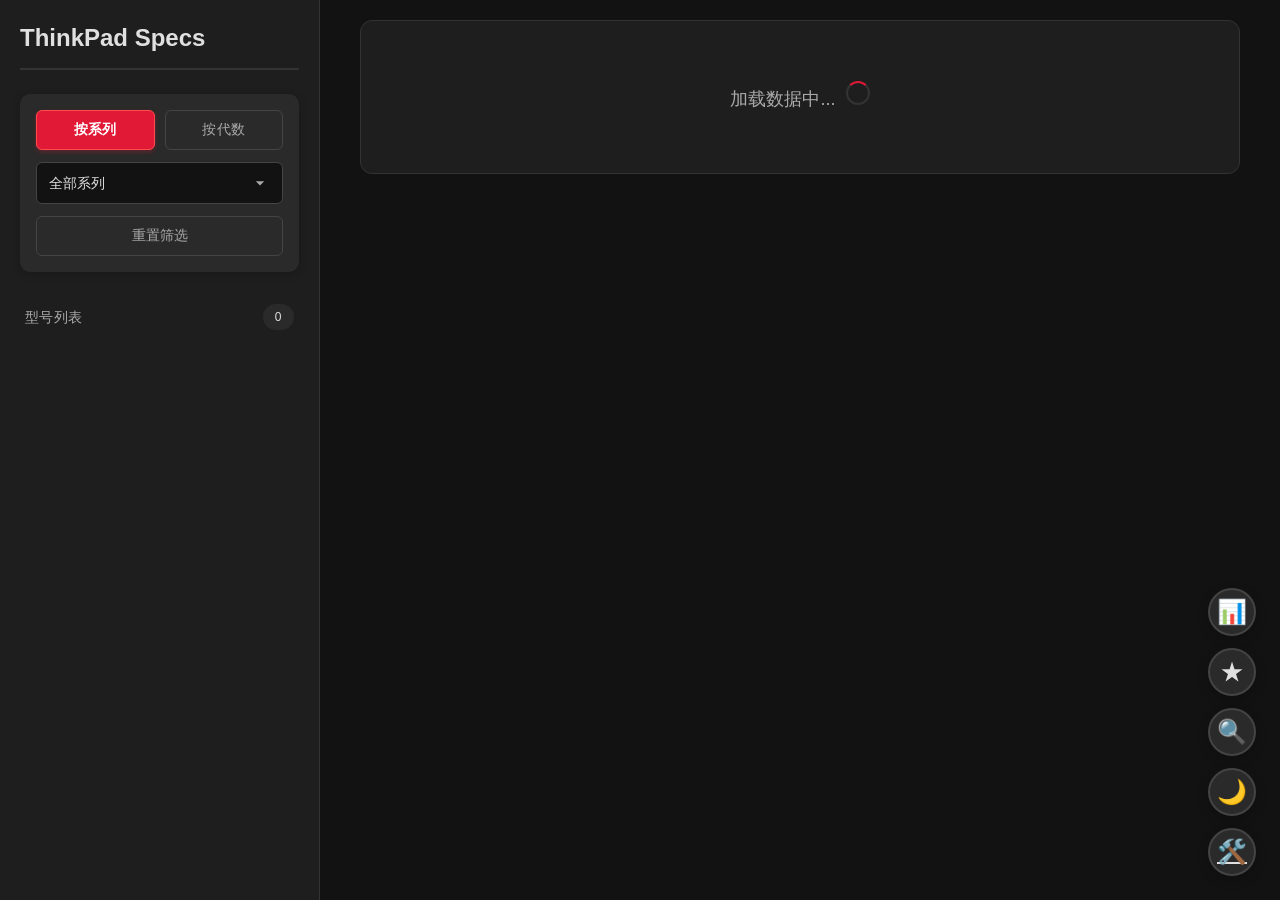
==== commit aa516a59: "index.html的兼容性解决方案" ====
--- a/index.html
+++ b/index.html
@@ -12,8 +12,7 @@
 
     <aside>
         <div class="logo">
-            ThinkPad <span>Specs</span>
-            <!-- 已移除折叠按钮，桌面模式下侧边栏始终可见 -->
+            ThinkPad Specs</span>
         </div>
 
         <!-- 筛选切换区域 -->
@@ -134,12 +133,29 @@
         </div>
     </div>
 
+    <!-- 收藏模态框 -->
+    <div id="favoritesModal" class="modal-overlay">
+        <div class="modal-content favorites-modal-content">
+            <div class="modal-header">
+                <h3>我的收藏</h3>
+                <button class="modal-close" onclick="closeFavoritesModal()">&times;</button>
+            </div>
+            <div class="modal-body">
+                <div id="favoritesModalList" class="favorites-modal-list">
+                    <!-- 动态收藏列表 -->
+                </div>
+            </div>
+        </div>
+    </div>
+
     <!-- 浮动按钮组（右下角） -->
     <div class="float-buttons">
         <button id="expandSidebarBtn" class="float-btn sidebar-expand-btn" title="显示侧边栏">☰</button>
         <button id="compareFloatBtn" class="float-btn" title="选择对比型号">📊</button>
+        <button id="favoritesFloatBtn" class="float-btn" title="我的收藏">★</button>
         <button id="searchFloatBtn" class="float-btn" title="搜索型号">🔍</button>
         <button id="themeToggleFloat" class="float-btn" title="切换深色/浅色模式">🌙</button>
+        <a id="generatorFloatBtn" class="float-btn" title="JSON生成器（但是我没写完）" href="generator.html" target="_blank">🛠️</a>
     </div>
 
     <script>
@@ -152,6 +168,13 @@
         let selectedModels = [];                   // 对比选中的型号对象
         let menuCounter = 0;                        // 用于生成唯一菜单ID
         let currentDeviceParts = null;               // 当前设备所有部件数据
+
+        // 收藏相关
+        let favorites = JSON.parse(localStorage.getItem('thinkpad_favorites')) || [];
+
+        // 秘密提示相关
+        let secretTipsEnabled = false;
+        let lastEnterTime = 0;
 
         // 对比选择模态框中的筛选状态
         let selectFilterType = 'family';
@@ -191,6 +214,11 @@
         const confirmCompareBtn = document.getElementById('confirmCompareBtn');
         const clearSelectedBtn = document.getElementById('clearSelectedBtn');
 
+        // 收藏相关
+        const favoritesFloatBtn = document.getElementById('favoritesFloatBtn');
+        const favoritesModal = document.getElementById('favoritesModal');
+        const favoritesModalList = document.getElementById('favoritesModalList');
+
         // 主题切换
         const themeToggle = document.getElementById('themeToggleFloat');
 
@@ -206,18 +234,15 @@
         function toggleSidebar() {
             body.classList.toggle('sidebar-hidden');
         }
-        // 展开按钮（右下角）点击：切换侧边栏
         if (expandBtn) {
             expandBtn.addEventListener('click', (e) => {
                 e.stopPropagation();
                 toggleSidebar();
             });
         }
-        // 遮罩点击：关闭侧边栏
         if (overlay) {
             overlay.addEventListener('click', closeSidebar);
         }
-        // 响应式：窗口宽度变化时自动隐藏侧边栏（≤900px）
         function handleResponsiveSidebar() {
             if (window.innerWidth <= 900) {
                 body.classList.add('sidebar-hidden');
@@ -472,7 +497,6 @@
             }
         }
 
-        // 清空对比选择
         function clearCompare() {
             selectedModels = [];
             if (compareSelectModal.classList.contains('show')) {
@@ -548,7 +572,19 @@
                 selectFamilySelect.appendChild(opt);
             });
 
-            const gens = [...new Set(masterModelList.map(m => m.model_generation).filter(Boolean))].sort((a,b) => (parseInt(b)||0) - (parseInt(a)||0));
+            const gens = [...new Set(masterModelList.map(m => m.model_generation).filter(Boolean))].sort((a, b) => {
+                const getPriority = (s) => {
+                    if (s.length === 3) return 1;
+                    if (s.length === 4) return 2;
+                    if (s.toLowerCase().startsWith('gen')) return 3;
+                    return 4;
+                };
+                const pa = getPriority(a);
+                const pb = getPriority(b);
+                if (pa !== pb) return pa - pb;
+                return a.localeCompare(b, undefined, { numeric: true, sensitivity: 'base' });
+            });
+
             selectGenerationSelect.innerHTML = '<option value="">全部代数</option>';
             gens.forEach(g => {
                 let opt = document.createElement('option');
@@ -894,13 +930,13 @@
             try {
                 let fileList = [];
                 try {
-                    const indexResp = await fetch('modeldata/index.json');
+                    const indexResp = await fetch('modeldata/index_old.json');
                     if (indexResp.ok) {
                         const indexData = await indexResp.json();
                         fileList = indexData.files || indexData;
-                    } else throw new Error('index.json 不存在');
+                    } else throw new Error('index_old.json 不存在');
                 } catch (e) {
-                    console.warn('未找到 modeldata/index.json，使用默认文件列表');
+                    console.warn('未找到 modeldata/index_old.json，使用默认文件列表');
                     fileList = ['T460.json'];
                 }
                 const allModels = [];
@@ -914,27 +950,95 @@
                         else if (Array.isArray(jsonData)) items = jsonData;
                         else items = [jsonData];
                         items.forEach(laptop => {
-                            if (laptop.model_name) {
-                                allModels.push({ filename: fileName, model_family: laptop.model_family || '未指定系列', model_generation: laptop.model_generation || '未指定代数', ...laptop });
+                            if (!laptop.model_name) return;
+
+                            // 构建基础模型对象，包含文件名、系列、代数以及所有原始字段
+                            const baseModel = {
+                                filename: fileName,
+                                model_family: laptop.model_family || '未指定系列',
+                                model_generation: laptop.model_generation || '未指定代数',
+                                ...laptop
+                            };
+
+                            // 添加原始型号
+                            allModels.push(baseModel);
+
+                            // 如果有有效的 nickname，则添加一个以 nickname 为名称的副本
+                            if (laptop.nickname && typeof laptop.nickname === 'string' && laptop.nickname.trim() !== '') {
+                                // 创建副本，基于 baseModel
+                                const nicknameModel = {
+                                    ...baseModel,
+                                    model_name: laptop.nickname.trim(),
+                                    // 标记为别名，并记录原始名称
+                                    _isNickname: true,
+                                    _originalName: laptop.model_name
+                                };
+
+                                // 如果存在 nickfamily，则覆盖 model_family
+                                if (laptop.nickfamily && typeof laptop.nickfamily === 'string' && laptop.nickfamily.trim() !== '') {
+                                    nicknameModel.model_family = laptop.nickfamily.trim();
+                                }
+
+                                // 移除 addons 字段（新机型不显示 addons）
+                                delete nicknameModel.addons;
+
+                                allModels.push(nicknameModel);
                             }
                         });
-                    } catch (err) { console.error(`加载 ${fileName} 出错:`, err); }
-                }
-                if (allModels.length === 0) { specDisplayEl.innerHTML = '<div class="empty-message">没有找到设备数据</div>'; return; }
+                    } catch (err) {
+                        console.error(`加载 ${fileName} 出错:`, err);
+                    }
+                }
+                if (allModels.length === 0) {
+                    specDisplayEl.innerHTML = '<div class="empty-message">没有找到设备数据</div>';
+                    return;
+                }
                 masterModelList = allModels;
                 populateFilterOptions();
                 applyFilterAndRender();
-            } catch (err) { console.error('致命错误:', err); specDisplayEl.innerHTML = '<div class="empty-message">加载数据失败</div>'; }
+                renderFavoritesList(); // 初始化收藏列表（模态框内）
+            } catch (err) {
+                console.error('致命错误:', err);
+                specDisplayEl.innerHTML = '<div class="empty-message">加载数据失败</div>';
+            }
         }
 
         function populateFilterOptions() {
             const families = [...new Set(masterModelList.map(m => m.model_family).filter(Boolean))].sort();
             familySelect.innerHTML = '<option value="">全部系列</option>';
-            families.forEach(f => { let opt = document.createElement('option'); opt.value = f; opt.textContent = f; familySelect.appendChild(opt); });
-            const gens = [...new Set(masterModelList.map(m => m.model_generation).filter(Boolean))].sort((a,b) => (parseInt(b)||0) - (parseInt(a)||0));
+            families.forEach(f => { 
+                let opt = document.createElement('option'); 
+                opt.value = f; 
+                opt.textContent = f; 
+                familySelect.appendChild(opt); 
+            });
+
+            // 代数排序：先三位，再四位，再 Gen 开头，其余最后
+            const gens = [...new Set(masterModelList.map(m => m.model_generation).filter(Boolean))].sort((a, b) => {
+                const getPriority = (s) => {
+                    if (s.length === 3) return 1;
+                    if (s.length === 4) return 2;
+                    if (s.toLowerCase().startsWith('gen')) return 3;
+                    return 4;
+                };
+                const pa = getPriority(a);
+                const pb = getPriority(b);
+                if (pa !== pb) return pa - pb;
+                return a.localeCompare(b, undefined, { numeric: true, sensitivity: 'base' });
+            });
+
             generationSelect.innerHTML = '<option value="">全部代数</option>';
-            gens.forEach(g => { let opt = document.createElement('option'); opt.value = g; opt.textContent = g; generationSelect.appendChild(opt); });
-            familySelect.value = ''; generationSelect.value = ''; currentFamilyValue = ''; currentGenValue = '';
+            gens.forEach(g => { 
+                let opt = document.createElement('option'); 
+                opt.value = g; 
+                opt.textContent = g; 
+                generationSelect.appendChild(opt); 
+            });
+
+            familySelect.value = ''; 
+            generationSelect.value = ''; 
+            currentFamilyValue = ''; 
+            currentGenValue = '';
         }
 
         function setFilterType(type) {
@@ -991,7 +1095,7 @@
 
         // ---------- 部件卡片渲染（根据屏幕宽度决定初始折叠状态）----------
         function renderPartCard(parts, title, type) {
-            const isMobile = window.innerWidth <= 900; // 判断是否为移动端
+            const isMobile = window.innerWidth <= 900;
             const foldedClass = isMobile ? 'folded' : '';
             const icon = isMobile ? '▶' : '▼';
 
@@ -1025,7 +1129,6 @@
                         arkMenuItem = `<div class="card-menu-item" onclick="window.open('${encodeURI(cpuData.ark)}', '_blank', 'width=1200,height=800,scrollbars=yes,resizable=yes'); document.getElementById('${menuId}').classList.add('hidden'); event.stopPropagation();">查看 ARK</div>`;
                     }
                 }
-                // 图标支持：CPU 和显卡
                 let iconHtml = '';
                 if (part.type === 'cpu' || part.type === 'graphics') {
                     const partData = part.data.thinkpad_database?.[0] || part.data;
@@ -1034,8 +1137,9 @@
                         if (part.type === 'cpu') iconFolder = 'CPU/cpu_icon';
                         else if (part.type === 'graphics') iconFolder = 'Graphics/Graphics_icons';
                         const iconBase = `modeldata/${iconFolder}/${encodeURIComponent(partData.iconfamily)}`;
-                        iconHtml = `<img src="${iconBase}.jpg" class="cpu-icon-bg" alt="" 
-                            onerror="this.onerror=null; this.src='${iconBase}.png'; this.onerror=function(){ this.style.display='none'; };">`;
+                        iconHtml = `<img src="${iconBase}.webp" class="cpu-icon-bg" alt="" 
+                            onerror="this.onerror=null; this.src='${iconBase}.jpg'; this.onerror=function(){ this.src='${iconBase}.png'; this.onerror=function(){ this.style.display='none'; }; };">`;
+                            
                     }
                 }
                 const menuItems = (fruMenuItem + arkMenuItem).trim();
@@ -1068,341 +1172,495 @@
             `;
         }
 
+        // ---------- 收藏相关函数 ----------
+        function isFavorite(modelName) {
+            return favorites.includes(modelName);
+        }
+
+        function toggleFavorite(modelName) {
+            const index = favorites.indexOf(modelName);
+            if (index === -1) {
+                favorites.push(modelName);
+            } else {
+                favorites.splice(index, 1);
+            }
+            localStorage.setItem('thinkpad_favorites', JSON.stringify(favorites));
+            renderFavoritesList();
+            updateFavoriteButton(modelName);
+        }
+
+        function updateFavoriteButton(modelName) {
+            const btn = document.querySelector('.favorite-toggle-btn');
+            if (btn && btn.dataset.model === modelName) {
+                btn.textContent = isFavorite(modelName) ? '★ 取消收藏' : '☆ 收藏';
+            }
+        }
+
+        function renderFavoritesList() {
+            if (!favoritesModalList) return;
+            
+            const favoriteModels = masterModelList.filter(m => favorites.includes(m.model_name));
+            
+            if (favoriteModels.length === 0) {
+                favoritesModalList.innerHTML = '<div class="favorites-empty">暂无收藏型号</div>';
+                return;
+            }
+            
+            let html = '';
+            favoriteModels.forEach(model => {
+                html += `
+                    <div class="favorite-item" data-model="${model.model_name}">
+                        <span class="favorite-name" onclick="selectFavoriteModel('${model.model_name}'); closeFavoritesModal();">${model.model_name}</span>
+                        <button class="favorite-remove" onclick="removeFromFavorites('${model.model_name}')" title="取消收藏">✕</button>
+                    </div>
+                `;
+            });
+            favoritesModalList.innerHTML = html;
+        }
+
+        window.selectFavoriteModel = function(modelName) {
+            const model = masterModelList.find(m => m.model_name === modelName);
+            if (model) {
+                document.querySelectorAll('.nav-item').forEach(n => n.classList.remove('active'));
+                const targetItem = Array.from(document.querySelectorAll('.nav-item')).find(item => item.dataset.modelId === modelName);
+                if (targetItem) targetItem.classList.add('active');
+                renderSpecs(model);
+            }
+        };
+
+        window.removeFromFavorites = function(modelName) {
+            toggleFavorite(modelName);
+            const activeItem = document.querySelector('.nav-item.active');
+            if (activeItem && activeItem.dataset.modelId === modelName) {
+                updateFavoriteButton(modelName);
+            }
+        };
+
+        // 收藏模态框控制
+        window.closeFavoritesModal = function() {
+            favoritesModal.classList.remove('show');
+        };
+
+        function openFavoritesModal() {
+            renderFavoritesList();
+            favoritesModal.classList.add('show');
+        }
+
+        // ---------- 切换型号的全局函数 ----------
+        window.switchToModel = function(modelName) {
+            const targetModel = masterModelList.find(m => m.model_name === modelName);
+            if (targetModel) {
+                document.querySelectorAll('.nav-item').forEach(n => n.classList.remove('active'));
+                const targetItem = Array.from(document.querySelectorAll('.nav-item')).find(item => item.dataset.modelId === modelName);
+                if (targetItem) targetItem.classList.add('active');
+                renderSpecs(targetModel);
+            }
+        };
+
         // ---------- 渲染详情 ----------
-async function renderSpecs(data) {
-    if (!data) return;
-
-    specDisplayEl.innerHTML = '<div class="loading">加载规格数据中...</div>';
-
-    try {
-        const parts = await loadDeviceParts(data);
-        currentDeviceParts = parts;
-
-        const physicalMaterial = data.physical?.case_material || data.case_material || '未知';
-        const isMobile = window.innerWidth <= 900; // 判断移动端
-        const foldedClass = isMobile ? 'folded' : '';
-        const icon = isMobile ? '▶' : '▼';
-
-        // 内部型号徽章
-        let modelCodeHtml = '';
-        if (data.model_code) {
-            const codeStr = Array.isArray(data.model_code)
-                ? data.model_code.join(' / ')
-                : data.model_code;
-            modelCodeHtml = `<span class="model-code-badge">${codeStr}</span>`;
-        }
-
-        // 辅助函数：获取第一个有效 URL
-        function getFirstUrl(urlField) {
-            if (!urlField) return null;
-            if (Array.isArray(urlField)) {
-                return urlField.length > 0 ? urlField[0] : null;
-            }
-            return urlField;
-        }
-        const psrefUrl = getFirstUrl(data.PSREF_link);
-        const userGuideUrl = getFirstUrl(data.user_guide_link);
-        const hmmUrl = getFirstUrl(data.HMM_link);
-
-        // 辅助函数：格式化附加信息
-        function formatAddOnTips(tips) {
-            if (!tips) return null;
-            if (Array.isArray(tips)) {
-                if (tips.length === 0) return null;
-                return tips.map(item => {
-                    if (typeof item === 'object') {
-                        return Object.entries(item).map(([k, v]) => `${k}: ${v}`).join('<br>');
-                    }
-                    return item;
-                }).join('<br>');
-            } else if (typeof tips === 'object') {
-                return Object.entries(tips).map(([k, v]) => `${k}: ${v}`).join('<br>');
-            } else {
-                return String(tips);
-            }
-        }
-
-        // 内存卡片（动态折叠）
-        const memoryCard = `
-            <div class="part-card foldable-card ${foldedClass}">
-                <div class="part-card-header" onclick="toggleCard(this)">
-                    <span class="card-title-text">内存</span>
-                    <span class="fold-icon">${icon}</span>
-                </div>
-                <div class="part-card-body">
-                    <div class="part-item">
-                        <div class="part-info">
-                            ${data.memory?.max_capacity ? `容量: ${data.memory.max_capacity}<br>` : ''}
-                            ${data.memory?.type ? `类型: ${data.memory.type}<br>` : ''}
-                            ${data.memory?.slots ? `插槽: ${data.memory.slots}<br>` : ''}
-                            ${data.memory?.features ? `特性: ${data.memory.features}` : ''}
-                            ${!data.memory ? '无内存信息' : ''}
-                        </div>
-                    </div>
-                </div>
-            </div>
-        `;
-
-        // 存储卡片（动态折叠）
-        const storageCard = (() => {
-            if (!data.storage) {
-                return `
+        async function renderSpecs(data) {
+            if (!data) return;
+
+            specDisplayEl.innerHTML = '<div class="loading">加载规格数据中...</div>';
+
+            try {
+                const parts = await loadDeviceParts(data);
+                currentDeviceParts = parts;
+
+                const physicalMaterial = data.physical?.case_material || data.case_material || '未知';
+                const isMobile = window.innerWidth <= 900;
+                const foldedClass = isMobile ? 'folded' : '';
+                const icon = isMobile ? '▶' : '▼';
+
+                // 内部型号徽章
+                let modelCodeHtml = '';
+                const modelCodeField = data._isNickname ? data.addon_model_code : data.model_code;
+                if (modelCodeField) {
+                    const codeStr = Array.isArray(modelCodeField)
+                        ? modelCodeField.join(' / ')
+                        : modelCodeField;
+                    modelCodeHtml = `<span class="model-code-badge">${codeStr}</span>`;
+                }
+
+                // 查找对应型号（原始 ↔ 别名）
+                const counterpart = (() => {
+                    if (data._isNickname) {
+                        return masterModelList.find(m => m.model_name === data._originalName && !m._isNickname);
+                    } else {
+                        return masterModelList.find(m => m._isNickname && m._originalName === data.model_name);
+                    }
+                })();
+                const switchButtonHtml = counterpart
+                    ? `<button class="switch-model-btn" onclick="switchToModel('${counterpart.model_name}')">${data._isNickname ? '切换到原始型号' : '切换到别名'}</button>`
+                    : '';
+
+                // 收藏按钮
+                const isFav = isFavorite(data.model_name);
+                const favoriteBtnHtml = `<button class="favorite-toggle-btn" data-model="${data.model_name}" onclick="toggleFavorite('${data.model_name}')">${isFav ? '★ 取消收藏' : '☆ 收藏'}</button>`;
+
+                // 辅助函数：获取第一个有效 URL
+                function getFirstUrl(urlField) {
+                    if (!urlField) return null;
+                    if (Array.isArray(urlField)) {
+                        return urlField.length > 0 ? urlField[0] : null;
+                    }
+                    return urlField;
+                }
+                const psrefUrl = getFirstUrl(data.PSREF_link);
+                const userGuideUrl = getFirstUrl(data.user_guide_link);
+                const hmmUrl = getFirstUrl(data.HMM_link);
+
+                // 辅助函数：格式化附加信息
+                function formatAddOnTips(tips) {
+                    if (!tips) return null;
+                    if (Array.isArray(tips)) {
+                        if (tips.length === 0) return null;
+                        return tips.map(item => {
+                            if (typeof item === 'object') {
+                                return Object.entries(item).map(([k, v]) => `${k}: ${v}`).join('<br>');
+                            }
+                            return item;
+                        }).join('<br>');
+                    } else if (typeof tips === 'object') {
+                        return Object.entries(tips).map(([k, v]) => `${k}: ${v}`).join('<br>');
+                    } else {
+                        return String(tips);
+                    }
+                }
+
+                // 内存卡片
+                const memoryCard = `
                     <div class="part-card foldable-card ${foldedClass}">
                         <div class="part-card-header" onclick="toggleCard(this)">
-                            <span class="card-title-text">存储</span>
-                            <span class="fold-icon">${icon}</span>
-                        </div>
-                        <div class="part-card-body">
-                            <div class="part-item">无存储信息</div>
-                        </div>
-                    </div>
-                `;
-            }
-            const fieldLabels = {
-                ssd_sata: 'SATA SSD',
-                ssd_pcie: 'PCIe SSD',
-                hdd: '2.5" HDD',
-                sshd: 'SSHD',
-                optical: '光驱'
-            };
-            const items = [];
-            for (const [key, value] of Object.entries(data.storage)) {
-                if (value && typeof value === 'string' && value.trim() !== '') {
-                    const title = fieldLabels[key] || key.replace(/_/g, ' ').replace(/\b\w/g, l => l.toUpperCase());
-                    const content = value.replace(/"/g, '&quot;');
-                    items.push(`
-                        <div class="part-item">
-                            <div class="part-info">
-                                <div class="part-title">${title}</div>
-                                <div>${content}</div>
-                            </div>
-                        </div>
-                    `);
-                }
-            }
-            if (items.length === 0) {
-                return `
-                    <div class="part-card foldable-card ${foldedClass}">
-                        <div class="part-card-header" onclick="toggleCard(this)">
-                            <span class="card-title-text">存储</span>
-                            <span class="fold-icon">${icon}</span>
-                        </div>
-                        <div class="part-card-body">
-                            <div class="part-item">无详细存储信息</div>
-                        </div>
-                    </div>
-                `;
-            }
-            return `
-                <div class="part-card foldable-card storage-card ${foldedClass}">
-                    <div class="part-card-header" onclick="toggleCard(this)">
-                        <span class="card-title-text">存储</span>
-                        <span class="fold-icon">${icon}</span>
-                    </div>
-                    <div class="part-card-body">
-                        ${items.join('')}
-                    </div>
-                </div>
-            `;
-        })();
-
-        // 电池卡片（动态折叠）
-        const batteryCard = `
-            <div class="part-card foldable-card ${foldedClass}">
-                <div class="part-card-header" onclick="toggleCard(this)">
-                    <span class="card-title-text">电池与续航</span>
-                    <span class="fold-icon">${icon}</span>
-                </div>
-                <div class="part-card-body">
-                    ${(() => {
-                        const batteries = data.Battary || data.battery || [];
-                        if (batteries.length === 0) {
-                            return '<div class="part-item"><div class="part-info">无电池信息</div></div>';
-                        }
-                        return batteries.map(b => {
-                            const type = b.type || '电池';
-                            const capacity = b.capacity || b.cap || '';
-                            const tech = b.tech || b.technology || '';
-                            const form = b.form || '';
-                            let info = `${type}: ${capacity}`;
-                            if (tech) info += ` (${tech})`;
-                            if (form) info += ` - ${form}`;
-                            return `<div class="part-item"><div class="part-info">${info}</div></div>`;
-                        }).join('');
-                    })()}
-                </div>
-            </div>
-        `;
-
-        // 触摸与笔卡片（动态折叠）
-        let touchPenHtml = '';
-        if (data.touch || data.pen) {
-            const items = [];
-            if (data.touch) {
-                const touchText = Array.isArray(data.touch) ? data.touch.join('、') : data.touch;
-                items.push(`<div class="part-item"><div class="part-info">触摸: ${touchText}</div></div>`);
-            }
-            if (data.pen) {
-                const penText = Array.isArray(data.pen) ? data.pen.join('、') : data.pen;
-                items.push(`<div class="part-item"><div class="part-info">笔: ${penText}</div></div>`);
-            }
-            touchPenHtml = `
-                <div class="part-card foldable-card ${foldedClass}">
-                    <div class="part-card-header" onclick="toggleCard(this)">
-                        <span class="card-title-text">触摸与笔</span>
-                        <span class="fold-icon">${icon}</span>
-                    </div>
-                    <div class="part-card-body">
-                        ${items.join('')}
-                    </div>
-                </div>
-            `;
-        }
-
-        // 显卡卡片（已通过 renderPartCard 生成，不需要修改）
-        let graphicsCardHtml = '';
-        if (parts.graphics?.length > 0) {
-            graphicsCardHtml = renderPartCard(parts.graphics, '显卡', 'graphics');
-        }
-
-        // 显示输出卡片（动态折叠）
-        let outputInterfaceCardHtml = '';
-        if (data.Display && (data.Display.max_resolution || data.Display.multi_display)) {
-            const interfaceLines = [];
-            if (data.Display.max_resolution && typeof data.Display.max_resolution === 'object') {
-                for (const [port, res] of Object.entries(data.Display.max_resolution)) {
-                    if (res && typeof res === 'string') {
-                        const portName = port.replace(/_/g, ' ');
-                        interfaceLines.push(`<div><span class="field-name">${portName}:</span> <span class="field-value">${res}</span></div>`);
-                    }
-                }
-            }
-            if (data.Display.multi_display) {
-                interfaceLines.push(`<div><span class="field-name">多屏支持:</span> <span class="field-value">${data.Display.multi_display}</span></div>`);
-            }
-            if (interfaceLines.length > 0) {
-                outputInterfaceCardHtml = `
-                    <div class="part-card foldable-card ${foldedClass}">
-                        <div class="part-card-header" onclick="toggleCard(this)">
-                            <span class="card-title-text">显示输出</span>
+                            <span class="card-title-text">内存</span>
                             <span class="fold-icon">${icon}</span>
                         </div>
                         <div class="part-card-body">
                             <div class="part-item">
                                 <div class="part-info">
-                                    ${interfaceLines.join('')}
+                                    ${data.memory?.max_capacity ? `容量: ${data.memory.max_capacity}<br>` : ''}
+                                    ${data.memory?.type ? `类型: ${data.memory.type}<br>` : ''}
+                                    ${data.memory?.slots ? `插槽: ${data.memory.slots}<br>` : ''}
+                                    ${data.memory?.features ? `特性: ${data.memory.features}` : ''}
+                                    ${!data.memory ? '无内存信息' : ''}
                                 </div>
                             </div>
                         </div>
                     </div>
                 `;
-            }
-        }
-
-        // 物理接口与多媒体表格行
-        const portsRows = `
-            <tr><th>接口</th><td>${Array.isArray(data.ports) ? data.ports.join('、') : data.ports || '无'}</td></tr>
-            <tr><th>摄像头</th><td>${Array.isArray(data.camera) ? data.camera.join('、') : data.camera || '无'}</td></tr>
-            <tr><th>音频</th><td>${Array.isArray(data.audio) ? data.audio.join('<br>') : data.audio || 'N/A'}</td></tr>
-            <tr><th>键盘</th><td>${Array.isArray(data.keyboard) ? data.keyboard.join('<br>') : data.keyboard || 'N/A'}</td></tr>
-            ${data['color calibration'] ? `
-            <tr><th>校色仪</th><td>${Array.isArray(data['color calibration']) ? data['color calibration'].join('、') : data['color calibration']}</td></tr>
-            ` : ''}
-        `;
-
-        // 附加信息行
-        const addOnTipsHtml = formatAddOnTips(data.add_on_tips);
-        const addOnTipsRow = addOnTipsHtml ? `<tr><th>附加信息</th><td>${addOnTipsHtml}</td></tr>` : '';
-
-        // 其他卡片表格行
-        const otherRows = `
-            <tr><th>尺寸</th><td>${data.physical?.dimensions || 'N/A'}</td></tr>
-            <tr><th>重量</th><td>${data.physical?.weight || 'N/A'}</td></tr>
-            <tr><th>材质</th><td>${physicalMaterial}</td></tr>
-            <tr><th>安全特性</th><td>${Array.isArray(data.security) ? data.security.join('<br>') : data.security || 'N/A'}</td></tr>
-            <tr><th>预装系统</th><td>${Array.isArray(data.system) ? data.system.join('<br>') : data.system || 'N/A'}</td></tr>
-            ${data.ACadapter ? `
-            <tr><th>电源适配器</th><td>${Array.isArray(data.ACadapter) ? data.ACadapter.join('、') : data.ACadapter}</td></tr>
-            ` : ''}
-            ${addOnTipsRow}
-        `;
-
-        // 物理接口与多媒体卡片（动态折叠）
-        const portsCard = `
-            <div class="part-card foldable-card ${foldedClass}">
-                <div class="part-card-header" onclick="toggleCard(this)">
-                    <span class="card-title-text">物理接口与多媒体</span>
-                    <span class="fold-icon">${icon}</span>
-                </div>
-                <div class="part-card-body">
-                    <table>
-                        ${portsRows}
-                    </table>
-                </div>
-            </div>
-        `;
-
-        // 其他卡片（动态折叠）
-        const otherCard = `
-            <div class="part-card foldable-card ${foldedClass}">
-                <div class="part-card-header" onclick="toggleCard(this)">
-                    <span class="card-title-text">其他</span>
-                    <span class="fold-icon">${icon}</span>
-                </div>
-                <div class="part-card-body">
-                    <table>
-                        ${otherRows}
-                    </table>
-                </div>
-            </div>
-        `;
-
-        // 附加信息（标题下方的小字）
-        const addonsHtml = data.addons ? `<p class="addons-note">${data.addons}</p>` : '';
-
-        // 底部按钮
-        const buttonsHtml = `
-            <div class="footer-buttons">
-                ${psrefUrl ? `<a href="${psrefUrl}" class="footer-btn" onclick="window.open('${psrefUrl}', '_blank', 'width=1200,height=800,scrollbars=yes,resizable=yes'); return false;">PSREF网站</a>` : ''}
-                ${userGuideUrl ? `<a href="${userGuideUrl}" class="footer-btn" onclick="window.open('${userGuideUrl}', '_blank', 'width=1200,height=800,scrollbars=yes,resizable=yes'); return false;">用户手册</a>` : ''}
-                ${hmmUrl ? `<a href="${hmmUrl}" class="footer-btn" onclick="window.open('${hmmUrl}', '_blank', 'width=1200,height=800,scrollbars=yes,resizable=yes'); return false;">硬件维护指南</a>` : ''}
-            </div>
-        `;
-
-        // 最终渲染
-        specDisplayEl.innerHTML = `
-            <div class="header">
-                <div style="display: flex; align-items: center; gap: 10px; flex-wrap: wrap; margin-bottom: 4px;">
-                    <h1 style="margin:0;">${data.model_name || '未知型号'}</h1>
-                    ${modelCodeHtml}
-                </div>
-                <p>更新日期: ${data.update_date || 'N/A'}</p>
-                ${addonsHtml}
-            </div>
-
-            ${renderPartCard(parts.cpu, '处理器 (CPU)', 'cpu')}
-            ${graphicsCardHtml}
-            ${outputInterfaceCardHtml}
-            ${memoryCard}
-            ${renderPartCard(parts.display, '显示屏', 'display')}
-            ${touchPenHtml}
-            ${storageCard}
-            ${batteryCard}
-            ${renderPartCard(parts.ethernet, '有线网卡', 'ethernet')}
-            ${renderPartCard(parts.wlan, '无线网卡', 'wlan')}
-            ${renderPartCard(parts.wwan, 'WWAN', 'wwan')}
-            ${renderPartCard(parts.dock, '扩展坞支持', 'dock')}
-
-            ${portsCard}
-            ${otherCard}
-
-            ${buttonsHtml}
-        `;
-    } catch (error) {
-        console.error('渲染规格时出错:', error);
-        specDisplayEl.innerHTML = '<div class="empty-message">加载规格数据失败</div>';
-    }
-}
+
+                // 存储卡片
+                const storageCard = (() => {
+                    if (!data.storage) {
+                        return `
+                            <div class="part-card foldable-card ${foldedClass}">
+                                <div class="part-card-header" onclick="toggleCard(this)">
+                                    <span class="card-title-text">存储</span>
+                                    <span class="fold-icon">${icon}</span>
+                                </div>
+                                <div class="part-card-body">
+                                    <div class="part-item">无存储信息</div>
+                                </div>
+                            </div>
+                        `;
+                    }
+                    const fieldLabels = {
+                        ssd_sata: 'SATA SSD',
+                        ssd_pcie: 'PCIe SSD',
+                        hdd: '2.5" HDD',
+                        sshd: 'SSHD',
+                        optical: '光驱',
+                        emmc: 'EMMC'
+                    };
+                    const items = [];
+                    for (const [key, value] of Object.entries(data.storage)) {
+                        if (value && typeof value === 'string') {
+                            const trimmed = value.trim();
+                            if (trimmed !== '' && !/^(Not supported)$/i.test(trimmed)) {
+                                const title = fieldLabels[key] || key.replace(/_/g, ' ').replace(/\b\w/g, l => l.toUpperCase());
+                                const content = trimmed.replace(/"/g, '&quot;');
+                                items.push(`
+                                    <div class="part-item">
+                                        <div class="part-info">
+                                            <div class="part-title">${title}</div>
+                                            <div>${content}</div>
+                                        </div>
+                                    </div>
+                                `);
+                            }
+                        }
+                    }
+                    if (items.length === 0) {
+                        return `
+                            <div class="part-card foldable-card ${foldedClass}">
+                                <div class="part-card-header" onclick="toggleCard(this)">
+                                    <span class="card-title-text">存储</span>
+                                    <span class="fold-icon">${icon}</span>
+                                </div>
+                                <div class="part-card-body">
+                                    <div class="part-item">无详细存储信息</div>
+                                </div>
+                            </div>
+                        `;
+                    }
+                    return `
+                        <div class="part-card foldable-card storage-card ${foldedClass}">
+                            <div class="part-card-header" onclick="toggleCard(this)">
+                                <span class="card-title-text">存储</span>
+                                <span class="fold-icon">${icon}</span>
+                            </div>
+                            <div class="part-card-body">
+                                ${items.join('')}
+                            </div>
+                        </div>
+                    `;
+                })();
+
+                // 电池卡片
+                const batteryCard = `
+                    <div class="part-card foldable-card ${foldedClass}">
+                        <div class="part-card-header" onclick="toggleCard(this)">
+                            <span class="card-title-text">电池与续航</span>
+                            <span class="fold-icon">${icon}</span>
+                        </div>
+                        <div class="part-card-body">
+                            ${(() => {
+                                const batteries = data.Battary || data.battery || [];
+                                if (batteries.length === 0) {
+                                    return '<div class="part-item"><div class="part-info">无电池信息</div></div>';
+                                }
+                                return batteries.map(b => {
+                                    const type = b.type || '电池';
+                                    const capacity = b.capacity || b.cap || '';
+                                    const tech = b.tech || b.technology || '';
+                                    const form = b.form || '';
+                                    let info = `${type}: ${capacity}`;
+                                    if (tech) info += ` (${tech})`;
+                                    if (form) info += ` - ${form}`;
+                                    return `<div class="part-item"><div class="part-info">${info}</div></div>`;
+                                }).join('');
+                            })()}
+                        </div>
+                    </div>
+                `;
+
+                // 触摸与笔卡片
+                let touchPenHtml = '';
+                if (data.touch || data.pen) {
+                    const items = [];
+                    if (data.touch) {
+                        const touchText = Array.isArray(data.touch) ? data.touch.join('、') : data.touch;
+                        items.push(`<div class="part-item"><div class="part-info">触摸: ${touchText}</div></div>`);
+                    }
+                    if (data.pen) {
+                        const penText = Array.isArray(data.pen) ? data.pen.join('、') : data.pen;
+                        items.push(`<div class="part-item"><div class="part-info">笔: ${penText}</div></div>`);
+                    }
+                    touchPenHtml = `
+                        <div class="part-card foldable-card ${foldedClass}">
+                            <div class="part-card-header" onclick="toggleCard(this)">
+                                <span class="card-title-text">触摸与笔</span>
+                                <span class="fold-icon">${icon}</span>
+                            </div>
+                            <div class="part-card-body">
+                                ${items.join('')}
+                            </div>
+                        </div>
+                    `;
+                }
+
+                // 显卡卡片
+                let graphicsCardHtml = '';
+                if (parts.graphics?.length > 0) {
+                    graphicsCardHtml = renderPartCard(parts.graphics, '显卡', 'graphics');
+                }
+
+                // 显示输出卡片
+                let outputInterfaceCardHtml = '';
+                if (data.Display && (data.Display.max_resolution || data.Display.multi_display)) {
+                    const interfaceLines = [];
+                    if (data.Display.max_resolution && typeof data.Display.max_resolution === 'object') {
+                        for (const [port, res] of Object.entries(data.Display.max_resolution)) {
+                            if (res && typeof res === 'string') {
+                                const portName = port.replace(/_/g, ' ');
+                                if (portName.toLowerCase().includes('hdmi')) {
+                                    interfaceLines.push(`<div><span class="field-name">HDMI:</span> <span class="field-value">${res}</span></div>`);
+                                } else if (portName.toLowerCase().includes('dp')) {
+                                    interfaceLines.push(`<div><span class="field-name">DisplayPort:</span> <span class="field-value">${res}</span></div>`);
+                                } else if (portName.toLowerCase().includes('minidp')) {
+                                    interfaceLines.push(`<div><span class="field-name">Mini DisplayPort:</span> <span class="field-value">${res}</span></div>`);
+                                } else if (portName.toLowerCase().includes('usb_c_tbt') || portName.toLowerCase().includes('usb'))  {
+                                    interfaceLines.push(`<div><span class="field-name">USB-C/雷电:</span> <span class="field-value">${res}</span></div>`);
+                                } else if (portName.toLowerCase().includes('thunderbolt')) {
+                                    interfaceLines.push(`<div><span class="field-name">雷电:</span> <span class="field-value">${res}</span></div>`);
+                                } else {
+                                    interfaceLines.push(`<div><span class="field-name">${portName}:</span> <span class="field-value">${res}</span></div>`);
+                                }
+                            }
+                        }
+                    }
+                    if (data.Display.multi_display) {
+                        interfaceLines.push(`<div><span class="field-name">多屏支持:</span> <span class="field-value">${data.Display.multi_display}</span></div>`);
+                    }
+                    
+                    if (interfaceLines.length > 0) {
+                        outputInterfaceCardHtml = `
+                            <div class="part-card foldable-card ${foldedClass}">
+                                <div class="part-card-header" onclick="toggleCard(this)">
+                                    <span class="card-title-text">显示输出</span>
+                                    <span class="fold-icon">${icon}</span>
+                                </div>
+                                <div class="part-card-body">
+                                    <div class="part-item">
+                                        <div class="part-info">
+                                            ${interfaceLines.join('')}
+                                        </div>
+                                    </div>
+                                </div>
+                            </div>
+                        `;
+                    }
+                }
+
+                // 物理接口与多媒体表格行
+                const portsRows = `
+                    <tr><th>接口</th><td>${Array.isArray(data.ports) ? data.ports.join('、') : data.ports || '无'}</td></tr>
+                    <tr><th>摄像头</th><td>${Array.isArray(data.camera) ? data.camera.join('、') : data.camera || '无'}</td></tr>
+                    <tr><th>音频</th><td>${Array.isArray(data.audio) ? data.audio.join('<br>') : data.audio || 'N/A'}</td></tr>
+                    <tr><th>键盘和UltraNav</th><td>${Array.isArray(data.keyboard) ? data.keyboard.join('<br>') : data.keyboard || 'N/A'}</td></tr>
+                    ${data['color calibration'] ? `
+                    <tr><th>校色仪</th><td>${Array.isArray(data['color calibration']) ? data['color calibration'].join('、') : data['color calibration']}</td></tr>
+                    ` : ''}
+                `;
+
+                // 附加信息行
+                const addOnTipsHtml = formatAddOnTips(data.add_on_tips);
+                const addOnTipsRow = addOnTipsHtml ? `<tr><th>附加信息</th><td>${addOnTipsHtml}</td></tr>` : '';
+
+                // 其他卡片表格行（含秘密提示）
+                const otherRows = `
+                    <tr><th>尺寸</th><td>${data.physical?.dimensions || 'N/A'}</td></tr>
+                    <tr><th>重量</th><td>${data.physical?.weight || 'N/A'}</td></tr>
+                    <tr><th>材质</th><td>${physicalMaterial}</td></tr>
+                    <tr><th>安全特性</th><td>${Array.isArray(data.security) ? data.security.join('<br>') : data.security || 'N/A'}</td></tr>
+                    <tr><th>预装系统</th><td>${Array.isArray(data.system) ? data.system.join('<br>') : data.system || 'N/A'}</td></tr>
+                    ${data.ACadapter ? `
+                    <tr><th>电源适配器</th><td>${Array.isArray(data.ACadapter) ? data.ACadapter.join('、') : data.ACadapter}</td></tr>
+                    ` : ''}
+                    ${addOnTipsRow}
+                    ${secretTipsEnabled && data.secret_tips ? `<tr><th>秘密提示</th><td>${data.secret_tips}</td></tr>` : ''}
+                `;
+
+                // 物理接口与多媒体卡片
+                const portsCard = `
+                    <div class="part-card foldable-card ${foldedClass}">
+                        <div class="part-card-header" onclick="toggleCard(this)">
+                            <span class="card-title-text">物理接口与多媒体</span>
+                            <span class="fold-icon">${icon}</span>
+                        </div>
+                        <div class="part-card-body">
+                            <table>
+                                ${portsRows}
+                            </table>
+                        </div>
+                    </div>
+                `;
+
+                // 其他卡片
+                const otherCard = `
+                    <div class="part-card foldable-card ${foldedClass}">
+                        <div class="part-card-header" onclick="toggleCard(this)">
+                            <span class="card-title-text">其他</span>
+                            <span class="fold-icon">${icon}</span>
+                        </div>
+                        <div class="part-card-body">
+                            <table>
+                                ${otherRows}
+                            </table>
+                        </div>
+                    </div>
+                `;
+
+                // 附加信息（标题下方的小字）
+                const addonsHtml = data.addons ? `<p class="addons-note">${data.addons}</p>` : '';
+
+                // 底部按钮（已移除导出PDF按钮）
+                const buttonsHtml = `
+                    <div class="footer-buttons">
+                        ${psrefUrl ? `<a href="${psrefUrl}" class="footer-btn" onclick="window.open('${psrefUrl}', '_blank', 'width=1200,height=800,scrollbars=yes,resizable=yes'); return false;">PSREF网站</a>` : ''}
+                        ${userGuideUrl ? `<a href="${userGuideUrl}" class="footer-btn" onclick="window.open('${userGuideUrl}', '_blank', 'width=1200,height=800,scrollbars=yes,resizable=yes'); return false;">用户手册</a>` : ''}
+                        ${hmmUrl ? `<a href="${hmmUrl}" class="footer-btn" onclick="window.open('${hmmUrl}', '_blank', 'width=1200,height=800,scrollbars=yes,resizable=yes'); return false;">硬件维护指南</a>` : ''}
+                    </div>
+                `;
+
+                // 构建标题 HTML（包含切换按钮和收藏按钮）
+                const headerHtml = `
+                    <div style="display: flex; align-items: center; gap: 10px; flex-wrap: wrap; margin-bottom: 4px;">
+                        <h1 style="margin:0;">${data.model_name || '未知型号'}</h1>
+                        ${modelCodeHtml}
+                        ${switchButtonHtml}
+                        ${favoriteBtnHtml}
+                    </div>
+                `;
+
+                // 最终渲染
+                specDisplayEl.innerHTML = `
+                    <div class="header">
+                        ${headerHtml}
+                        <p>更新日期: ${data.update_date || 'N/A'}</p>
+                        ${addonsHtml}
+                    </div>
+
+                    ${renderPartCard(parts.cpu, '处理器 (CPU)', 'cpu')}
+                    ${graphicsCardHtml}
+                    ${outputInterfaceCardHtml}
+                    ${memoryCard}
+                    ${renderPartCard(parts.display, '显示屏', 'display')}
+                    ${touchPenHtml}
+                    ${storageCard}
+                    ${batteryCard}
+                    ${renderPartCard(parts.ethernet, '有线网卡', 'ethernet')}
+                    ${renderPartCard(parts.wlan, '无线网卡', 'wlan')}
+                    ${renderPartCard(parts.wwan, 'WWAN', 'wwan')}
+                    ${renderPartCard(parts.dock, '扩展坞支持', 'dock')}
+
+                    ${portsCard}
+                    ${otherCard}
+
+                    ${buttonsHtml}
+                `;
+            } catch (error) {
+                console.error('渲染规格时出错:', error);
+                specDisplayEl.innerHTML = '<div class="empty-message">加载规格数据失败</div>';
+            }
+        }
+
+        // ---------- 秘密提示功能（搜索框双击回车）----------
+        searchModalInput.addEventListener('keydown', (e) => {
+            if (e.key === 'Enter') {
+                const currentTime = Date.now();
+                const inputValue = searchModalInput.value.trim();
+                
+                if (inputValue === 'SDEZ1.65-A') {
+                    if (currentTime - lastEnterTime < 500) {
+                        secretTipsEnabled = true;
+                        const activeItem = document.querySelector('.nav-item.active');
+                        if (activeItem) {
+                            const modelName = activeItem.dataset.modelId;
+                            const model = masterModelList.find(m => m.model_name === modelName);
+                            if (model) renderSpecs(model);
+                        }
+                        closeSearchModal();
+                        lastEnterTime = 0;
+                    } else {
+                        lastEnterTime = currentTime;
+                    }
+                } else {
+                    lastEnterTime = 0;
+                }
+            }
+        });
+
         // ---------- 事件绑定 ----------
         filterFamilyBtn.addEventListener('click', () => setFilterType('family'));
         filterGenBtn.addEventListener('click', () => setFilterType('generation'));
@@ -1461,6 +1719,12 @@
             if (e.target === this) closeCompareSelectModal();
         });
 
+        // 收藏按钮
+        favoritesFloatBtn.addEventListener('click', openFavoritesModal);
+        favoritesModal.addEventListener('click', function(e) {
+            if (e.target === this) closeFavoritesModal();
+        });
+
         // 主题切换
         const currentTheme = localStorage.getItem('theme') || 'dark';
         if (currentTheme === 'light') {
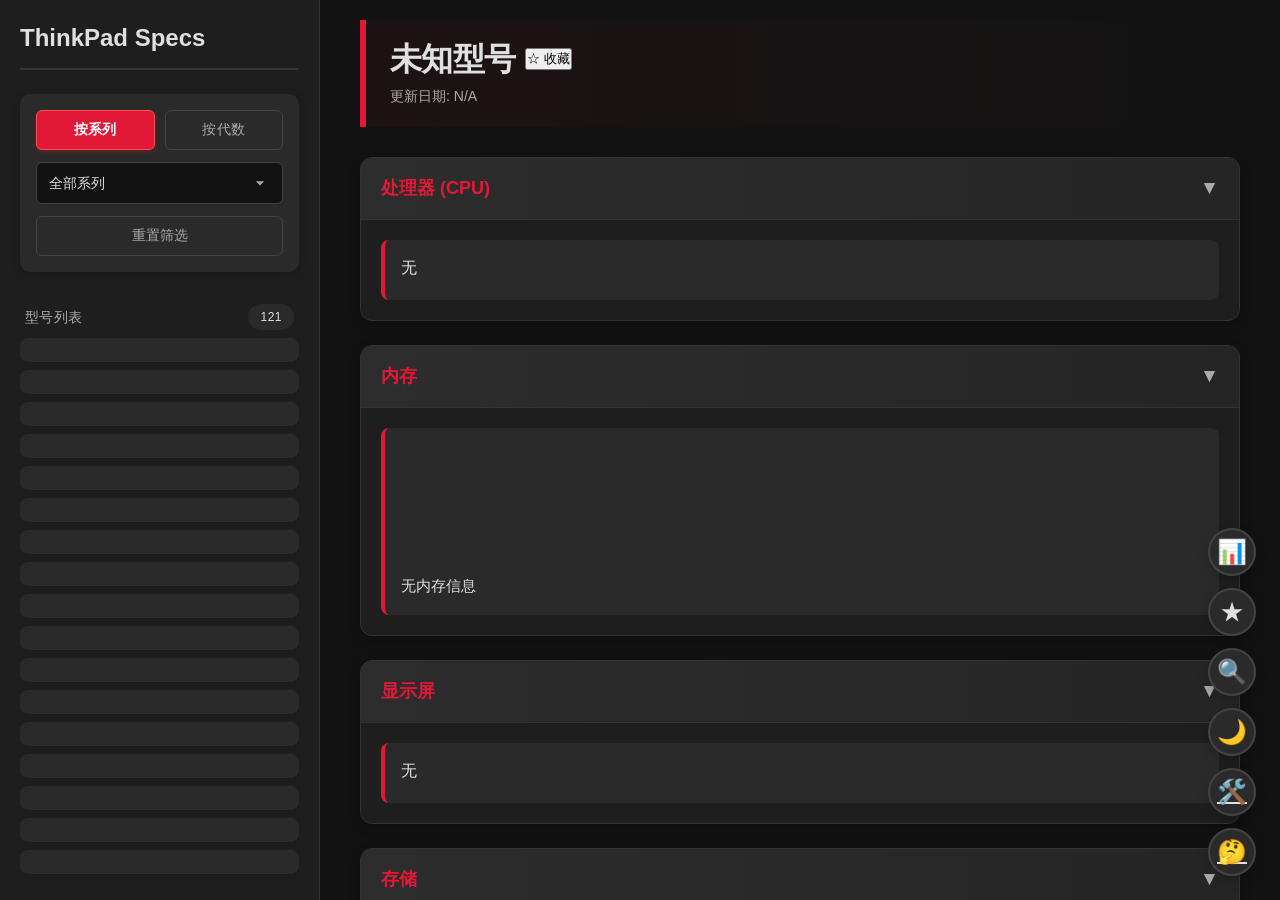
==== commit 08d8c6f2: "尝试修复（1）" ====
--- a/index.html
+++ b/index.html
@@ -156,6 +156,7 @@
         <button id="searchFloatBtn" class="float-btn" title="搜索型号">🔍</button>
         <button id="themeToggleFloat" class="float-btn" title="切换深色/浅色模式">🌙</button>
         <a id="generatorFloatBtn" class="float-btn" title="JSON生成器（但是我没写完）" href="generator.html" target="_blank">🛠️</a>
+        <a id="indexOldFloatBtn" class="float-btn" title="访问旧版" href="index_old.html" target="_blank">🤔</a>
     </div>
 
     <script>
@@ -181,6 +182,9 @@
         let selectFamilyValue = '';
         let selectGenValue = '';
         let selectSearchTerm = '';
+
+        // 按需加载：已加载完整数据的文件集合
+        const loadedFiles = new Set();
 
         // DOM 元素
         const menuEl = document.getElementById('modelMenu');
@@ -323,6 +327,13 @@
             modal.classList.add('show');
 
             try {
+                // 确保所有选中的型号都已加载完整数据
+                for (const model of selectedModels) {
+                    if (model._isLight) {
+                        await loadModelFile(model.filename);
+                    }
+                }
+
                 const devicesWithParts = await Promise.all(selectedModels.map(async (model) => {
                     const parts = await loadDeviceParts(model);
                     return { model, parts };
@@ -537,9 +548,13 @@
             searchModalResults.innerHTML = html;
         }
 
-        window.selectModelFromSearch = function(modelName) {
-            const model = masterModelList.find(m => m.model_name === modelName);
+        window.selectModelFromSearch = async function(modelName) {
+            let model = masterModelList.find(m => m.model_name === modelName);
             if (model) {
+                if (model._isLight) {
+                    await loadModelFile(model.filename);
+                    model = masterModelList.find(m => m.model_name === modelName);
+                }
                 document.querySelectorAll('.nav-item').forEach(n => n.classList.remove('active'));
                 const targetItem = Array.from(document.querySelectorAll('.nav-item')).find(item => item.dataset.modelId === modelName);
                 if (targetItem) targetItem.classList.add('active');
@@ -647,10 +662,15 @@
             renderCompareSelectList();
         }
 
-        function confirmCompare() {
+        async function confirmCompare() {
             if (selectedModels.length === 0) {
                 alert('请至少选择一个型号');
                 return;
+            }
+            for (const model of selectedModels) {
+                if (model._isLight) {
+                    await loadModelFile(model.filename);
+                }
             }
             closeCompareSelectModal();
             showCompareModal();
@@ -924,79 +944,120 @@
             return str.split(',').map(s => s.trim()).filter(Boolean);
         }
 
-        // ---------- 加载设备数据 ----------
+        // ---------- 按需加载完整型号文件（替换轻量对象）----------
+        async function loadModelFile(filename) {
+            if (loadedFiles.has(filename)) {
+                return;
+            }
+            try {
+                const resp = await fetch(`modeldata/${filename}`);
+                if (!resp.ok) throw new Error(`无法加载文件: ${filename}`);
+                const jsonData = await resp.json();
+                let items = [];
+                if (jsonData.thinkpad_database && Array.isArray(jsonData.thinkpad_database)) items = jsonData.thinkpad_database;
+                else if (Array.isArray(jsonData)) items = jsonData;
+                else items = [jsonData];
+
+                items.forEach(laptop => {
+                    if (!laptop.model_name) return;
+
+                    const fullModel = {
+                        filename: filename,
+                        model_family: laptop.model_family || '未指定系列',
+                        model_generation: laptop.model_generation || '未指定代数',
+                        _isLight: false,
+                        ...laptop
+                    };
+
+                    // 更新 masterModelList 中的轻量对象为完整对象
+                    const idx = masterModelList.findIndex(m => m.model_name === fullModel.model_name);
+                    if (idx !== -1) {
+                        masterModelList[idx] = fullModel;
+                    } else {
+                        masterModelList.push(fullModel);
+                    }
+
+                    // 处理别名（JSON 内部的 nickname）
+                    if (laptop.nickname && typeof laptop.nickname === 'string' && laptop.nickname.trim() !== '') {
+                        const nickModel = {
+                            ...fullModel,
+                            model_name: laptop.nickname.trim(),
+                            _isNickname: true,
+                            _originalName: laptop.model_name
+                        };
+                        if (laptop.nickfamily && typeof laptop.nickfamily === 'string' && laptop.nickfamily.trim() !== '') {
+                            nickModel.model_family = laptop.nickfamily.trim();
+                        }
+                        delete nickModel.addons;
+
+                        const nickIdx = masterModelList.findIndex(m => m.model_name === nickModel.model_name);
+                        if (nickIdx !== -1) {
+                            masterModelList[nickIdx] = nickModel;
+                        } else {
+                            masterModelList.push(nickModel);
+                        }
+                    }
+                });
+
+                loadedFiles.add(filename);
+                populateFilterOptions();
+
+            } catch (err) {
+                console.error(`加载型号文件 ${filename} 失败:`, err);
+            }
+        }
+
+        // ---------- 初始加载：从新的 index.json 读取元数据，并处理 index 中的 nickname ----------
         async function loadModelFiles() {
             specDisplayEl.innerHTML = '<div class="loading">加载数据中...</div>';
             try {
-                let fileList = [];
-                try {
-                    const indexResp = await fetch('modeldata/index_old.json');
-                    if (indexResp.ok) {
-                        const indexData = await indexResp.json();
-                        fileList = indexData.files || indexData;
-                    } else throw new Error('index_old.json 不存在');
-                } catch (e) {
-                    console.warn('未找到 modeldata/index_old.json，使用默认文件列表');
-                    fileList = ['T460.json'];
-                }
-                const allModels = [];
-                for (const fileName of fileList) {
-                    try {
-                        const resp = await fetch(`modeldata/${fileName}`);
-                        if (!resp.ok) continue;
-                        const jsonData = await resp.json();
-                        let items = [];
-                        if (jsonData.thinkpad_database && Array.isArray(jsonData.thinkpad_database)) items = jsonData.thinkpad_database;
-                        else if (Array.isArray(jsonData)) items = jsonData;
-                        else items = [jsonData];
-                        items.forEach(laptop => {
-                            if (!laptop.model_name) return;
-
-                            // 构建基础模型对象，包含文件名、系列、代数以及所有原始字段
-                            const baseModel = {
-                                filename: fileName,
-                                model_family: laptop.model_family || '未指定系列',
-                                model_generation: laptop.model_generation || '未指定代数',
-                                ...laptop
-                            };
-
-                            // 添加原始型号
-                            allModels.push(baseModel);
-
-                            // 如果有有效的 nickname，则添加一个以 nickname 为名称的副本
-                            if (laptop.nickname && typeof laptop.nickname === 'string' && laptop.nickname.trim() !== '') {
-                                // 创建副本，基于 baseModel
-                                const nicknameModel = {
-                                    ...baseModel,
-                                    model_name: laptop.nickname.trim(),
-                                    // 标记为别名，并记录原始名称
-                                    _isNickname: true,
-                                    _originalName: laptop.model_name
-                                };
-
-                                // 如果存在 nickfamily，则覆盖 model_family
-                                if (laptop.nickfamily && typeof laptop.nickfamily === 'string' && laptop.nickfamily.trim() !== '') {
-                                    nicknameModel.model_family = laptop.nickfamily.trim();
-                                }
-
-                                // 移除 addons 字段（新机型不显示 addons）
-                                delete nicknameModel.addons;
-
-                                allModels.push(nicknameModel);
-                            }
-                        });
-                    } catch (err) {
-                        console.error(`加载 ${fileName} 出错:`, err);
-                    }
-                }
-                if (allModels.length === 0) {
-                    specDisplayEl.innerHTML = '<div class="empty-message">没有找到设备数据</div>';
-                    return;
-                }
-                masterModelList = allModels;
+                const indexResp = await fetch('modeldata/index.json');
+                if (!indexResp.ok) {
+                    throw new Error('无法加载 index.json');
+                }
+                const indexData = await indexResp.json();
+                if (!Array.isArray(indexData)) {
+                    throw new Error('index.json 格式错误');
+                }
+
+                // 先创建一个映射，用于后续快速查找主型号的轻量对象（特别是为别名提供引用）
+                const modelMap = new Map();
+
+                const allLightModels = [];
+
+                indexData.forEach(item => {
+                    // 创建主型号轻量对象
+                    const mainModel = {
+                        model_name: item.name,
+                        model_family: item.family || '未指定系列',
+                        model_generation: item.generation || '未指定代数',
+                        filename: item.file,
+                        _isLight: true
+                    };
+                    allLightModels.push(mainModel);
+                    modelMap.set(item.name, mainModel);
+
+                    // 如果 index 中有 nickname 字段，则创建别名轻量对象
+                    if (item.nickname && typeof item.nickname === 'string' && item.nickname.trim() !== '') {
+                        const nickModel = {
+                            model_name: item.nickname.trim(),
+                            model_family: item.nickfamily || item.family || '未指定系列',
+                            model_generation: item.generation || '未指定代数',
+                            filename: item.file,
+                            _isLight: true,
+                            _isNickname: true,
+                            _originalName: item.name  // 指向主型号名称
+                        };
+                        allLightModels.push(nickModel);
+                        modelMap.set(item.nickname.trim(), nickModel);
+                    }
+                });
+
+                masterModelList = allLightModels;
+
                 populateFilterOptions();
                 applyFilterAndRender();
-                renderFavoritesList(); // 初始化收藏列表（模态框内）
+                renderFavoritesList();
             } catch (err) {
                 console.error('致命错误:', err);
                 specDisplayEl.innerHTML = '<div class="empty-message">加载数据失败</div>';
@@ -1013,7 +1074,6 @@
                 familySelect.appendChild(opt); 
             });
 
-            // 代数排序：先三位，再四位，再 Gen 开头，其余最后
             const gens = [...new Set(masterModelList.map(m => m.model_generation).filter(Boolean))].sort((a, b) => {
                 const getPriority = (s) => {
                     if (s.length === 3) return 1;
@@ -1035,10 +1095,8 @@
                 generationSelect.appendChild(opt); 
             });
 
-            familySelect.value = ''; 
-            generationSelect.value = ''; 
-            currentFamilyValue = ''; 
-            currentGenValue = '';
+            familySelect.value = currentFamilyValue;
+            generationSelect.value = currentGenValue;
         }
 
         function setFilterType(type) {
@@ -1139,7 +1197,6 @@
                         const iconBase = `modeldata/${iconFolder}/${encodeURIComponent(partData.iconfamily)}`;
                         iconHtml = `<img src="${iconBase}.webp" class="cpu-icon-bg" alt="" 
                             onerror="this.onerror=null; this.src='${iconBase}.jpg'; this.onerror=function(){ this.src='${iconBase}.png'; this.onerror=function(){ this.style.display='none'; }; };">`;
-                            
                     }
                 }
                 const menuItems = (fruMenuItem + arkMenuItem).trim();
@@ -1218,9 +1275,13 @@
             favoritesModalList.innerHTML = html;
         }
 
-        window.selectFavoriteModel = function(modelName) {
-            const model = masterModelList.find(m => m.model_name === modelName);
+        window.selectFavoriteModel = async function(modelName) {
+            let model = masterModelList.find(m => m.model_name === modelName);
             if (model) {
+                if (model._isLight) {
+                    await loadModelFile(model.filename);
+                    model = masterModelList.find(m => m.model_name === modelName);
+                }
                 document.querySelectorAll('.nav-item').forEach(n => n.classList.remove('active'));
                 const targetItem = Array.from(document.querySelectorAll('.nav-item')).find(item => item.dataset.modelId === modelName);
                 if (targetItem) targetItem.classList.add('active');
@@ -1247,9 +1308,13 @@
         }
 
         // ---------- 切换型号的全局函数 ----------
-        window.switchToModel = function(modelName) {
-            const targetModel = masterModelList.find(m => m.model_name === modelName);
+        window.switchToModel = async function(modelName) {
+            let targetModel = masterModelList.find(m => m.model_name === modelName);
             if (targetModel) {
+                if (targetModel._isLight) {
+                    await loadModelFile(targetModel.filename);
+                    targetModel = masterModelList.find(m => m.model_name === modelName);
+                }
                 document.querySelectorAll('.nav-item').forEach(n => n.classList.remove('active'));
                 const targetItem = Array.from(document.querySelectorAll('.nav-item')).find(item => item.dataset.modelId === modelName);
                 if (targetItem) targetItem.classList.add('active');
@@ -1260,6 +1325,16 @@
         // ---------- 渲染详情 ----------
         async function renderSpecs(data) {
             if (!data) return;
+
+            // 如果是轻量对象，先加载完整数据
+            if (data._isLight) {
+                specDisplayEl.innerHTML = '<div class="loading">加载型号数据中...</div>';
+                await loadModelFile(data.filename);
+                const updatedModel = masterModelList.find(m => m.model_name === data.model_name);
+                if (updatedModel) {
+                    data = updatedModel;
+                }
+            }
 
             specDisplayEl.innerHTML = '<div class="loading">加载规格数据中...</div>';
 
@@ -1369,25 +1444,21 @@
                         ssd_pcie: 'PCIe SSD',
                         hdd: '2.5" HDD',
                         sshd: 'SSHD',
-                        optical: '光驱',
-                        emmc: 'EMMC'
+                        optical: '光驱'
                     };
                     const items = [];
                     for (const [key, value] of Object.entries(data.storage)) {
-                        if (value && typeof value === 'string') {
-                            const trimmed = value.trim();
-                            if (trimmed !== '' && !/^(Not supported)$/i.test(trimmed)) {
-                                const title = fieldLabels[key] || key.replace(/_/g, ' ').replace(/\b\w/g, l => l.toUpperCase());
-                                const content = trimmed.replace(/"/g, '&quot;');
-                                items.push(`
-                                    <div class="part-item">
-                                        <div class="part-info">
-                                            <div class="part-title">${title}</div>
-                                            <div>${content}</div>
-                                        </div>
+                        if (value && typeof value === 'string' && value.trim() !== '') {
+                            const title = fieldLabels[key] || key.replace(/_/g, ' ').replace(/\b\w/g, l => l.toUpperCase());
+                            const content = value.replace(/"/g, '&quot;');
+                            items.push(`
+                                <div class="part-item">
+                                    <div class="part-info">
+                                        <div class="part-title">${title}</div>
+                                        <div>${content}</div>
                                     </div>
-                                `);
-                            }
+                                </div>
+                            `);
                         }
                     }
                     if (items.length === 0) {
@@ -1527,7 +1598,7 @@
                     <tr><th>接口</th><td>${Array.isArray(data.ports) ? data.ports.join('、') : data.ports || '无'}</td></tr>
                     <tr><th>摄像头</th><td>${Array.isArray(data.camera) ? data.camera.join('、') : data.camera || '无'}</td></tr>
                     <tr><th>音频</th><td>${Array.isArray(data.audio) ? data.audio.join('<br>') : data.audio || 'N/A'}</td></tr>
-                    <tr><th>键盘和UltraNav</th><td>${Array.isArray(data.keyboard) ? data.keyboard.join('<br>') : data.keyboard || 'N/A'}</td></tr>
+                    <tr><th>键盘</th><td>${Array.isArray(data.keyboard) ? data.keyboard.join('<br>') : data.keyboard || 'N/A'}</td></tr>
                     ${data['color calibration'] ? `
                     <tr><th>校色仪</th><td>${Array.isArray(data['color calibration']) ? data['color calibration'].join('、') : data['color calibration']}</td></tr>
                     ` : ''}
@@ -1641,7 +1712,7 @@
                 const currentTime = Date.now();
                 const inputValue = searchModalInput.value.trim();
                 
-                if (inputValue === 'SDEZ1.65-A') {
+                if (inputValue === '我也不知道该写点啥') {
                     if (currentTime - lastEnterTime < 500) {
                         secretTipsEnabled = true;
                         const activeItem = document.querySelector('.nav-item.active');
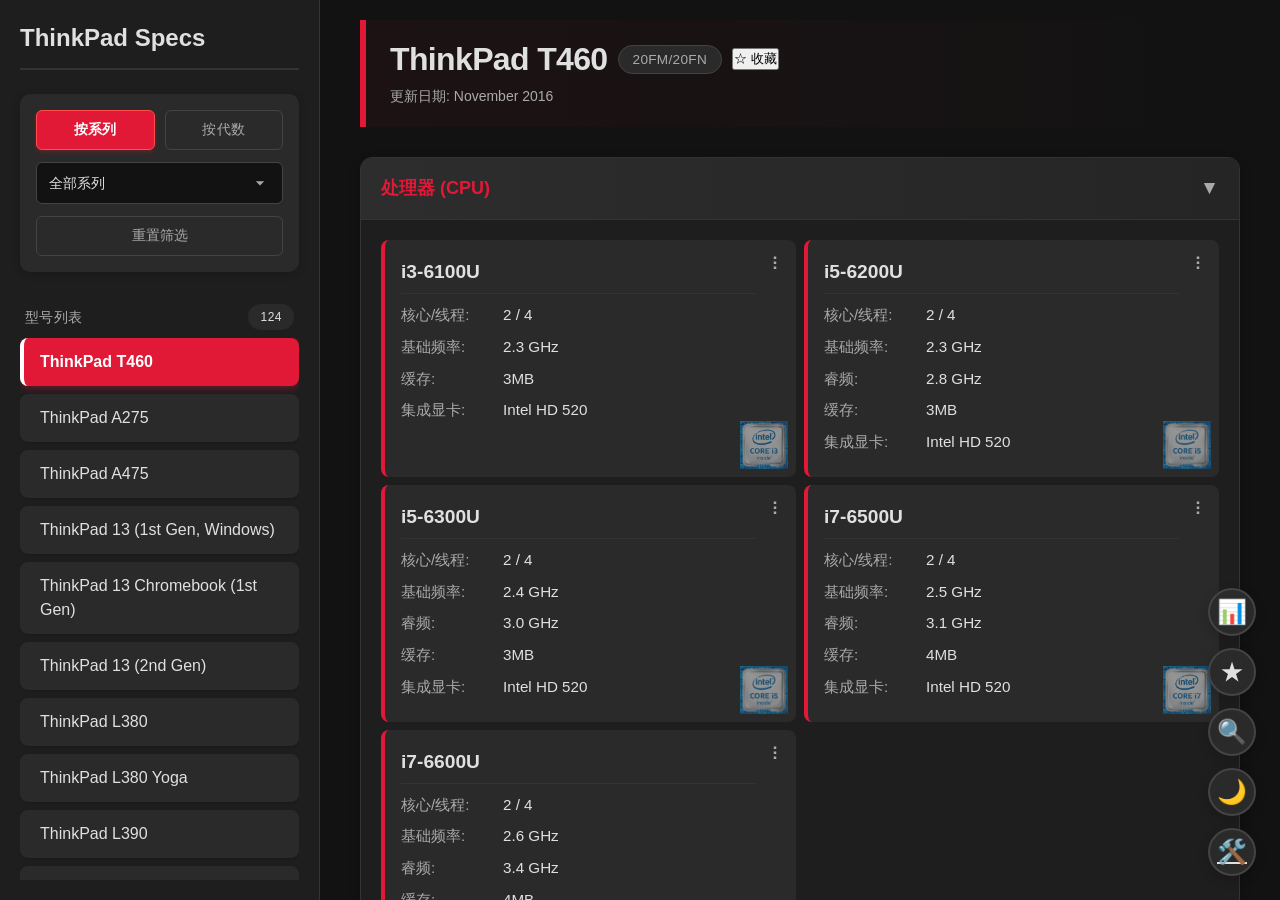
==== commit 765f6413: "图片全webp化降低体积，但是也保留了png后备，同时加载文件逻辑改为并发加载，减少等待时间。 现在新版网页只会支持webp格式的图片，旧版网页仍然按照webp->jpg->png的顺序加载图片。" ====
--- a/index.html
+++ b/index.html
@@ -156,7 +156,6 @@
         <button id="searchFloatBtn" class="float-btn" title="搜索型号">🔍</button>
         <button id="themeToggleFloat" class="float-btn" title="切换深色/浅色模式">🌙</button>
         <a id="generatorFloatBtn" class="float-btn" title="JSON生成器（但是我没写完）" href="generator.html" target="_blank">🛠️</a>
-        <a id="indexOldFloatBtn" class="float-btn" title="访问旧版" href="index_old.html" target="_blank">🤔</a>
     </div>
 
     <script>
@@ -878,62 +877,136 @@
             }
         }
 
+        // 并发控制池函数
+        async function asyncPool(concurrency, iterable, iteratorFn) {
+            const ret = [];
+            const executing = new Set();
+            for (const item of iterable) {
+                const p = Promise.resolve().then(() => iteratorFn(item));
+                ret.push(p);
+                executing.add(p);
+                const clean = () => executing.delete(p);
+                p.then(clean).catch(clean);
+                if (executing.size >= concurrency) {
+                    await Promise.race(executing);
+                }
+            }
+            return Promise.all(ret);
+        }
+
         async function loadDeviceParts(device) {
             console.log('[调试] 加载设备零件，型号:', device.model_name);
-            const parts = { cpu: [], ethernet: [], wlan: [], wwan: [], display: [], graphics: [], dock: [] };
-
+            // 收集所有加载任务
+            const tasks = [];
+
+            // 处理器
             if (device.processor_options?.length) {
-                for (const cpuItem of device.processor_options) {
-                    const cpuData = await loadPartData('cpu', cpuItem);
-                    parts.cpu.push({ data: cpuData || { model: cpuItem, note: '等待补充' }, name: cpuItem, type: 'cpu' });
-                }
-            }
-
+                device.processor_options.forEach(cpuItem => {
+                    tasks.push({
+                        type: 'cpu',
+                        filename: cpuItem,
+                        name: cpuItem
+                    });
+                });
+            }
+
+            // 显示屏
             if (device.display_options?.length) {
-                for (const dispItem of device.display_options) {
-                    const dispData = await loadPartData('display', dispItem);
-                    parts.display.push({ data: dispData || { type: dispItem, note: '等待补充' }, name: dispItem, type: 'display' });
-                }
-            }
-
+                device.display_options.forEach(dispItem => {
+                    tasks.push({
+                        type: 'display',
+                        filename: dispItem,
+                        name: dispItem
+                    });
+                });
+            }
+
+            // 显卡
             if (device.graphics_options?.length) {
-                for (const gpuItem of device.graphics_options) {
-                    const gpuData = await loadPartData('graphics', gpuItem);
-                    parts.graphics.push({ data: gpuData || { model: gpuItem, note: '等待补充' }, name: gpuItem, type: 'graphics' });
-                }
-            }
-
+                device.graphics_options.forEach(gpuItem => {
+                    tasks.push({
+                        type: 'graphics',
+                        filename: gpuItem,
+                        name: gpuItem
+                    });
+                });
+            }
+
+            // 有线网卡
             if (device.Ethernet) {
                 const ethItems = parseCommaSeparatedString(device.Ethernet);
-                for (const ethItem of ethItems) {
-                    const ethData = await loadPartData('ethernet', ethItem);
-                    parts.ethernet.push({ data: ethData || { type: ethItem }, name: ethItem, type: 'ethernet' });
-                }
-            }
-
+                ethItems.forEach(ethItem => {
+                    tasks.push({
+                        type: 'ethernet',
+                        filename: ethItem,
+                        name: ethItem
+                    });
+                });
+            }
+
+            // 无线网卡
             if (device.WLAN) {
                 const wlanItems = Array.isArray(device.WLAN) ? device.WLAN : [device.WLAN];
-                for (const wlanItem of wlanItems) {
-                    const wlanData = await loadPartData('wlan', wlanItem);
-                    parts.wlan.push({ data: wlanData || { type: wlanItem }, name: wlanItem, type: 'wlan' });
-                }
-            }
-
+                wlanItems.forEach(wlanItem => {
+                    tasks.push({
+                        type: 'wlan',
+                        filename: wlanItem,
+                        name: wlanItem
+                    });
+                });
+            }
+
+            // WWAN
             if (device.WWAN) {
                 const wwanItems = Array.isArray(device.WWAN) ? device.WWAN : [device.WWAN];
-                for (const wwanItem of wwanItems) {
-                    const wwanData = await loadPartData('wwan', wwanItem);
-                    parts.wwan.push({ data: wwanData || { type: wwanItem }, name: wwanItem, type: 'wwan' });
-                }
-            }
-
+                wwanItems.forEach(wwanItem => {
+                    tasks.push({
+                        type: 'wwan',
+                        filename: wwanItem,
+                        name: wwanItem
+                    });
+                });
+            }
+
+            // 扩展坞
             if (device.dock_support) {
                 const dockItems = Array.isArray(device.dock_support) ? device.dock_support : [device.dock_support];
-                for (const dockItem of dockItems) {
-                    const dockData = await loadPartData('dock', dockItem);
-                    parts.dock.push({ data: dockData || { model: dockItem, note: '等待补充' }, name: dockItem, type: 'dock' });
-                }
-            }
+                dockItems.forEach(dockItem => {
+                    tasks.push({
+                        type: 'dock',
+                        filename: dockItem,
+                        name: dockItem
+                    });
+                });
+            }
+
+            // 并发加载所有零件文件（最多同时6个）
+            const results = await asyncPool(6, tasks, async (task) => {
+                const data = await loadPartData(task.type, task.filename);
+                return {
+                    type: task.type,
+                    name: task.name,
+                    data: data || { model: task.name, note: '等待补充' }
+                };
+            });
+
+            // 组装为原来的结构
+            const parts = {
+                cpu: [],
+                ethernet: [],
+                wlan: [],
+                wwan: [],
+                display: [],
+                graphics: [],
+                dock: []
+            };
+
+            results.forEach(result => {
+                const { type, name, data } = result;
+                if (parts[type]) {
+                    parts[type].push({ data, name, type });
+                }
+            });
 
             return parts;
         }
@@ -1020,9 +1093,6 @@
                     throw new Error('index.json 格式错误');
                 }
 
-                // 先创建一个映射，用于后续快速查找主型号的轻量对象（特别是为别名提供引用）
-                const modelMap = new Map();
-
                 const allLightModels = [];
 
                 indexData.forEach(item => {
@@ -1035,7 +1105,6 @@
                         _isLight: true
                     };
                     allLightModels.push(mainModel);
-                    modelMap.set(item.name, mainModel);
 
                     // 如果 index 中有 nickname 字段，则创建别名轻量对象
                     if (item.nickname && typeof item.nickname === 'string' && item.nickname.trim() !== '') {
@@ -1046,15 +1115,13 @@
                             filename: item.file,
                             _isLight: true,
                             _isNickname: true,
-                            _originalName: item.name  // 指向主型号名称
+                            _originalName: item.name
                         };
                         allLightModels.push(nickModel);
-                        modelMap.set(item.nickname.trim(), nickModel);
                     }
                 });
 
                 masterModelList = allLightModels;
-
                 populateFilterOptions();
                 applyFilterAndRender();
                 renderFavoritesList();
@@ -1196,7 +1263,7 @@
                         else if (part.type === 'graphics') iconFolder = 'Graphics/Graphics_icons';
                         const iconBase = `modeldata/${iconFolder}/${encodeURIComponent(partData.iconfamily)}`;
                         iconHtml = `<img src="${iconBase}.webp" class="cpu-icon-bg" alt="" 
-                            onerror="this.onerror=null; this.src='${iconBase}.jpg'; this.onerror=function(){ this.src='${iconBase}.png'; this.onerror=function(){ this.style.display='none'; }; };">`;
+                            onerror="this.onerror=null; this.onerror=function(){ this.style.display='none'; }; };">`;
                     }
                 }
                 const menuItems = (fruMenuItem + arkMenuItem).trim();
@@ -1712,7 +1779,7 @@
                 const currentTime = Date.now();
                 const inputValue = searchModalInput.value.trim();
                 
-                if (inputValue === '我也不知道该写点啥') {
+                if (inputValue === 'SDEZ1.65-A') {
                     if (currentTime - lastEnterTime < 500) {
                         secretTipsEnabled = true;
                         const activeItem = document.querySelector('.nav-item.active');
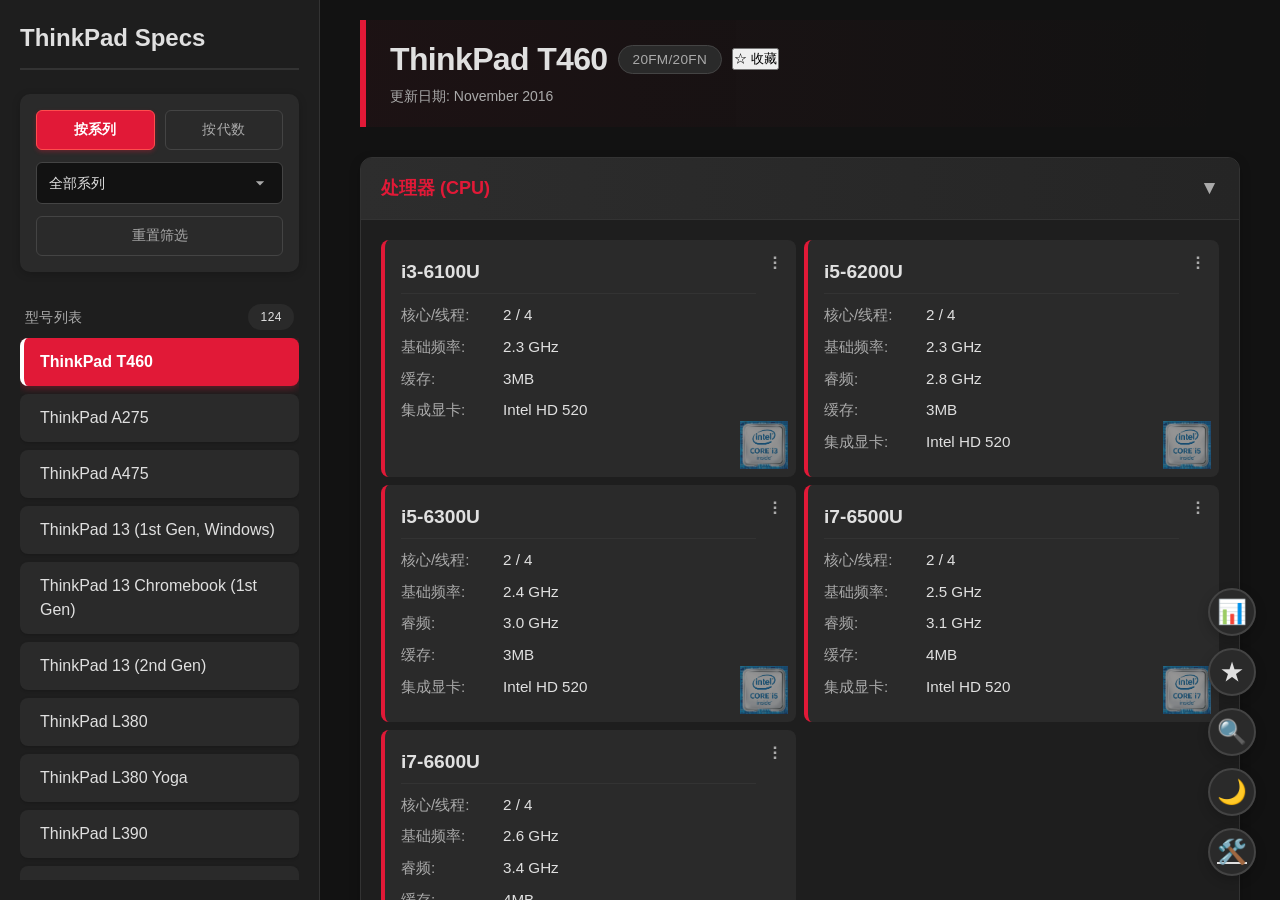
==== commit 6b2de5c9: "增强的并发性能支持？" ====
--- a/index.html
+++ b/index.html
@@ -5,6 +5,8 @@
     <meta name="viewport" content="width=device-width, initial-scale=1.0">
     <title>ThinkPad Specs</title>
     <link rel="stylesheet" href="style.css">
+    <!-- 预连接当前域名，加速后续请求 -->
+    <link rel="preconnect" href="https://rawiic.github.io">
 </head>
 <body>
     <!-- 侧边栏遮罩层（移动端使用） -->
@@ -185,6 +187,9 @@
         // 按需加载：已加载完整数据的文件集合
         const loadedFiles = new Set();
 
+        // 并发控制：根据协议版本动态调整最大并发数
+        let MAX_CONCURRENT_PARTS = 6;  // 默认 HTTP/1.1 安全值
+
         // DOM 元素
         const menuEl = document.getElementById('modelMenu');
         const specDisplayEl = document.getElementById('specDisplay');
@@ -230,6 +235,31 @@
         const overlay = document.getElementById('sidebar-overlay');
         const body = document.body;
 
+        // ---------- 检测协议并设置并发数 ----------
+        function detectProtocolAndSetConcurrency() {
+            try {
+                const navEntry = performance.getEntriesByType('navigation')[0];
+                if (navEntry && navEntry.nextHopProtocol) {
+                    const protocol = navEntry.nextHopProtocol;
+                    if (protocol === 'h2' || protocol === 'h3') {
+                        // HTTP/2 或 HTTP/3，可以大幅提升并发数
+                        MAX_CONCURRENT_PARTS = 20;
+                        console.log(`[协议检测] 当前协议 ${protocol}，并发数设置为 ${MAX_CONCURRENT_PARTS}`);
+                    } else {
+                        console.log(`[协议检测] 当前协议 ${protocol}，使用保守并发数 ${MAX_CONCURRENT_PARTS}`);
+                    }
+                }
+            } catch (e) {
+                console.warn('无法检测网络协议，使用默认并发数', e);
+            }
+        }
+        // 页面加载完成后立即检测
+        if (document.readyState === 'complete') {
+            detectProtocolAndSetConcurrency();
+        } else {
+            window.addEventListener('load', detectProtocolAndSetConcurrency);
+        }
+
         // ---------- 侧边栏功能 ----------
         function closeSidebar() {
             body.classList.add('sidebar-hidden');
@@ -326,7 +356,6 @@
             modal.classList.add('show');
 
             try {
-                // 确保所有选中的型号都已加载完整数据
                 for (const model of selectedModels) {
                     if (model._isLight) {
                         await loadModelFile(model.filename);
@@ -338,7 +367,6 @@
                     return { model, parts };
                 }));
 
-                // 辅助格式化函数（保持原样）
                 function formatMemory(model) {
                     if (!model.memory) return 'N/A';
                     let html = '<div class="part-info">';
@@ -877,7 +905,7 @@
             }
         }
 
-        // 并发控制池函数
+        // 并发池函数（使用当前 MAX_CONCURRENT_PARTS）
         async function asyncPool(concurrency, iterable, iteratorFn) {
             const ret = [];
             const executing = new Set();
@@ -895,93 +923,56 @@
         }
 
         async function loadDeviceParts(device) {
-            console.log('[调试] 加载设备零件，型号:', device.model_name);
-            // 收集所有加载任务
+            console.log('[调试] 加载设备零件，型号:', device.model_name, '并发数:', MAX_CONCURRENT_PARTS);
             const tasks = [];
 
-            // 处理器
             if (device.processor_options?.length) {
                 device.processor_options.forEach(cpuItem => {
-                    tasks.push({
-                        type: 'cpu',
-                        filename: cpuItem,
-                        name: cpuItem
-                    });
+                    tasks.push({ type: 'cpu', filename: cpuItem, name: cpuItem });
                 });
             }
 
-            // 显示屏
             if (device.display_options?.length) {
                 device.display_options.forEach(dispItem => {
-                    tasks.push({
-                        type: 'display',
-                        filename: dispItem,
-                        name: dispItem
-                    });
+                    tasks.push({ type: 'display', filename: dispItem, name: dispItem });
                 });
             }
 
-            // 显卡
             if (device.graphics_options?.length) {
                 device.graphics_options.forEach(gpuItem => {
-                    tasks.push({
-                        type: 'graphics',
-                        filename: gpuItem,
-                        name: gpuItem
-                    });
+                    tasks.push({ type: 'graphics', filename: gpuItem, name: gpuItem });
                 });
             }
 
-            // 有线网卡
             if (device.Ethernet) {
                 const ethItems = parseCommaSeparatedString(device.Ethernet);
                 ethItems.forEach(ethItem => {
-                    tasks.push({
-                        type: 'ethernet',
-                        filename: ethItem,
-                        name: ethItem
-                    });
+                    tasks.push({ type: 'ethernet', filename: ethItem, name: ethItem });
                 });
             }
 
-            // 无线网卡
             if (device.WLAN) {
                 const wlanItems = Array.isArray(device.WLAN) ? device.WLAN : [device.WLAN];
                 wlanItems.forEach(wlanItem => {
-                    tasks.push({
-                        type: 'wlan',
-                        filename: wlanItem,
-                        name: wlanItem
-                    });
+                    tasks.push({ type: 'wlan', filename: wlanItem, name: wlanItem });
                 });
             }
 
-            // WWAN
             if (device.WWAN) {
                 const wwanItems = Array.isArray(device.WWAN) ? device.WWAN : [device.WWAN];
                 wwanItems.forEach(wwanItem => {
-                    tasks.push({
-                        type: 'wwan',
-                        filename: wwanItem,
-                        name: wwanItem
-                    });
+                    tasks.push({ type: 'wwan', filename: wwanItem, name: wwanItem });
                 });
             }
 
-            // 扩展坞
             if (device.dock_support) {
                 const dockItems = Array.isArray(device.dock_support) ? device.dock_support : [device.dock_support];
                 dockItems.forEach(dockItem => {
-                    tasks.push({
-                        type: 'dock',
-                        filename: dockItem,
-                        name: dockItem
-                    });
+                    tasks.push({ type: 'dock', filename: dockItem, name: dockItem });
                 });
             }
 
-            // 并发加载所有零件文件（最多同时6个）
-            const results = await asyncPool(6, tasks, async (task) => {
+            const results = await asyncPool(MAX_CONCURRENT_PARTS, tasks, async (task) => {
                 const data = await loadPartData(task.type, task.filename);
                 return {
                     type: task.type,
@@ -990,17 +981,7 @@
                 };
             });
 
-            // 组装为原来的结构
-            const parts = {
-                cpu: [],
-                ethernet: [],
-                wlan: [],
-                wwan: [],
-                display: [],
-                graphics: [],
-                dock: []
-            };
-
+            const parts = { cpu: [], ethernet: [], wlan: [], wwan: [], display: [], graphics: [], dock: [] };
             results.forEach(result => {
                 const { type, name, data } = result;
                 if (parts[type]) {
@@ -1017,11 +998,9 @@
             return str.split(',').map(s => s.trim()).filter(Boolean);
         }
 
-        // ---------- 按需加载完整型号文件（替换轻量对象）----------
+        // ---------- 按需加载完整型号文件 ----------
         async function loadModelFile(filename) {
-            if (loadedFiles.has(filename)) {
-                return;
-            }
+            if (loadedFiles.has(filename)) return;
             try {
                 const resp = await fetch(`modeldata/${filename}`);
                 if (!resp.ok) throw new Error(`无法加载文件: ${filename}`);
@@ -1042,7 +1021,6 @@
                         ...laptop
                     };
 
-                    // 更新 masterModelList 中的轻量对象为完整对象
                     const idx = masterModelList.findIndex(m => m.model_name === fullModel.model_name);
                     if (idx !== -1) {
                         masterModelList[idx] = fullModel;
@@ -1050,7 +1028,6 @@
                         masterModelList.push(fullModel);
                     }
 
-                    // 处理别名（JSON 内部的 nickname）
                     if (laptop.nickname && typeof laptop.nickname === 'string' && laptop.nickname.trim() !== '') {
                         const nickModel = {
                             ...fullModel,
@@ -1074,29 +1051,22 @@
 
                 loadedFiles.add(filename);
                 populateFilterOptions();
-
             } catch (err) {
                 console.error(`加载型号文件 ${filename} 失败:`, err);
             }
         }
 
-        // ---------- 初始加载：从新的 index.json 读取元数据，并处理 index 中的 nickname ----------
+        // ---------- 初始加载 ----------
         async function loadModelFiles() {
             specDisplayEl.innerHTML = '<div class="loading">加载数据中...</div>';
             try {
                 const indexResp = await fetch('modeldata/index.json');
-                if (!indexResp.ok) {
-                    throw new Error('无法加载 index.json');
-                }
+                if (!indexResp.ok) throw new Error('无法加载 index.json');
                 const indexData = await indexResp.json();
-                if (!Array.isArray(indexData)) {
-                    throw new Error('index.json 格式错误');
-                }
+                if (!Array.isArray(indexData)) throw new Error('index.json 格式错误');
 
                 const allLightModels = [];
-
                 indexData.forEach(item => {
-                    // 创建主型号轻量对象
                     const mainModel = {
                         model_name: item.name,
                         model_family: item.family || '未指定系列',
@@ -1106,7 +1076,6 @@
                     };
                     allLightModels.push(mainModel);
 
-                    // 如果 index 中有 nickname 字段，则创建别名轻量对象
                     if (item.nickname && typeof item.nickname === 'string' && item.nickname.trim() !== '') {
                         const nickModel = {
                             model_name: item.nickname.trim(),
@@ -1218,7 +1187,7 @@
             document.querySelectorAll('.nav-item').forEach(n => n.classList.toggle('active', n.dataset.modelId === targetModel.model_name));
         }
 
-        // ---------- 部件卡片渲染（根据屏幕宽度决定初始折叠状态）----------
+        // ---------- 部件卡片渲染 ----------
         function renderPartCard(parts, title, type) {
             const isMobile = window.innerWidth <= 900;
             const foldedClass = isMobile ? 'folded' : '';
@@ -1263,7 +1232,7 @@
                         else if (part.type === 'graphics') iconFolder = 'Graphics/Graphics_icons';
                         const iconBase = `modeldata/${iconFolder}/${encodeURIComponent(partData.iconfamily)}`;
                         iconHtml = `<img src="${iconBase}.webp" class="cpu-icon-bg" alt="" 
-                            onerror="this.onerror=null; this.onerror=function(){ this.style.display='none'; }; };">`;
+                            onerror="this.onerror=null; this.src='${iconBase}.jpg'; this.onerror=function(){ this.src='${iconBase}.png'; this.onerror=function(){ this.style.display='none'; }; };">`;
                     }
                 }
                 const menuItems = (fruMenuItem + arkMenuItem).trim();
@@ -1296,18 +1265,13 @@
             `;
         }
 
-        // ---------- 收藏相关函数 ----------
-        function isFavorite(modelName) {
-            return favorites.includes(modelName);
-        }
+        // ---------- 收藏相关 ----------
+        function isFavorite(modelName) { return favorites.includes(modelName); }
 
         function toggleFavorite(modelName) {
             const index = favorites.indexOf(modelName);
-            if (index === -1) {
-                favorites.push(modelName);
-            } else {
-                favorites.splice(index, 1);
-            }
+            if (index === -1) favorites.push(modelName);
+            else favorites.splice(index, 1);
             localStorage.setItem('thinkpad_favorites', JSON.stringify(favorites));
             renderFavoritesList();
             updateFavoriteButton(modelName);
@@ -1322,14 +1286,11 @@
 
         function renderFavoritesList() {
             if (!favoritesModalList) return;
-            
             const favoriteModels = masterModelList.filter(m => favorites.includes(m.model_name));
-            
             if (favoriteModels.length === 0) {
                 favoritesModalList.innerHTML = '<div class="favorites-empty">暂无收藏型号</div>';
                 return;
             }
-            
             let html = '';
             favoriteModels.forEach(model => {
                 html += `
@@ -1364,17 +1325,10 @@
             }
         };
 
-        // 收藏模态框控制
-        window.closeFavoritesModal = function() {
-            favoritesModal.classList.remove('show');
-        };
-
-        function openFavoritesModal() {
-            renderFavoritesList();
-            favoritesModal.classList.add('show');
-        }
-
-        // ---------- 切换型号的全局函数 ----------
+        window.closeFavoritesModal = function() { favoritesModal.classList.remove('show'); };
+        function openFavoritesModal() { renderFavoritesList(); favoritesModal.classList.add('show'); }
+
+        // ---------- 切换型号 ----------
         window.switchToModel = async function(modelName) {
             let targetModel = masterModelList.find(m => m.model_name === modelName);
             if (targetModel) {
@@ -1393,14 +1347,11 @@
         async function renderSpecs(data) {
             if (!data) return;
 
-            // 如果是轻量对象，先加载完整数据
             if (data._isLight) {
                 specDisplayEl.innerHTML = '<div class="loading">加载型号数据中...</div>';
                 await loadModelFile(data.filename);
                 const updatedModel = masterModelList.find(m => m.model_name === data.model_name);
-                if (updatedModel) {
-                    data = updatedModel;
-                }
+                if (updatedModel) data = updatedModel;
             }
 
             specDisplayEl.innerHTML = '<div class="loading">加载规格数据中...</div>';
@@ -1414,17 +1365,13 @@
                 const foldedClass = isMobile ? 'folded' : '';
                 const icon = isMobile ? '▶' : '▼';
 
-                // 内部型号徽章
                 let modelCodeHtml = '';
                 const modelCodeField = data._isNickname ? data.addon_model_code : data.model_code;
                 if (modelCodeField) {
-                    const codeStr = Array.isArray(modelCodeField)
-                        ? modelCodeField.join(' / ')
-                        : modelCodeField;
+                    const codeStr = Array.isArray(modelCodeField) ? modelCodeField.join(' / ') : modelCodeField;
                     modelCodeHtml = `<span class="model-code-badge">${codeStr}</span>`;
                 }
 
-                // 查找对应型号（原始 ↔ 别名）
                 const counterpart = (() => {
                     if (data._isNickname) {
                         return masterModelList.find(m => m.model_name === data._originalName && !m._isNickname);
@@ -1436,23 +1383,18 @@
                     ? `<button class="switch-model-btn" onclick="switchToModel('${counterpart.model_name}')">${data._isNickname ? '切换到原始型号' : '切换到别名'}</button>`
                     : '';
 
-                // 收藏按钮
                 const isFav = isFavorite(data.model_name);
                 const favoriteBtnHtml = `<button class="favorite-toggle-btn" data-model="${data.model_name}" onclick="toggleFavorite('${data.model_name}')">${isFav ? '★ 取消收藏' : '☆ 收藏'}</button>`;
 
-                // 辅助函数：获取第一个有效 URL
                 function getFirstUrl(urlField) {
                     if (!urlField) return null;
-                    if (Array.isArray(urlField)) {
-                        return urlField.length > 0 ? urlField[0] : null;
-                    }
+                    if (Array.isArray(urlField)) return urlField.length > 0 ? urlField[0] : null;
                     return urlField;
                 }
                 const psrefUrl = getFirstUrl(data.PSREF_link);
                 const userGuideUrl = getFirstUrl(data.user_guide_link);
                 const hmmUrl = getFirstUrl(data.HMM_link);
 
-                // 辅助函数：格式化附加信息
                 function formatAddOnTips(tips) {
                     if (!tips) return null;
                     if (Array.isArray(tips)) {
@@ -1470,7 +1412,6 @@
                     }
                 }
 
-                // 内存卡片
                 const memoryCard = `
                     <div class="part-card foldable-card ${foldedClass}">
                         <div class="part-card-header" onclick="toggleCard(this)">
@@ -1491,7 +1432,6 @@
                     </div>
                 `;
 
-                // 存储卡片
                 const storageCard = (() => {
                     if (!data.storage) {
                         return `
@@ -1554,7 +1494,6 @@
                     `;
                 })();
 
-                // 电池卡片
                 const batteryCard = `
                     <div class="part-card foldable-card ${foldedClass}">
                         <div class="part-card-header" onclick="toggleCard(this)">
@@ -1564,9 +1503,7 @@
                         <div class="part-card-body">
                             ${(() => {
                                 const batteries = data.Battary || data.battery || [];
-                                if (batteries.length === 0) {
-                                    return '<div class="part-item"><div class="part-info">无电池信息</div></div>';
-                                }
+                                if (batteries.length === 0) return '<div class="part-item"><div class="part-info">无电池信息</div></div>';
                                 return batteries.map(b => {
                                     const type = b.type || '电池';
                                     const capacity = b.capacity || b.cap || '';
@@ -1582,7 +1519,6 @@
                     </div>
                 `;
 
-                // 触摸与笔卡片
                 let touchPenHtml = '';
                 if (data.touch || data.pen) {
                     const items = [];
@@ -1607,13 +1543,11 @@
                     `;
                 }
 
-                // 显卡卡片
                 let graphicsCardHtml = '';
                 if (parts.graphics?.length > 0) {
                     graphicsCardHtml = renderPartCard(parts.graphics, '显卡', 'graphics');
                 }
 
-                // 显示输出卡片
                 let outputInterfaceCardHtml = '';
                 if (data.Display && (data.Display.max_resolution || data.Display.multi_display)) {
                     const interfaceLines = [];
@@ -1627,7 +1561,7 @@
                                     interfaceLines.push(`<div><span class="field-name">DisplayPort:</span> <span class="field-value">${res}</span></div>`);
                                 } else if (portName.toLowerCase().includes('minidp')) {
                                     interfaceLines.push(`<div><span class="field-name">Mini DisplayPort:</span> <span class="field-value">${res}</span></div>`);
-                                } else if (portName.toLowerCase().includes('usb_c_tbt') || portName.toLowerCase().includes('usb'))  {
+                                } else if (portName.toLowerCase().includes('usb_c_tbt') || portName.toLowerCase().includes('usb')) {
                                     interfaceLines.push(`<div><span class="field-name">USB-C/雷电:</span> <span class="field-value">${res}</span></div>`);
                                 } else if (portName.toLowerCase().includes('thunderbolt')) {
                                     interfaceLines.push(`<div><span class="field-name">雷电:</span> <span class="field-value">${res}</span></div>`);
@@ -1640,7 +1574,6 @@
                     if (data.Display.multi_display) {
                         interfaceLines.push(`<div><span class="field-name">多屏支持:</span> <span class="field-value">${data.Display.multi_display}</span></div>`);
                     }
-                    
                     if (interfaceLines.length > 0) {
                         outputInterfaceCardHtml = `
                             <div class="part-card foldable-card ${foldedClass}">
@@ -1660,36 +1593,28 @@
                     }
                 }
 
-                // 物理接口与多媒体表格行
                 const portsRows = `
                     <tr><th>接口</th><td>${Array.isArray(data.ports) ? data.ports.join('、') : data.ports || '无'}</td></tr>
                     <tr><th>摄像头</th><td>${Array.isArray(data.camera) ? data.camera.join('、') : data.camera || '无'}</td></tr>
                     <tr><th>音频</th><td>${Array.isArray(data.audio) ? data.audio.join('<br>') : data.audio || 'N/A'}</td></tr>
                     <tr><th>键盘</th><td>${Array.isArray(data.keyboard) ? data.keyboard.join('<br>') : data.keyboard || 'N/A'}</td></tr>
-                    ${data['color calibration'] ? `
-                    <tr><th>校色仪</th><td>${Array.isArray(data['color calibration']) ? data['color calibration'].join('、') : data['color calibration']}</td></tr>
-                    ` : ''}
+                    ${data['color calibration'] ? `<tr><th>校色仪</th><td>${Array.isArray(data['color calibration']) ? data['color calibration'].join('、') : data['color calibration']}</td></tr>` : ''}
                 `;
 
-                // 附加信息行
                 const addOnTipsHtml = formatAddOnTips(data.add_on_tips);
                 const addOnTipsRow = addOnTipsHtml ? `<tr><th>附加信息</th><td>${addOnTipsHtml}</td></tr>` : '';
 
-                // 其他卡片表格行（含秘密提示）
                 const otherRows = `
                     <tr><th>尺寸</th><td>${data.physical?.dimensions || 'N/A'}</td></tr>
                     <tr><th>重量</th><td>${data.physical?.weight || 'N/A'}</td></tr>
                     <tr><th>材质</th><td>${physicalMaterial}</td></tr>
                     <tr><th>安全特性</th><td>${Array.isArray(data.security) ? data.security.join('<br>') : data.security || 'N/A'}</td></tr>
                     <tr><th>预装系统</th><td>${Array.isArray(data.system) ? data.system.join('<br>') : data.system || 'N/A'}</td></tr>
-                    ${data.ACadapter ? `
-                    <tr><th>电源适配器</th><td>${Array.isArray(data.ACadapter) ? data.ACadapter.join('、') : data.ACadapter}</td></tr>
-                    ` : ''}
+                    ${data.ACadapter ? `<tr><th>电源适配器</th><td>${Array.isArray(data.ACadapter) ? data.ACadapter.join('、') : data.ACadapter}</td></tr>` : ''}
                     ${addOnTipsRow}
                     ${secretTipsEnabled && data.secret_tips ? `<tr><th>秘密提示</th><td>${data.secret_tips}</td></tr>` : ''}
                 `;
 
-                // 物理接口与多媒体卡片
                 const portsCard = `
                     <div class="part-card foldable-card ${foldedClass}">
                         <div class="part-card-header" onclick="toggleCard(this)">
@@ -1697,14 +1622,11 @@
                             <span class="fold-icon">${icon}</span>
                         </div>
                         <div class="part-card-body">
-                            <table>
-                                ${portsRows}
-                            </table>
+                            <table>${portsRows}</table>
                         </div>
                     </div>
                 `;
 
-                // 其他卡片
                 const otherCard = `
                     <div class="part-card foldable-card ${foldedClass}">
                         <div class="part-card-header" onclick="toggleCard(this)">
@@ -1712,17 +1634,13 @@
                             <span class="fold-icon">${icon}</span>
                         </div>
                         <div class="part-card-body">
-                            <table>
-                                ${otherRows}
-                            </table>
+                            <table>${otherRows}</table>
                         </div>
                     </div>
                 `;
 
-                // 附加信息（标题下方的小字）
                 const addonsHtml = data.addons ? `<p class="addons-note">${data.addons}</p>` : '';
 
-                // 底部按钮（已移除导出PDF按钮）
                 const buttonsHtml = `
                     <div class="footer-buttons">
                         ${psrefUrl ? `<a href="${psrefUrl}" class="footer-btn" onclick="window.open('${psrefUrl}', '_blank', 'width=1200,height=800,scrollbars=yes,resizable=yes'); return false;">PSREF网站</a>` : ''}
@@ -1731,7 +1649,6 @@
                     </div>
                 `;
 
-                // 构建标题 HTML（包含切换按钮和收藏按钮）
                 const headerHtml = `
                     <div style="display: flex; align-items: center; gap: 10px; flex-wrap: wrap; margin-bottom: 4px;">
                         <h1 style="margin:0;">${data.model_name || '未知型号'}</h1>
@@ -1741,7 +1658,6 @@
                     </div>
                 `;
 
-                // 最终渲染
                 specDisplayEl.innerHTML = `
                     <div class="header">
                         ${headerHtml}
@@ -1773,13 +1689,11 @@
             }
         }
 
-        // ---------- 秘密提示功能（搜索框双击回车）----------
+        // ---------- 秘密提示 ----------
         searchModalInput.addEventListener('keydown', (e) => {
             if (e.key === 'Enter') {
                 const currentTime = Date.now();
-                const inputValue = searchModalInput.value.trim();
-                
-                if (inputValue === 'SDEZ1.65-A') {
+                if (searchModalInput.value.trim() === 'SDEZ1.65-A') {
                     if (currentTime - lastEnterTime < 500) {
                         secretTipsEnabled = true;
                         const activeItem = document.querySelector('.nav-item.active');
@@ -1813,12 +1727,10 @@
             applyFilterAndRender();
         });
 
-        // 搜索按钮
         searchFloatBtn.addEventListener('click', openSearchModal);
         searchModalInput.addEventListener('input', (e) => renderSearchResults(e.target.value.trim()));
         searchModal.addEventListener('click', function(e) { if (e.target === this) closeSearchModal(); });
 
-        // 对比选择按钮
         compareFloatBtn.addEventListener('click', openCompareSelectModal);
 
         selectFilterFamilyBtn.addEventListener('click', () => {
@@ -1837,33 +1749,17 @@
             selectFamilyContainer.style.display = 'none';
             renderCompareSelectList();
         });
-        selectFamilySelect.addEventListener('change', (e) => {
-            selectFamilyValue = e.target.value;
-            renderCompareSelectList();
-        });
-        selectGenerationSelect.addEventListener('change', (e) => {
-            selectGenValue = e.target.value;
-            renderCompareSelectList();
-        });
-        compareSearchInput.addEventListener('input', (e) => {
-            selectSearchTerm = e.target.value.trim();
-            renderCompareSelectList();
-        });
+        selectFamilySelect.addEventListener('change', (e) => { selectFamilyValue = e.target.value; renderCompareSelectList(); });
+        selectGenerationSelect.addEventListener('change', (e) => { selectGenValue = e.target.value; renderCompareSelectList(); });
+        compareSearchInput.addEventListener('input', (e) => { selectSearchTerm = e.target.value.trim(); renderCompareSelectList(); });
 
         confirmCompareBtn.addEventListener('click', confirmCompare);
         clearSelectedBtn.addEventListener('click', clearSelectedModels);
-
-        compareSelectModal.addEventListener('click', function(e) {
-            if (e.target === this) closeCompareSelectModal();
-        });
-
-        // 收藏按钮
+        compareSelectModal.addEventListener('click', function(e) { if (e.target === this) closeCompareSelectModal(); });
+
         favoritesFloatBtn.addEventListener('click', openFavoritesModal);
-        favoritesModal.addEventListener('click', function(e) {
-            if (e.target === this) closeFavoritesModal();
-        });
-
-        // 主题切换
+        favoritesModal.addEventListener('click', function(e) { if (e.target === this) closeFavoritesModal(); });
+
         const currentTheme = localStorage.getItem('theme') || 'dark';
         if (currentTheme === 'light') {
             document.body.classList.add('light-mode');
